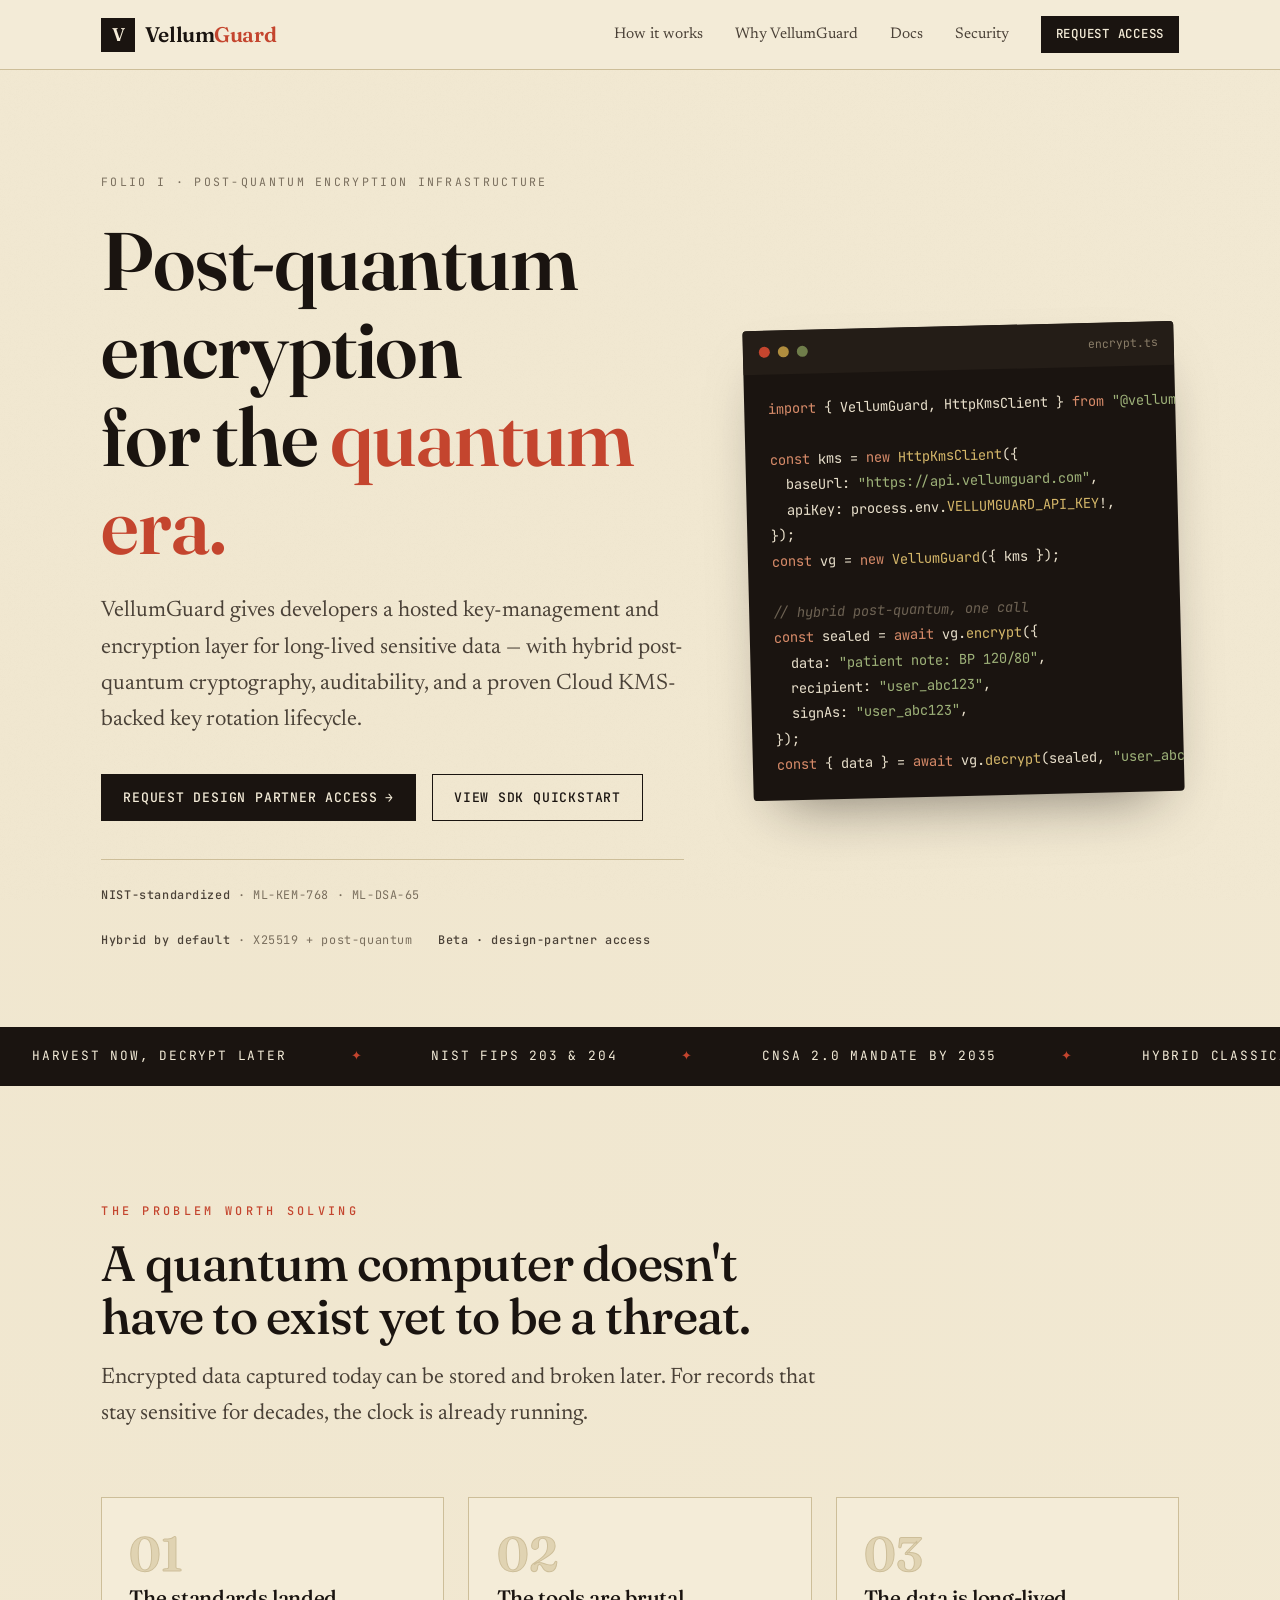
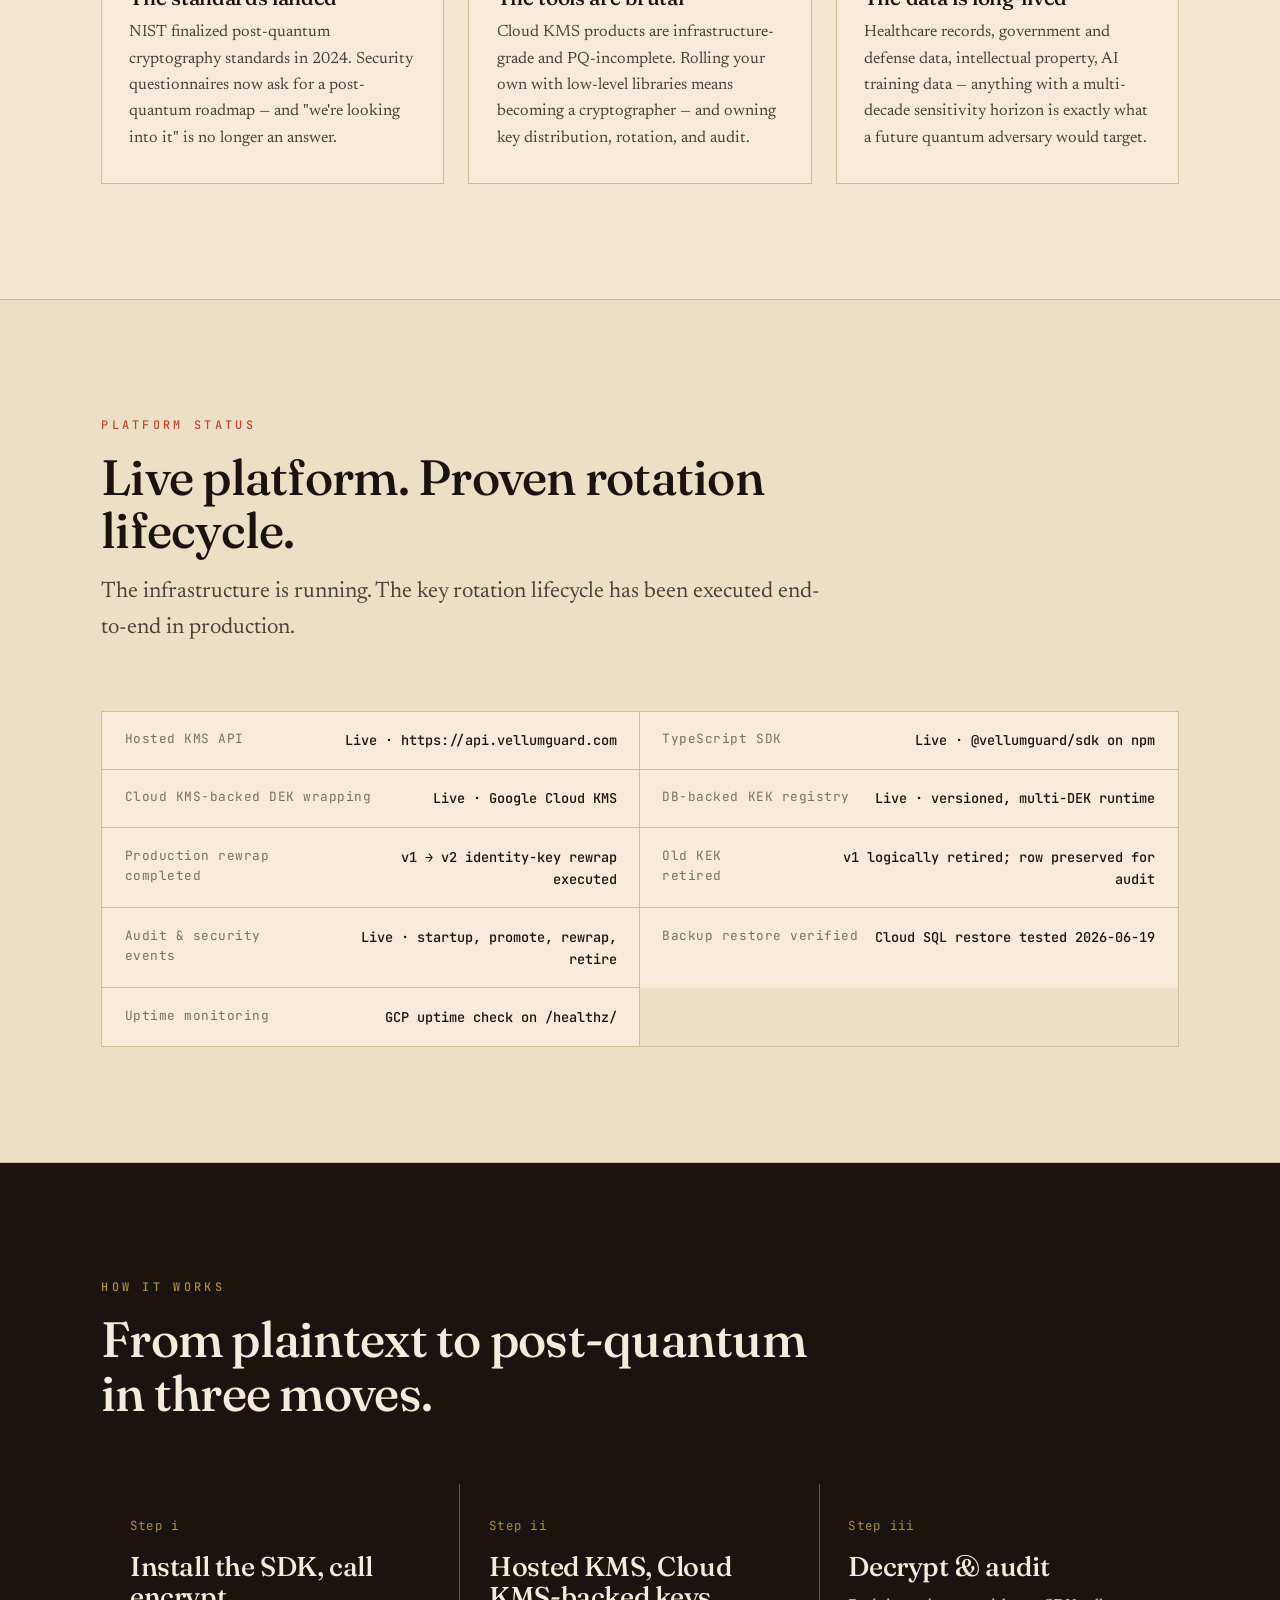
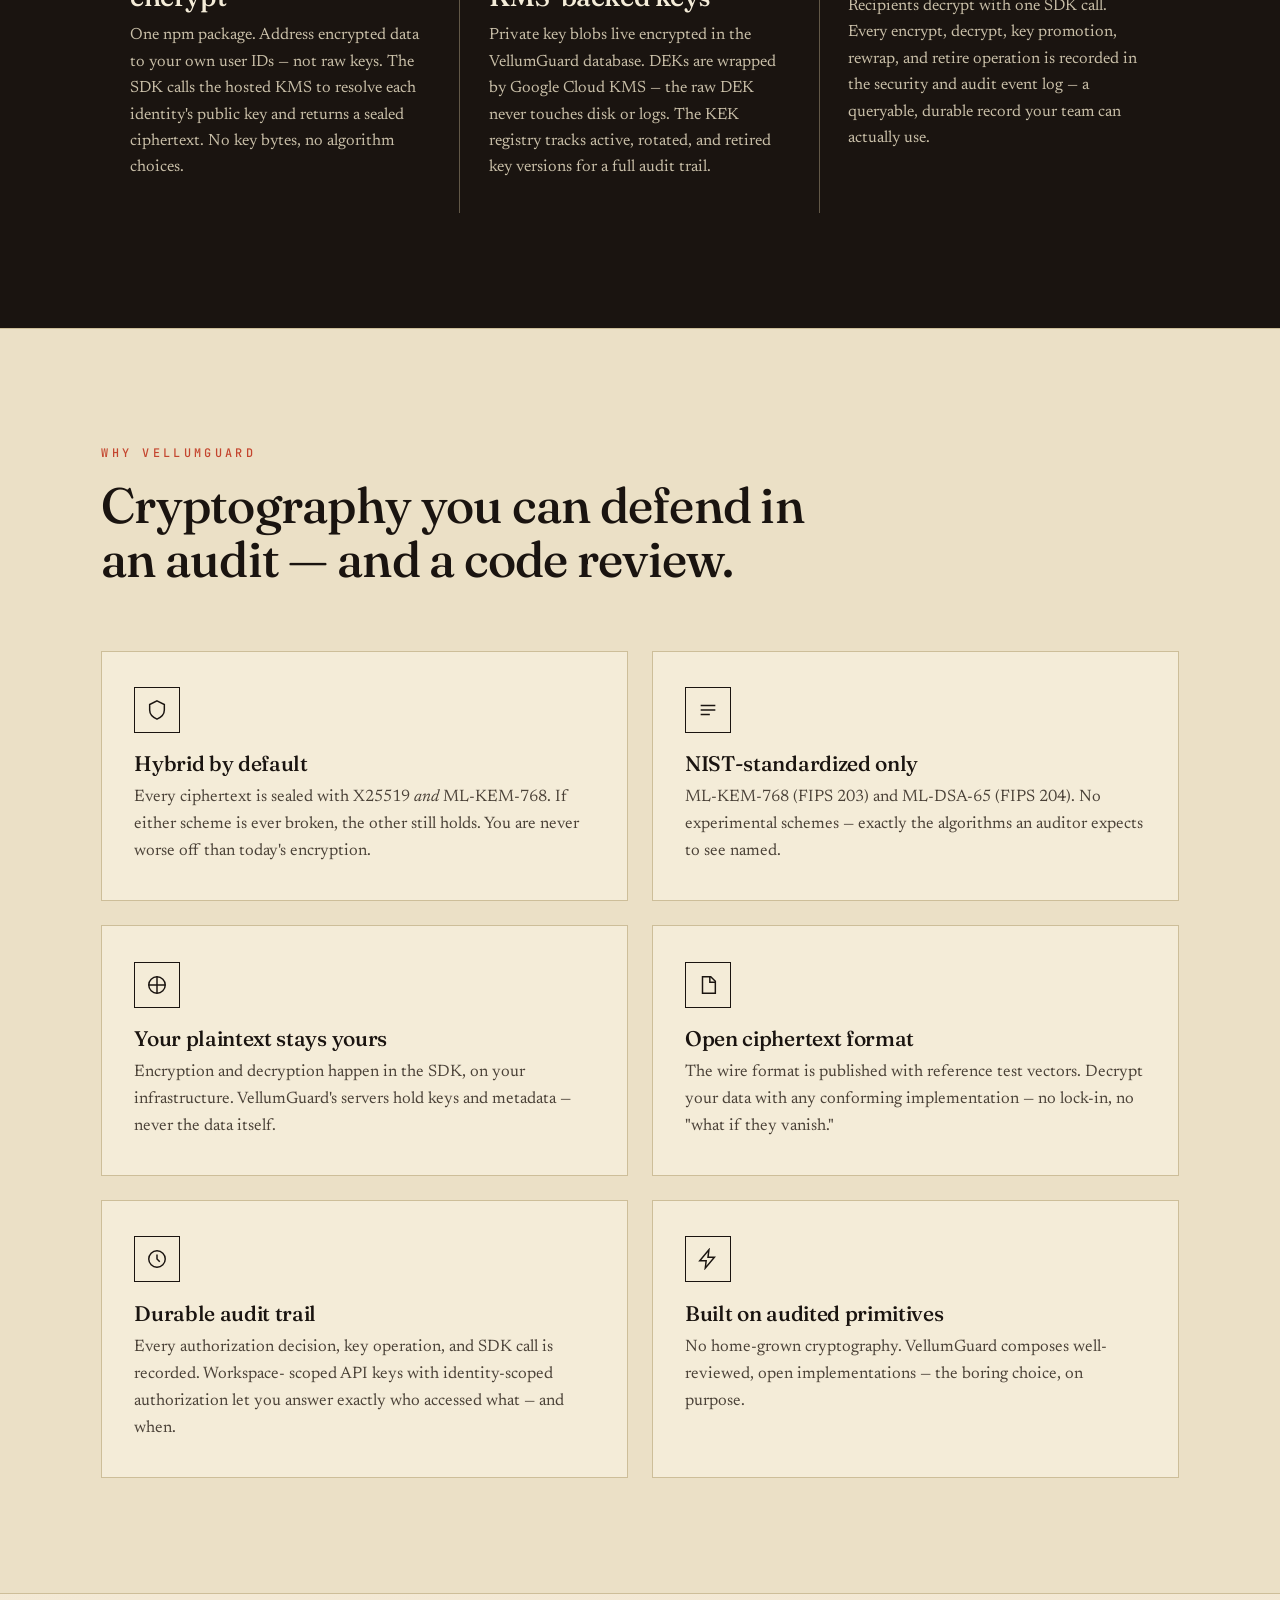
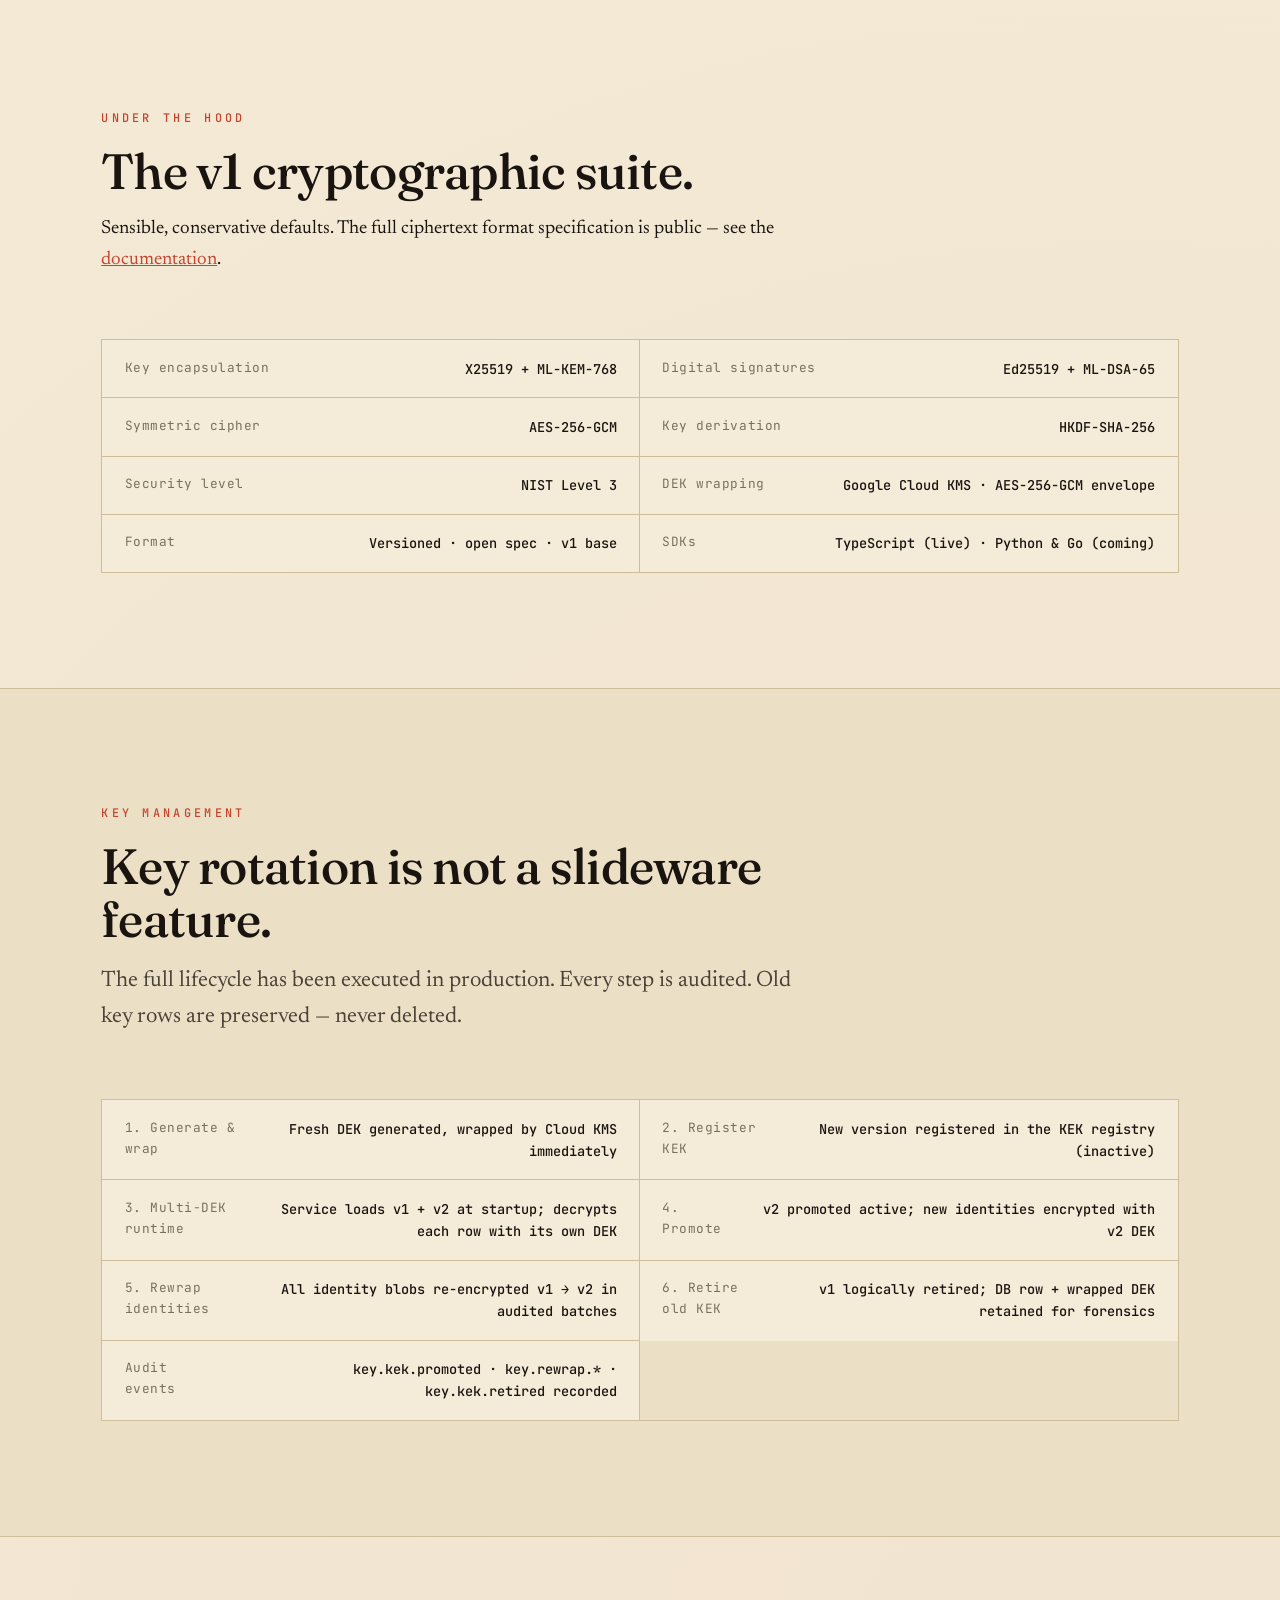
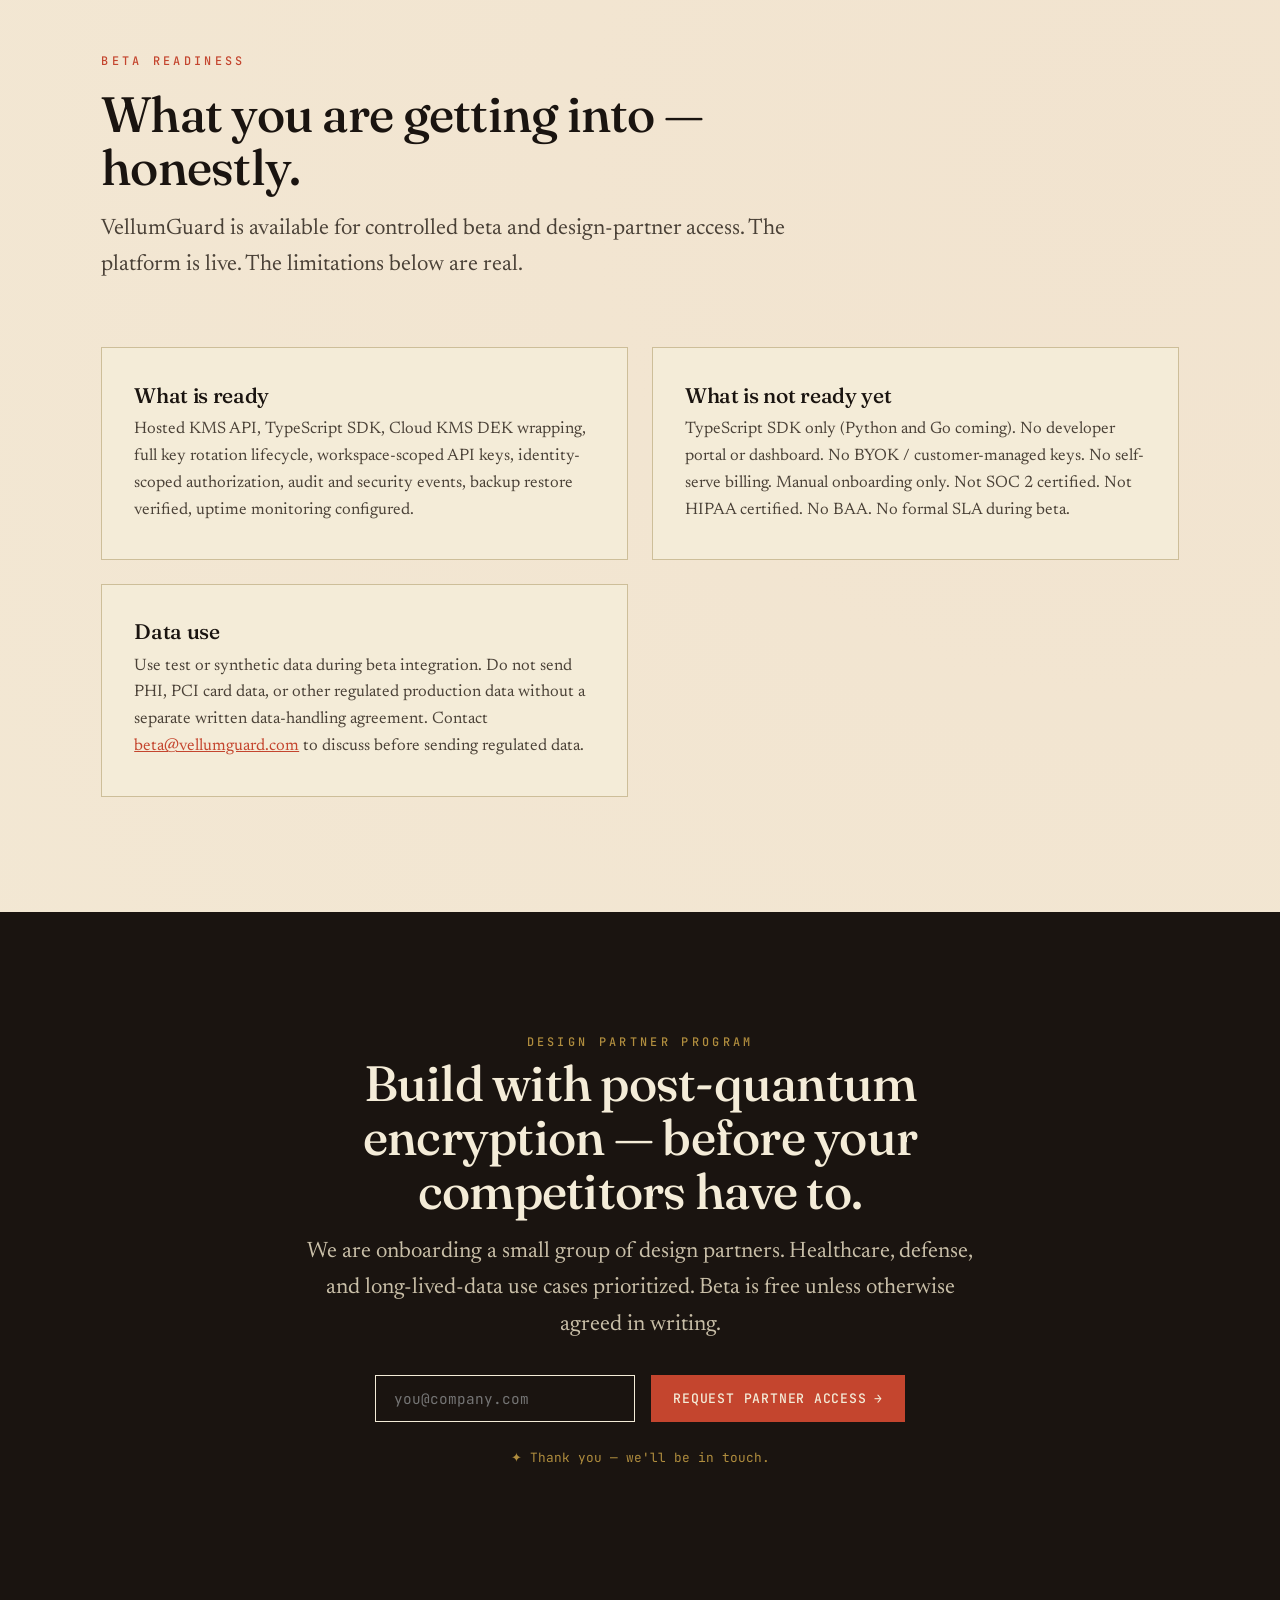
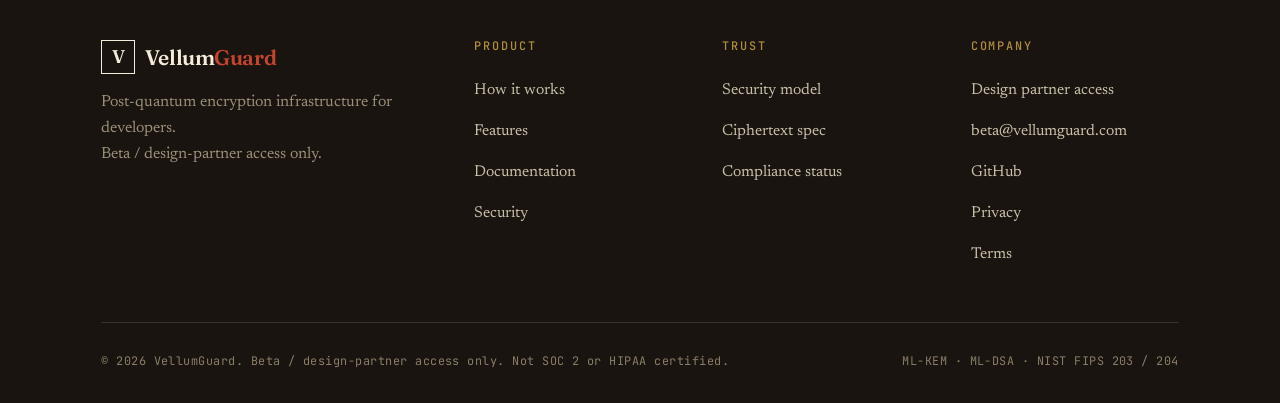
==== index.html @ 4c931b07 "Improve nav CTA contrast and refresh site content for beta launch. Fix header button legibility by e" ====
<!DOCTYPE html>
<html lang="en">
<head>
<meta charset="UTF-8" />
<meta name="viewport" content="width=device-width, initial-scale=1" />
<title>VellumGuard — Post-quantum encryption infrastructure for developers</title>
<meta name="description" content="VellumGuard is a hosted KMS for post-quantum encryption. Hybrid classical + post-quantum crypto, Cloud KMS-backed key wrapping, and a proven key rotation lifecycle. Beta / design-partner access." />
<meta property="og:title" content="VellumGuard — Post-quantum encryption infrastructure" />
<meta property="og:description" content="Hybrid post-quantum encryption as a hosted service. Cloud KMS-backed DEK wrapping, workspace-scoped API keys, and a proven rotation lifecycle. Built for data that has to outlive the quantum era." />
<meta property="og:type" content="website" />
<link rel="icon" href="assets/favicon.svg" type="image/svg+xml" />
<link rel="stylesheet" href="css/style.css" />
</head>
<body>

<!-- ===================== NAV ===================== -->
<nav class="nav">
  <div class="wrap nav-inner">
    <a href="/" class="brand" aria-label="VellumGuard home">
      <span class="brand-mark">V</span>
      <span class="brand-name">Vellum<span>Guard</span></span>
    </a>
    <button class="nav-toggle" aria-label="Menu"><span></span><span></span><span></span></button>
    <ul class="nav-links">
      <li><a href="#how">How it works</a></li>
      <li><a href="#features">Why VellumGuard</a></li>
      <li><a href="/docs">Docs</a></li>
      <li><a href="/security">Security</a></li>
      <li><a href="#start" class="nav-cta btn btn-solid" style="padding:.6em 1.1em;">Request access</a></li>
    </ul>
  </div>
</nav>

<!-- ===================== HERO ===================== -->
<section class="hero">
  <div class="wrap hero-grid">
    <div>
      <p class="hero-folio reveal">Folio I · Post-quantum encryption infrastructure</p>
      <h1 class="reveal" data-d="1">
        Post-quantum encryption<br />
        for the <span class="rubric">quantum era.</span>
      </h1>
      <p class="lead hero-lead reveal" data-d="2">
        VellumGuard gives developers a hosted key-management and encryption layer
        for long-lived sensitive data — with hybrid post-quantum cryptography,
        auditability, and a proven Cloud KMS-backed key rotation lifecycle.
      </p>
      <div class="hero-actions reveal" data-d="3">
        <a href="#start" class="btn btn-solid">Request Design Partner Access <span class="btn-arrow">→</span></a>
        <a href="/docs" class="btn btn-ghost">View SDK Quickstart</a>
      </div>
      <div class="hero-trust reveal" data-d="3">
        <span><b>NIST-standardized</b> · ML-KEM-768 · ML-DSA-65</span>
        <span><b>Hybrid by default</b> · X25519 + post-quantum</span>
        <span><b>Beta · design-partner access</b></span>
      </div>
    </div>

    <!-- code card -->
    <div class="reveal" data-d="2">
      <div class="code-card">
        <div class="code-top">
          <span class="code-dot r"></span><span class="code-dot y"></span><span class="code-dot g"></span>
          <span class="code-file">encrypt.ts</span>
        </div>
        <div class="code-body">
<span class="ln"><span class="tk-kw">import</span> { VellumGuard, HttpKmsClient } <span class="tk-kw">from</span> <span class="tk-str">"@vellumguard/sdk"</span>;</span>
<span class="ln"> </span>
<span class="ln"><span class="tk-kw">const</span> kms = <span class="tk-kw">new</span> <span class="tk-fn">HttpKmsClient</span>({</span>
<span class="ln">  baseUrl: <span class="tk-str">"https://api.vellumguard.com"</span>,</span>
<span class="ln">  apiKey: process.env.<span class="tk-fn">VELLUMGUARD_API_KEY</span>!,</span>
<span class="ln">});</span>
<span class="ln"><span class="tk-kw">const</span> vg = <span class="tk-kw">new</span> <span class="tk-fn">VellumGuard</span>({ kms });</span>
<span class="ln"> </span>
<span class="ln"><span class="tk-cm">// hybrid post-quantum, one call</span></span>
<span class="ln"><span class="tk-kw">const</span> sealed = <span class="tk-kw">await</span> vg.<span class="tk-fn">encrypt</span>({</span>
<span class="ln">  data: <span class="tk-str">"patient note: BP 120/80"</span>,</span>
<span class="ln">  recipient: <span class="tk-str">"user_abc123"</span>,</span>
<span class="ln">  signAs: <span class="tk-str">"user_abc123"</span>,</span>
<span class="ln">});</span>
<span class="ln"><span class="tk-kw">const</span> { data } = <span class="tk-kw">await</span> vg.<span class="tk-fn">decrypt</span>(sealed, <span class="tk-str">"user_abc123"</span>);</span>
        </div>
      </div>
    </div>
  </div>
</section>

<!-- ===================== STRIP ===================== -->
<div class="strip" aria-hidden="true">
  <div class="strip-track">
    <span>Harvest now, decrypt later</span>
    <span>NIST FIPS 203 &amp; 204</span>
    <span>CNSA 2.0 mandate by 2035</span>
    <span>Hybrid classical + post-quantum</span>
    <span>Open ciphertext format</span>
    <span>Harvest now, decrypt later</span>
    <span>NIST FIPS 203 &amp; 204</span>
    <span>CNSA 2.0 mandate by 2035</span>
    <span>Hybrid classical + post-quantum</span>
    <span>Open ciphertext format</span>
  </div>
</div>

<!-- ===================== PROBLEM ===================== -->
<section class="band" id="why-now">
  <div class="wrap">
    <div class="sec-head reveal">
      <span class="eyebrow">The problem worth solving</span>
      <h2>A quantum computer doesn't have to exist yet to be a threat.</h2>
      <p class="lead">Encrypted data captured today can be stored and broken later. For
        records that stay sensitive for decades, the clock is already running.</p>
    </div>
    <div class="problem-grid">
      <div class="problem-card reveal" data-d="1">
        <div class="problem-num">01</div>
        <h3>The standards landed</h3>
        <p>NIST finalized post-quantum cryptography standards in 2024. Security
          questionnaires now ask for a post-quantum roadmap — and "we're looking into it"
          is no longer an answer.</p>
      </div>
      <div class="problem-card reveal" data-d="2">
        <div class="problem-num">02</div>
        <h3>The tools are brutal</h3>
        <p>Cloud KMS products are infrastructure-grade and PQ-incomplete. Rolling your own
          with low-level libraries means becoming a cryptographer — and owning key
          distribution, rotation, and audit.</p>
      </div>
      <div class="problem-card reveal" data-d="3">
        <div class="problem-num">03</div>
        <h3>The data is long-lived</h3>
        <p>Healthcare records, government and defense data, intellectual property, AI
          training data — anything with a multi-decade sensitivity horizon is exactly what
          a future quantum adversary would target.</p>
      </div>
    </div>
  </div>
</section>

<!-- ===================== TRACTION ===================== -->
<section class="band band-tint" id="status">
  <div class="wrap">
    <div class="sec-head reveal">
      <span class="eyebrow">Platform status</span>
      <h2>Live platform. Proven rotation lifecycle.</h2>
      <p class="lead">The infrastructure is running. The key rotation lifecycle has been
        executed end-to-end in production.</p>
    </div>
    <div class="spec reveal">
      <div class="spec-row"><span class="spec-k">Hosted KMS API</span><span class="spec-v">Live · https://api.vellumguard.com</span></div>
      <div class="spec-row"><span class="spec-k">TypeScript SDK</span><span class="spec-v">Live · @vellumguard/sdk on npm</span></div>
      <div class="spec-row"><span class="spec-k">Cloud KMS-backed DEK wrapping</span><span class="spec-v">Live · Google Cloud KMS</span></div>
      <div class="spec-row"><span class="spec-k">DB-backed KEK registry</span><span class="spec-v">Live · versioned, multi-DEK runtime</span></div>
      <div class="spec-row"><span class="spec-k">Production rewrap completed</span><span class="spec-v">v1 → v2 identity-key rewrap executed</span></div>
      <div class="spec-row"><span class="spec-k">Old KEK retired</span><span class="spec-v">v1 logically retired; row preserved for audit</span></div>
      <div class="spec-row"><span class="spec-k">Audit &amp; security events</span><span class="spec-v">Live · startup, promote, rewrap, retire</span></div>
      <div class="spec-row"><span class="spec-k">Backup restore verified</span><span class="spec-v">Cloud SQL restore tested 2026-06-19</span></div>
      <div class="spec-row"><span class="spec-k">Uptime monitoring</span><span class="spec-v">GCP uptime check on /healthz/</span></div>
    </div>
  </div>
</section>

<!-- ===================== HOW IT WORKS ===================== -->
<section class="band band-ink" id="how">
  <div class="wrap">
    <div class="sec-head reveal">
      <span class="eyebrow">How it works</span>
      <h2>From plaintext to post-quantum in three moves.</h2>
    </div>
    <div class="steps">
      <div class="step reveal" data-d="1">
        <div class="step-k">Step i</div>
        <h3>Install the SDK, call encrypt</h3>
        <p>One npm package. Address encrypted data to your own user IDs — not raw keys.
          The SDK calls the hosted KMS to resolve each identity's public key and returns
          a sealed ciphertext. No key bytes, no algorithm choices.</p>
      </div>
      <div class="step reveal" data-d="2">
        <div class="step-k">Step ii</div>
        <h3>Hosted KMS, Cloud KMS-backed keys</h3>
        <p>Private key blobs live encrypted in the VellumGuard database. DEKs are wrapped
          by Google Cloud KMS — the raw DEK never touches disk or logs. The KEK registry
          tracks active, rotated, and retired key versions for a full audit trail.</p>
      </div>
      <div class="step reveal" data-d="3">
        <div class="step-k">Step iii</div>
        <h3>Decrypt &amp; audit</h3>
        <p>Recipients decrypt with one SDK call. Every encrypt, decrypt, key promotion,
          rewrap, and retire operation is recorded in the security and audit event log
          — a queryable, durable record your team can actually use.</p>
      </div>
    </div>
  </div>
</section>

<!-- ===================== FEATURES ===================== -->
<section class="band band-tint" id="features">
  <div class="wrap">
    <div class="sec-head reveal">
      <span class="eyebrow">Why VellumGuard</span>
      <h2>Cryptography you can defend in an audit — and a code review.</h2>
    </div>
    <div class="feat-grid">
      <div class="feat reveal" data-d="1">
        <div class="feat-icon" aria-hidden="true">
          <svg viewBox="0 0 24 24" fill="none" stroke="currentColor" stroke-width="1.6">
            <path d="M12 2l8 4v6c0 5-3.5 8-8 10-4.5-2-8-5-8-10V6z"/>
          </svg>
        </div>
        <h3>Hybrid by default</h3>
        <p>Every ciphertext is sealed with X25519 <em class="it">and</em> ML-KEM-768. If
          either scheme is ever broken, the other still holds. You are never worse off
          than today's encryption.</p>
      </div>
      <div class="feat reveal" data-d="2">
        <div class="feat-icon" aria-hidden="true">
          <svg viewBox="0 0 24 24" fill="none" stroke="currentColor" stroke-width="1.6">
            <path d="M4 7h16M4 12h16M4 17h10"/>
          </svg>
        </div>
        <h3>NIST-standardized only</h3>
        <p>ML-KEM-768 (FIPS&nbsp;203) and ML-DSA-65 (FIPS&nbsp;204). No experimental
          schemes — exactly the algorithms an auditor expects to see named.</p>
      </div>
      <div class="feat reveal" data-d="1">
        <div class="feat-icon" aria-hidden="true">
          <svg viewBox="0 0 24 24" fill="none" stroke="currentColor" stroke-width="1.6">
            <path d="M12 3v18M3 12h18" /><circle cx="12" cy="12" r="9"/>
          </svg>
        </div>
        <h3>Your plaintext stays yours</h3>
        <p>Encryption and decryption happen in the SDK, on your infrastructure.
          VellumGuard's servers hold keys and metadata — never the data itself.</p>
      </div>
      <div class="feat reveal" data-d="2">
        <div class="feat-icon" aria-hidden="true">
          <svg viewBox="0 0 24 24" fill="none" stroke="currentColor" stroke-width="1.6">
            <path d="M6 3h9l5 5v13H6z"/><path d="M14 3v6h6"/>
          </svg>
        </div>
        <h3>Open ciphertext format</h3>
        <p>The wire format is published with reference test vectors. Decrypt your data
          with any conforming implementation — no lock-in, no "what if they vanish."</p>
      </div>
      <div class="feat reveal" data-d="1">
        <div class="feat-icon" aria-hidden="true">
          <svg viewBox="0 0 24 24" fill="none" stroke="currentColor" stroke-width="1.6">
            <circle cx="12" cy="12" r="9"/><path d="M12 7v5l3 3"/>
          </svg>
        </div>
        <h3>Durable audit trail</h3>
        <p>Every authorization decision, key operation, and SDK call is recorded. Workspace-
          scoped API keys with identity-scoped authorization let you answer exactly who
          accessed what — and when.</p>
      </div>
      <div class="feat reveal" data-d="2">
        <div class="feat-icon" aria-hidden="true">
          <svg viewBox="0 0 24 24" fill="none" stroke="currentColor" stroke-width="1.6">
            <path d="M13 2L3 14h7l-1 8 10-12h-7z"/>
          </svg>
        </div>
        <h3>Built on audited primitives</h3>
        <p>No home-grown cryptography. VellumGuard composes well-reviewed, open
          implementations — the boring choice, on purpose.</p>
      </div>
    </div>
  </div>
</section>

<!-- ===================== SPEC ===================== -->
<section class="band" id="spec">
  <div class="wrap">
    <div class="sec-head reveal">
      <span class="eyebrow">Under the hood</span>
      <h2>The v1 cryptographic suite.</h2>
      <p>Sensible, conservative defaults. The full ciphertext format specification is
        public — see the <a href="/docs" style="color:var(--rubric);">documentation</a>.</p>
    </div>
    <div class="spec reveal">
      <div class="spec-row"><span class="spec-k">Key encapsulation</span><span class="spec-v">X25519 + ML-KEM-768</span></div>
      <div class="spec-row"><span class="spec-k">Digital signatures</span><span class="spec-v">Ed25519 + ML-DSA-65</span></div>
      <div class="spec-row"><span class="spec-k">Symmetric cipher</span><span class="spec-v">AES-256-GCM</span></div>
      <div class="spec-row"><span class="spec-k">Key derivation</span><span class="spec-v">HKDF-SHA-256</span></div>
      <div class="spec-row"><span class="spec-k">Security level</span><span class="spec-v">NIST Level 3</span></div>
      <div class="spec-row"><span class="spec-k">DEK wrapping</span><span class="spec-v">Google Cloud KMS · AES-256-GCM envelope</span></div>
      <div class="spec-row"><span class="spec-k">Format</span><span class="spec-v">Versioned · open spec · v1 base</span></div>
      <div class="spec-row"><span class="spec-k">SDKs</span><span class="spec-v">TypeScript (live) · Python &amp; Go (coming)</span></div>
    </div>
  </div>
</section>

<!-- ===================== KEY ROTATION ===================== -->
<section class="band band-tint" id="rotation">
  <div class="wrap">
    <div class="sec-head reveal">
      <span class="eyebrow">Key management</span>
      <h2>Key rotation is not a slideware feature.</h2>
      <p class="lead">The full lifecycle has been executed in production. Every step is
        audited. Old key rows are preserved — never deleted.</p>
    </div>
    <div class="spec reveal">
      <div class="spec-row"><span class="spec-k">1. Generate &amp; wrap</span><span class="spec-v">Fresh DEK generated, wrapped by Cloud KMS immediately</span></div>
      <div class="spec-row"><span class="spec-k">2. Register KEK</span><span class="spec-v">New version registered in the KEK registry (inactive)</span></div>
      <div class="spec-row"><span class="spec-k">3. Multi-DEK runtime</span><span class="spec-v">Service loads v1 + v2 at startup; decrypts each row with its own DEK</span></div>
      <div class="spec-row"><span class="spec-k">4. Promote</span><span class="spec-v">v2 promoted active; new identities encrypted with v2 DEK</span></div>
      <div class="spec-row"><span class="spec-k">5. Rewrap identities</span><span class="spec-v">All identity blobs re-encrypted v1 → v2 in audited batches</span></div>
      <div class="spec-row"><span class="spec-k">6. Retire old KEK</span><span class="spec-v">v1 logically retired; DB row + wrapped DEK retained for forensics</span></div>
      <div class="spec-row"><span class="spec-k">Audit events</span><span class="spec-v">key.kek.promoted · key.rewrap.* · key.kek.retired recorded</span></div>
    </div>
  </div>
</section>

<!-- ===================== BETA CAVEATS ===================== -->
<section class="band" id="beta">
  <div class="wrap">
    <div class="sec-head reveal">
      <span class="eyebrow">Beta readiness</span>
      <h2>What you are getting into — honestly.</h2>
      <p class="lead">VellumGuard is available for controlled beta and design-partner
        access. The platform is live. The limitations below are real.</p>
    </div>
    <div class="feat-grid">
      <div class="feat reveal" data-d="1">
        <h3>What is ready</h3>
        <p>Hosted KMS API, TypeScript SDK, Cloud KMS DEK wrapping, full key rotation
          lifecycle, workspace-scoped API keys, identity-scoped authorization, audit and
          security events, backup restore verified, uptime monitoring configured.</p>
      </div>
      <div class="feat reveal" data-d="2">
        <h3>What is not ready yet</h3>
        <p>TypeScript SDK only (Python and Go coming). No developer portal or dashboard.
          No BYOK / customer-managed keys. No self-serve billing. Manual onboarding only.
          Not SOC&nbsp;2 certified. Not HIPAA certified. No BAA. No formal SLA during beta.</p>
      </div>
      <div class="feat reveal" data-d="1">
        <h3>Data use</h3>
        <p>Use test or synthetic data during beta integration. Do not send PHI, PCI card
          data, or other regulated production data without a separate written
          data-handling agreement. Contact <a href="mailto:beta@vellumguard.com" style="color:var(--rubric);">beta@vellumguard.com</a> to discuss
          before sending regulated data.</p>
      </div>
    </div>
  </div>
</section>

<!-- ===================== CTA ===================== -->
<section class="band band-ink" id="start">
  <div class="wrap">
    <div class="cta-box reveal">
      <span class="eyebrow">Design partner program</span>
      <h2>Build with post-quantum encryption — before your competitors have to.</h2>
      <p class="lead">We are onboarding a small group of design partners. Healthcare,
        defense, and long-lived-data use cases prioritized. Beta is free unless
        otherwise agreed in writing.</p>
      <form class="cta-actions" onsubmit="event.preventDefault(); this.querySelector('input').value=''; this.querySelector('.cta-msg').hidden=false;">
        <input type="email" required placeholder="you@company.com"
          style="font-family:var(--mono);font-size:.9rem;padding:.92em 1.2em;border:1.5px solid var(--paper);background:transparent;color:var(--paper);min-width:260px;" />
        <button class="btn btn-solid" style="background:var(--rubric);border-color:var(--rubric);">Request partner access <span class="btn-arrow">→</span></button>
        <span class="cta-msg" hidden style="display:block;width:100%;font-family:var(--mono);font-size:.8rem;color:var(--gild);margin-top:.6rem;">✦ Thank you — we'll be in touch.</span>
      </form>
    </div>
  </div>
</section>

<!-- ===================== FOOTER ===================== -->
<footer class="foot">
  <div class="wrap">
    <div class="foot-grid">
      <div class="foot-brand">
        <a href="/" class="brand" style="color:var(--paper);">
          <span class="brand-mark" style="border-color:var(--paper);">V</span>
          <span class="brand-name" style="color:var(--paper);">Vellum<span style="color:var(--rubric);">Guard</span></span>
        </a>
        <p>Post-quantum encryption infrastructure for developers.<br />Beta / design-partner access only.</p>
      </div>
      <div>
        <h4>Product</h4>
        <ul>
          <li><a href="#how">How it works</a></li>
          <li><a href="#features">Features</a></li>
          <li><a href="/docs">Documentation</a></li>
          <li><a href="/security">Security</a></li>
        </ul>
      </div>
      <div>
        <h4>Trust</h4>
        <ul>
          <li><a href="/security">Security model</a></li>
          <li><a href="/docs#format">Ciphertext spec</a></li>
          <li><a href="/security#compliance">Compliance status</a></li>
        </ul>
      </div>
      <div>
        <h4>Company</h4>
        <ul>
          <li><a href="#start">Design partner access</a></li>
          <li><a href="mailto:beta@vellumguard.com">beta@vellumguard.com</a></li>
          <li><a href="https://github.com/vellumguard">GitHub</a></li>
          <li><a href="/privacy">Privacy</a></li>
          <li><a href="/terms">Terms</a></li>
        </ul>
      </div>
    </div>
    <div class="foot-bot">
      <span>© <span id="year">2026</span> VellumGuard. Beta / design-partner access only. Not SOC 2 or HIPAA certified.</span>
      <span>ML-KEM · ML-DSA · NIST FIPS 203 / 204</span>
    </div>
  </div>
</footer>

<script src="js/main.js"></script>
</body>
</html>
---- css/style.css ----
/* ============================================================
   VellumGuard — stylesheet
   Aesthetic: editorial / ink-on-vellum / calm authority
   ============================================================ */

@import url('https://fonts.googleapis.com/css2?family=Fraunces:ital,opsz,wght@0,9..144,400;0,9..144,500;0,9..144,600;1,9..144,400&family=Newsreader:ital,opsz,wght@0,6..72,400;0,6..72,500;1,6..72,400&family=JetBrains+Mono:wght@400;500&display=swap');

/* ---------- tokens ---------- */
:root {
  --paper:        #F4ECD8;
  --paper-deep:   #EBE0C6;
  --paper-edge:   #E0D3B2;
  --ink:          #1A1410;
  --ink-soft:     #4A4137;
  --ink-faint:    #7A6F5E;
  --rubric:       #C4452E;   /* manuscript red */
  --rubric-deep:  #A1361F;
  --gild:         #B08D3E;   /* aged gold */
  --line:         #CDBE99;

  --serif-display: 'Fraunces', Georgia, serif;
  --serif-body:    'Newsreader', Georgia, serif;
  --mono:          'JetBrains Mono', ui-monospace, monospace;

  --measure: 68ch;
  --gut: clamp(1.5rem, 4vw, 4rem);
  --maxw: 1180px;
}

/* ---------- reset ---------- */
*, *::before, *::after { box-sizing: border-box; margin: 0; padding: 0; }
html { scroll-behavior: smooth; -webkit-text-size-adjust: 100%; overflow-x: clip; }
body {
  font-family: var(--serif-body);
  font-size: 1.18rem;
  line-height: 1.62;
  color: var(--ink);
  background: var(--paper);
  background-image:
    radial-gradient(circle at 18% 12%, rgba(176,141,62,0.06), transparent 42%),
    radial-gradient(circle at 88% 78%, rgba(196,69,46,0.05), transparent 46%);
  -webkit-font-smoothing: antialiased;
  overflow-x: hidden;
}

/* subtle paper grain */
body::before {
  content: "";
  position: fixed; inset: 0;
  pointer-events: none; z-index: 1;
  opacity: 0.5;
  background-image: url("data:image/svg+xml,%3Csvg xmlns='http://www.w3.org/2000/svg' width='160' height='160'%3E%3Cfilter id='n'%3E%3CfeTurbulence type='fractalNoise' baseFrequency='0.85' numOctaves='3' stitchTiles='stitch'/%3E%3CfeColorMatrix type='saturate' values='0'/%3E%3C/filter%3E%3Crect width='100%25' height='100%25' filter='url(%23n)' opacity='0.035'/%3E%3C/svg%3E");
}

img { max-width: 100%; display: block; }
a { color: inherit; }

/* ---------- layout ---------- */
.wrap { max-width: var(--maxw); margin-inline: auto; padding-inline: var(--gut); position: relative; z-index: 2; }
section { position: relative; z-index: 2; }

/* ---------- typography ---------- */
h1, h2, h3, h4 { font-family: var(--serif-display); font-weight: 500; line-height: 1.08; letter-spacing: -0.015em; }
h1 { font-size: clamp(2.7rem, 6.4vw, 5.1rem); font-weight: 600; }
h2 { font-size: clamp(2rem, 4vw, 3.1rem); }
h3 { font-size: clamp(1.35rem, 2.2vw, 1.7rem); }
p  { max-width: var(--measure); }

.eyebrow {
  font-family: var(--mono);
  font-size: 0.74rem;
  letter-spacing: 0.28em;
  text-transform: uppercase;
  color: var(--rubric);
  font-weight: 500;
}
.lead { font-size: clamp(1.2rem, 1.8vw, 1.4rem); color: var(--ink-soft); }
em.it { font-style: italic; }
.rubric { color: var(--rubric); }

/* ---------- buttons ---------- */
.btn {
  display: inline-flex; align-items: center; gap: 0.55em;
  font-family: var(--mono); font-size: 0.82rem; font-weight: 500;
  letter-spacing: 0.06em; text-transform: uppercase;
  padding: 0.92em 1.6em; text-decoration: none;
  border: 1.5px solid var(--ink);
  transition: transform .18s ease, background .18s ease, color .18s ease, box-shadow .18s ease;
  cursor: pointer;
}
.btn-solid { background: var(--ink); color: var(--paper); }
.btn-solid:hover { background: var(--rubric); border-color: var(--rubric); transform: translateY(-2px); box-shadow: 0 8px 22px -10px rgba(196,69,46,0.6); }
.btn-ghost { background: transparent; color: var(--ink); }
.btn-ghost:hover { background: var(--ink); color: var(--paper); transform: translateY(-2px); }
.btn-arrow { transition: transform .18s ease; }
.btn:hover .btn-arrow { transform: translateX(3px); }

/* ============================================================
   NAV
   ============================================================ */
.nav {
  position: sticky; top: 0; z-index: 50;
  backdrop-filter: blur(8px);
  background: rgba(244,236,216,0.86);
  border-bottom: 1px solid var(--line);
}
.nav-inner { display: flex; align-items: center; justify-content: space-between; padding-block: 1rem; }
.brand { display: flex; align-items: center; gap: 0.6rem; text-decoration: none; color: var(--ink); }
.brand-mark {
  width: 34px; height: 34px; flex: none;
  border: 1.5px solid var(--ink);
  display: grid; place-items: center;
  font-family: var(--serif-display); font-weight: 600; font-size: 1.15rem;
  background: var(--ink); color: var(--paper);
}
.brand-name { font-family: var(--serif-display); font-weight: 600; font-size: 1.32rem; letter-spacing: -0.02em; }
.brand-name span { color: var(--rubric); }
.nav-links { display: flex; align-items: center; gap: 2rem; list-style: none; }
.nav-links a:not(.btn) {
  text-decoration: none; font-size: 0.96rem; color: var(--ink-soft);
  transition: color .15s ease; position: relative;
}
.nav-links a:not(.btn):hover { color: var(--ink); }
.nav-links a:not(.btn)::after {
  content: ""; position: absolute; left: 0; bottom: -4px;
  width: 0; height: 1.5px; background: var(--rubric); transition: width .2s ease;
}
.nav-links a:not(.btn):hover::after { width: 100%; }
.nav-cta { font-family: var(--mono); font-size: 0.78rem; letter-spacing: 0.06em; text-transform: uppercase; }
.nav-links a.btn {
  color: var(--paper);
  background: var(--ink);
  border-color: var(--ink);
}
.nav-links a.btn:hover {
  color: var(--paper);
  background: var(--rubric);
  border-color: var(--rubric);
}
.nav-links a.btn::after { display: none; }
.nav-toggle { display: none; background: none; border: none; cursor: pointer; padding: 0.4rem; }
.nav-toggle span { display: block; width: 24px; height: 2px; background: var(--ink); margin: 5px 0; transition: .2s; }

/* ============================================================
   HERO
   ============================================================ */
.hero { padding-top: clamp(3.5rem, 8vw, 7rem); padding-bottom: clamp(3rem, 6vw, 5.5rem); position: relative; }
.hero-grid { display: grid; grid-template-columns: 1.15fr 0.85fr; gap: clamp(2rem, 5vw, 4.5rem); align-items: center; }
.hero-grid > * { min-width: 0; }
.hero-folio {
  font-family: var(--mono); font-size: 0.72rem; letter-spacing: 0.2em;
  text-transform: uppercase; color: var(--ink-faint); margin-bottom: 1.6rem;
}
.hero h1 { margin-bottom: 1.5rem; }
.hero h1 .ghost { color: var(--ink-faint); font-style: italic; font-weight: 400; }
.hero-lead { margin-bottom: 2.2rem; }
.hero-actions { display: flex; gap: 1rem; flex-wrap: wrap; margin-bottom: 2.4rem; }
.hero-trust {
  display: flex; gap: 1.6rem; flex-wrap: wrap;
  font-family: var(--mono); font-size: 0.74rem; letter-spacing: 0.05em;
  color: var(--ink-faint); padding-top: 1.6rem; border-top: 1px solid var(--line);
}
.hero-trust b { color: var(--ink-soft); font-weight: 500; }

/* code card */
.code-card {
  background: var(--ink); color: #E9E0CC;
  border-radius: 4px; overflow: hidden;
  box-shadow: 0 28px 60px -28px rgba(26,20,16,0.55);
  transform: rotate(-1.4deg);
  transition: transform .3s ease;
}
.code-card:hover { transform: rotate(0deg); }
.code-top {
  display: flex; align-items: center; gap: 0.5rem;
  padding: 0.75rem 1rem; background: #241D17; border-bottom: 1px solid #3a302600;
}
.code-dot { width: 11px; height: 11px; border-radius: 50%; }
.code-dot.r { background: #C4452E; }
.code-dot.y { background: #B08D3E; }
.code-dot.g { background: #6f7d4a; }
.code-file {
  margin-left: auto; font-family: var(--mono); font-size: 0.72rem; color: #8a7d68;
}
.code-body {
  padding: 1.4rem 1.5rem; font-family: var(--mono); font-size: 0.86rem;
  line-height: 1.85; overflow-x: auto; max-width: 100%;
}
.code-body .ln { display: block; white-space: pre; }
.tk-kw  { color: #d98c6a; }
.tk-fn  { color: #d6b86a; }
.tk-str { color: #9fb37a; }
.tk-cm  { color: #6d6253; font-style: italic; }
.tk-pn  { color: #c7bca6; }

/* ============================================================
   MARQUEE / threat strip
   ============================================================ */
.strip {
  background: var(--ink); color: var(--paper);
  padding-block: 0.85rem; overflow: hidden; white-space: nowrap;
  border-block: 1px solid var(--ink);
}
.strip-track { display: inline-block; animation: slide 38s linear infinite; }
.strip-track span {
  font-family: var(--mono); font-size: 0.8rem; letter-spacing: 0.14em;
  text-transform: uppercase; padding-inline: 2rem;
}
.strip-track span::after { content: "✦"; color: var(--rubric); margin-left: 4rem; }
@keyframes slide { from { transform: translateX(0); } to { transform: translateX(-50%); } }

/* ============================================================
   SECTION SHELL
   ============================================================ */
.band { padding-block: clamp(4rem, 9vw, 7.5rem); }
.band-tint { background: var(--paper-deep); border-block: 1px solid var(--line); }
.band-ink { background: var(--ink); color: var(--paper); }
.band-ink h2, .band-ink h3 { color: var(--paper); }
.band-ink .eyebrow { color: var(--gild); }
.band-ink p { color: #C9BFA8; }

.sec-head { max-width: 720px; margin-bottom: clamp(2.5rem, 5vw, 4rem); }
.sec-head .eyebrow { display: block; margin-bottom: 1rem; }
.sec-head p { margin-top: 1rem; }

/* ---------- the problem ---------- */
.problem-grid { display: grid; grid-template-columns: repeat(3, 1fr); gap: 1.5rem; }
.problem-card {
  background: var(--paper); border: 1px solid var(--line);
  padding: 2rem 1.7rem; position: relative;
}
.band-tint .problem-card { background: var(--paper); }
.problem-num {
  font-family: var(--serif-display); font-size: 3rem; font-weight: 600;
  color: var(--paper-edge); line-height: 1; margin-bottom: 0.6rem;
  -webkit-text-stroke: 1px var(--line);
}
.problem-card h3 { margin-bottom: 0.6rem; font-size: 1.3rem; }
.problem-card p { font-size: 1.02rem; color: var(--ink-soft); }

/* ---------- steps ---------- */
.steps { display: grid; grid-template-columns: repeat(3, 1fr); gap: 0; margin-top: 1rem; }
.step { padding: 2rem 1.8rem; border-right: 1px solid rgba(205,190,153,0.4); }
.step:last-child { border-right: none; }
.step-k {
  font-family: var(--mono); font-size: 0.78rem; letter-spacing: 0.1em;
  color: var(--gild); margin-bottom: 1rem;
}
.step h3 { margin-bottom: 0.7rem; }
.step p { font-size: 1.02rem; }

/* ---------- features ---------- */
.feat-grid { display: grid; grid-template-columns: repeat(2, 1fr); gap: 1.5rem; }
.feat {
  background: var(--paper); border: 1px solid var(--line);
  padding: 2.2rem 2rem; transition: transform .2s ease, box-shadow .2s ease;
}
.feat:hover { transform: translateY(-4px); box-shadow: 0 18px 36px -22px rgba(26,20,16,0.4); }
.feat-icon {
  width: 46px; height: 46px; margin-bottom: 1.2rem;
  border: 1.5px solid var(--ink); display: grid; place-items: center;
}
.feat-icon svg { width: 22px; height: 22px; }
.feat h3 { margin-bottom: 0.6rem; font-size: 1.32rem; }
.feat p { font-size: 1.04rem; color: var(--ink-soft); }

/* ---------- spec table ---------- */
.spec { display: grid; grid-template-columns: repeat(2, 1fr); gap: 0; border: 1px solid var(--line); }
.spec-row {
  display: flex; justify-content: space-between; gap: 1rem;
  padding: 1.1rem 1.4rem; border-bottom: 1px solid var(--line);
  background: var(--paper);
}
.spec div:nth-child(odd) { border-right: 1px solid var(--line); }
.spec-row:nth-last-child(-n+2) { border-bottom: none; }
.spec-k { font-family: var(--mono); font-size: 0.8rem; color: var(--ink-faint); letter-spacing: 0.04em; }
.spec-v { font-family: var(--mono); font-size: 0.85rem; color: var(--ink); font-weight: 500; text-align: right; }

/* ---------- pricing ---------- */
.price-grid { display: grid; grid-template-columns: repeat(4, 1fr); gap: 1.2rem; }
.price {
  background: var(--paper); border: 1px solid var(--line);
  padding: 2rem 1.6rem; display: flex; flex-direction: column;
}
.price.featured { border: 1.5px solid var(--ink); position: relative; }
.price.featured::before {
  content: "Most chosen"; position: absolute; top: -0.75rem; left: 1.6rem;
  background: var(--rubric); color: var(--paper);
  font-family: var(--mono); font-size: 0.66rem; letter-spacing: 0.1em;
  text-transform: uppercase; padding: 0.3em 0.8em;
}
.price-tier { font-family: var(--mono); font-size: 0.82rem; letter-spacing: 0.1em; text-transform: uppercase; color: var(--rubric); margin-bottom: 0.8rem; }
.price-amt { font-family: var(--serif-display); font-size: 2.6rem; font-weight: 600; line-height: 1; }
.price-amt small { font-family: var(--serif-body); font-size: 0.9rem; color: var(--ink-faint); font-weight: 400; }
.price-desc { font-size: 0.98rem; color: var(--ink-soft); margin: 0.8rem 0 1.2rem; min-height: 3.2em; }
.price ul { list-style: none; margin-bottom: 1.6rem; flex: 1; }
.price li { font-size: 0.96rem; padding: 0.4rem 0; padding-left: 1.4rem; position: relative; color: var(--ink-soft); }
.price li::before { content: "✦"; position: absolute; left: 0; color: var(--gild); font-size: 0.8rem; }
.price .btn { width: 100%; justify-content: center; }

/* ---------- cta ---------- */
.cta-box { text-align: center; max-width: 680px; margin-inline: auto; }
.cta-box h2 { margin-bottom: 1rem; }
.cta-box p { margin: 0 auto 2rem; }
.cta-actions { display: flex; gap: 1rem; justify-content: center; flex-wrap: wrap; }

/* ---------- footer ---------- */
.foot { background: var(--ink); color: var(--paper); padding-block: 3.5rem 2rem; }
.foot-grid { display: grid; grid-template-columns: 1.6fr 1fr 1fr 1fr; gap: 2.5rem; margin-bottom: 3rem; }
.foot h4 {
  font-family: var(--mono); font-size: 0.74rem; letter-spacing: 0.16em;
  text-transform: uppercase; color: var(--gild); margin-bottom: 1.1rem; font-weight: 500;
}
.foot ul { list-style: none; }
.foot li { padding: 0.32rem 0; }
.foot a { color: #C9BFA8; text-decoration: none; font-size: 0.98rem; transition: color .15s ease; }
.foot a:hover { color: var(--paper); }
.foot-brand p { color: #9b8f78; font-size: 1rem; margin-top: 1rem; }
.foot-bot {
  display: flex; justify-content: space-between; flex-wrap: wrap; gap: 1rem;
  padding-top: 1.8rem; border-top: 1px solid #3a3026;
  font-family: var(--mono); font-size: 0.74rem; color: #8a7d68; letter-spacing: 0.04em;
}

/* ---------- page header (sub-pages) ---------- */
.page-head { padding-block: clamp(3rem, 7vw, 5.5rem) clamp(2rem, 4vw, 3rem); }
.page-head .eyebrow { display: block; margin-bottom: 1rem; }
.page-head h1 { font-size: clamp(2.4rem, 5vw, 3.8rem); margin-bottom: 1rem; }

/* prose blocks for docs/sub-pages */
.prose { max-width: var(--measure); }
.prose h2 { margin: 2.6rem 0 1rem; }
.prose h3 { margin: 1.8rem 0 0.7rem; }
.prose p { margin-bottom: 1.1rem; }
.prose ul, .prose ol { margin: 0 0 1.2rem 1.3rem; }
.prose li { margin-bottom: 0.4rem; }
.prose code {
  font-family: var(--mono); font-size: 0.86em;
  background: var(--paper-deep); padding: 0.12em 0.4em; border-radius: 3px;
  border: 1px solid var(--line);
}
.prose pre {
  background: var(--ink); color: #E9E0CC; padding: 1.3rem 1.5rem;
  border-radius: 4px; overflow-x: auto; margin-bottom: 1.4rem;
  font-family: var(--mono); font-size: 0.84rem; line-height: 1.7;
}
.prose pre code { background: none; border: none; padding: 0; color: inherit; }
.prose blockquote {
  border-left: 3px solid var(--rubric); padding-left: 1.2rem;
  font-style: italic; color: var(--ink-soft); margin-bottom: 1.4rem;
}
.prose a { color: var(--rubric); text-underline-offset: 3px; }

/* ---------- reveal animation ---------- */
.reveal { opacity: 0; transform: translateY(22px); transition: opacity .7s cubic-bezier(.2,.6,.2,1), transform .7s cubic-bezier(.2,.6,.2,1); }
.reveal.in { opacity: 1; transform: none; }
.reveal[data-d="1"] { transition-delay: .08s; }
.reveal[data-d="2"] { transition-delay: .16s; }
.reveal[data-d="3"] { transition-delay: .24s; }

/* ============================================================
   RESPONSIVE
   ============================================================ */
@media (max-width: 940px) {
  .hero-grid { grid-template-columns: 1fr; }
  .code-card { transform: rotate(0deg); }
  .problem-grid, .feat-grid { grid-template-columns: 1fr; }
  .steps { grid-template-columns: 1fr; }
  .step { border-right: none; border-bottom: 1px solid rgba(205,190,153,0.4); }
  .step:last-child { border-bottom: none; }
  .price-grid { grid-template-columns: repeat(2, 1fr); }
  .spec { grid-template-columns: 1fr; }
  .spec div:nth-child(odd) { border-right: none; }
  .foot-grid { grid-template-columns: 1fr 1fr; }
}
@media (max-width: 620px) {
  body { font-size: 1.08rem; }
  /* nav drawer: the .nav parent uses backdrop-filter which creates a
     containing block for fixed children, so anchor the drawer with
     viewport-height and a solid background of its own. */
  .nav { overflow: visible; }
  .nav-links {
    position: fixed; top: 0; right: 0; bottom: 0;
    height: 100vh; width: min(80vw, 320px);
    background: var(--paper-deep);
    flex-direction: column; align-items: flex-start;
    padding: 5.5rem 2rem 2rem; gap: 1.6rem; margin: 0;
    transform: translateX(105%);
    transition: transform .32s cubic-bezier(.2,.7,.2,1);
    border-left: 1.5px solid var(--line); z-index: 45;
    box-shadow: -24px 0 60px -28px rgba(26,20,16,0.55);
  }
  .nav-links.open { transform: translateX(0); }
  .nav-links li { width: 100%; }
  .nav-links a:not(.btn) { font-size: 1.1rem; }
  .nav-toggle { display: block; z-index: 46; position: relative; }
  .price-grid { grid-template-columns: 1fr; }
  .foot-grid { grid-template-columns: 1fr; }
  .hero-actions .btn, .cta-actions .btn { width: 100%; justify-content: center; }
  .hero h1 { font-size: clamp(2.2rem, 9vw, 3rem); }
  .code-body { font-size: 0.72rem; padding: 1.1rem 1rem; }
  .strip-track { animation-duration: 26s; }
}

@media (prefers-reduced-motion: reduce) {
  * { animation: none !important; transition: none !important; }
  .reveal { opacity: 1; transform: none; }
}
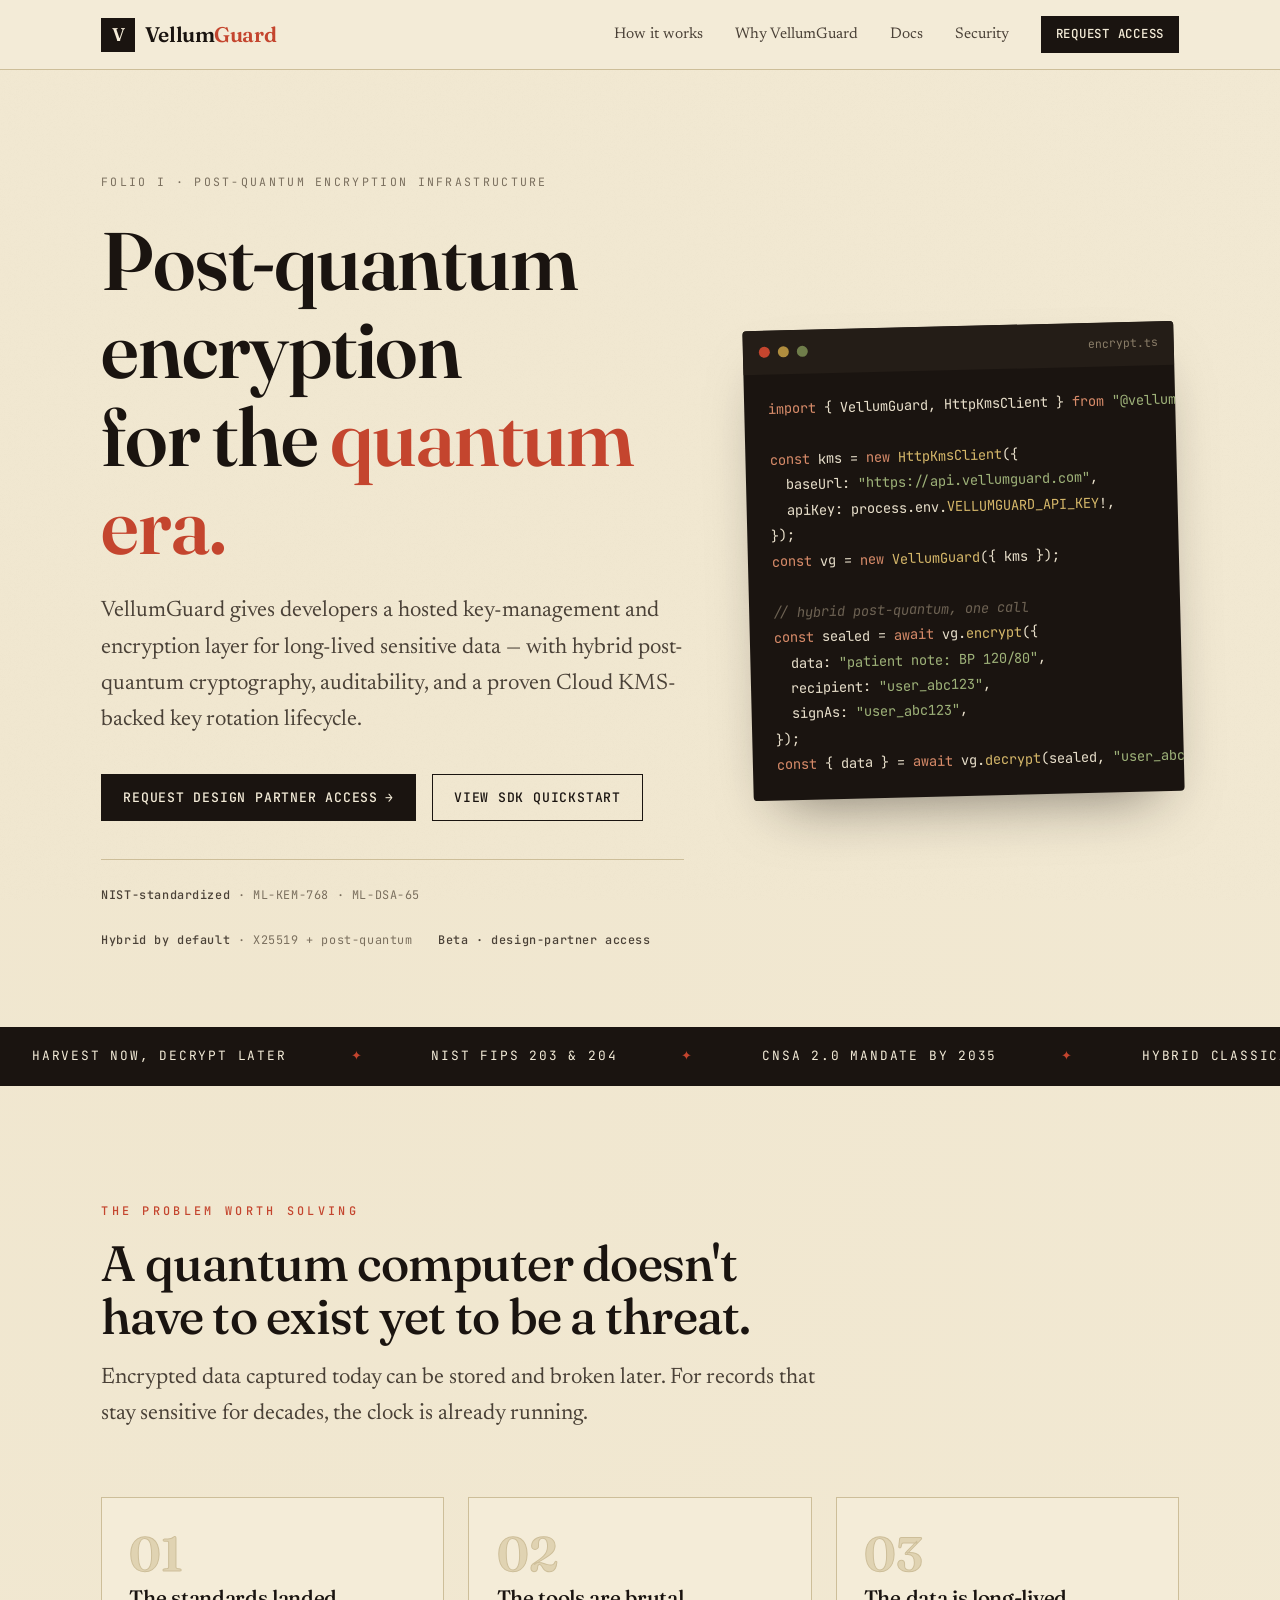
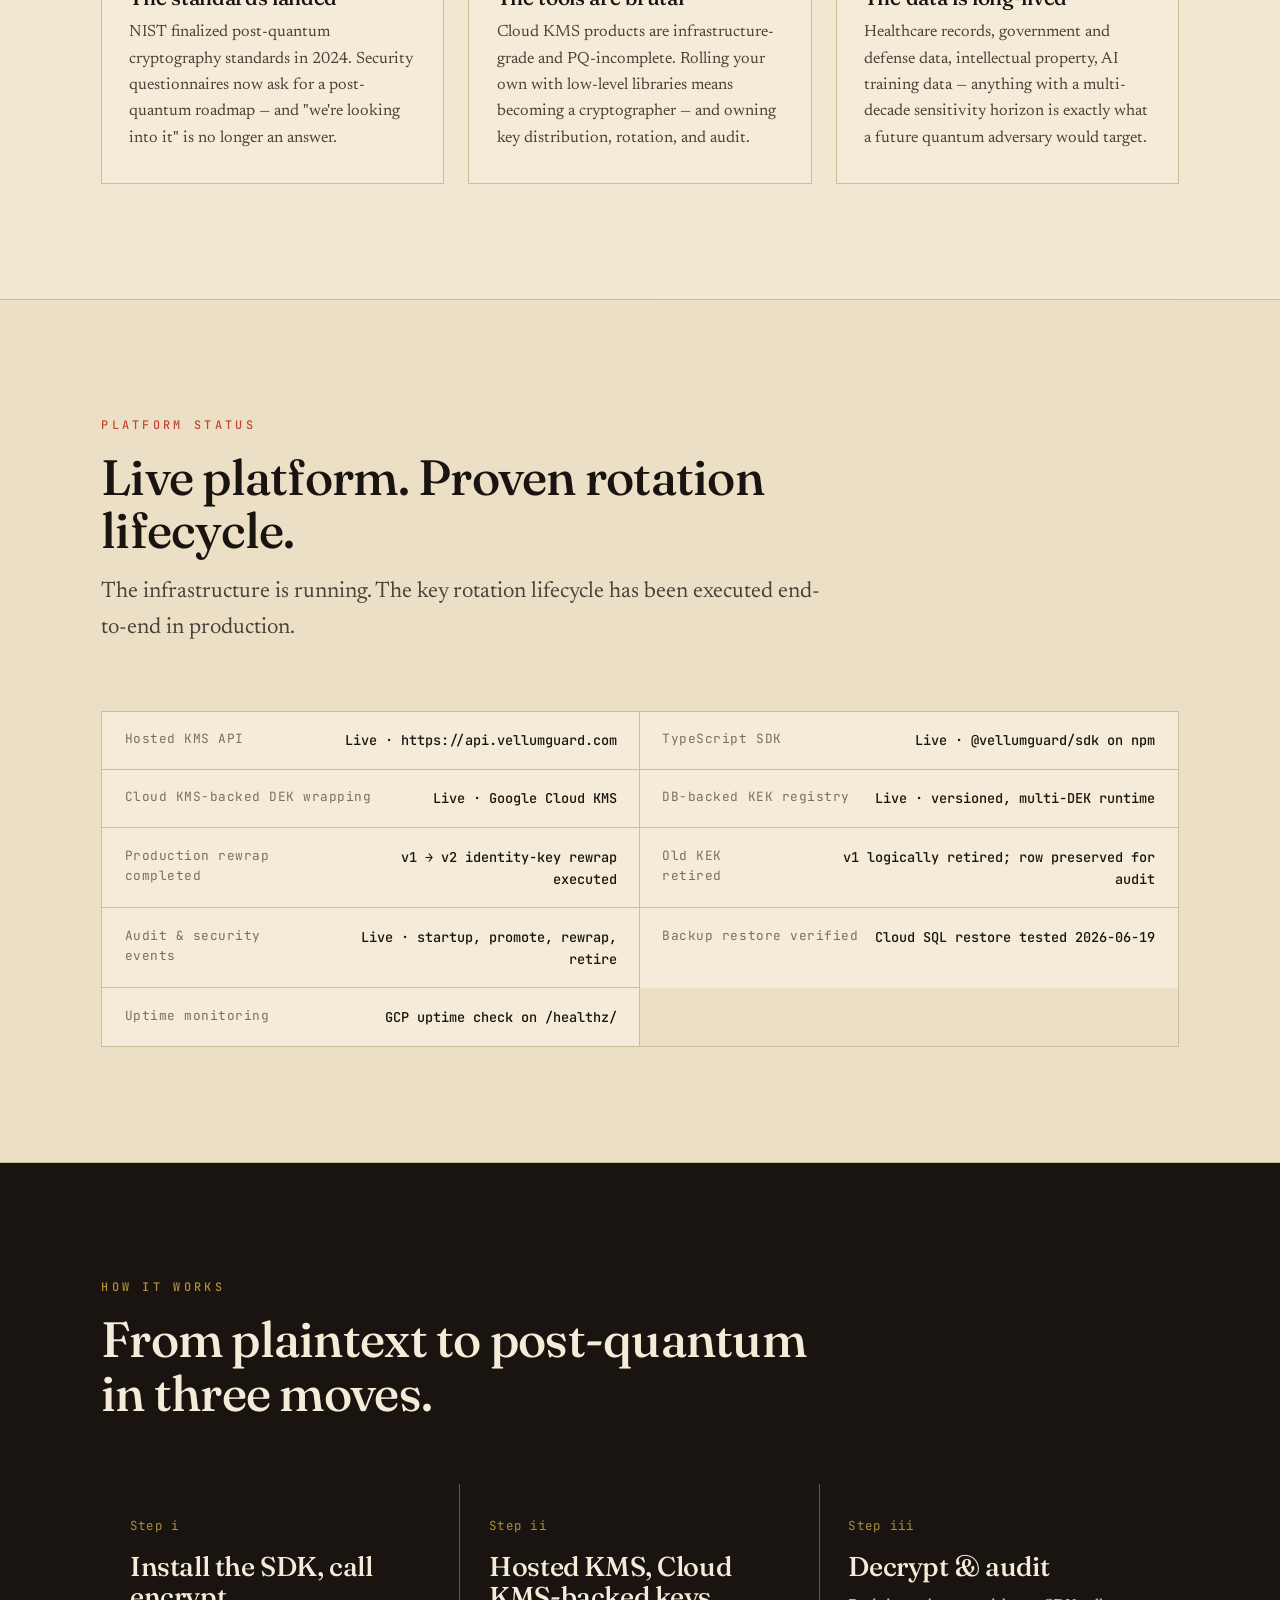
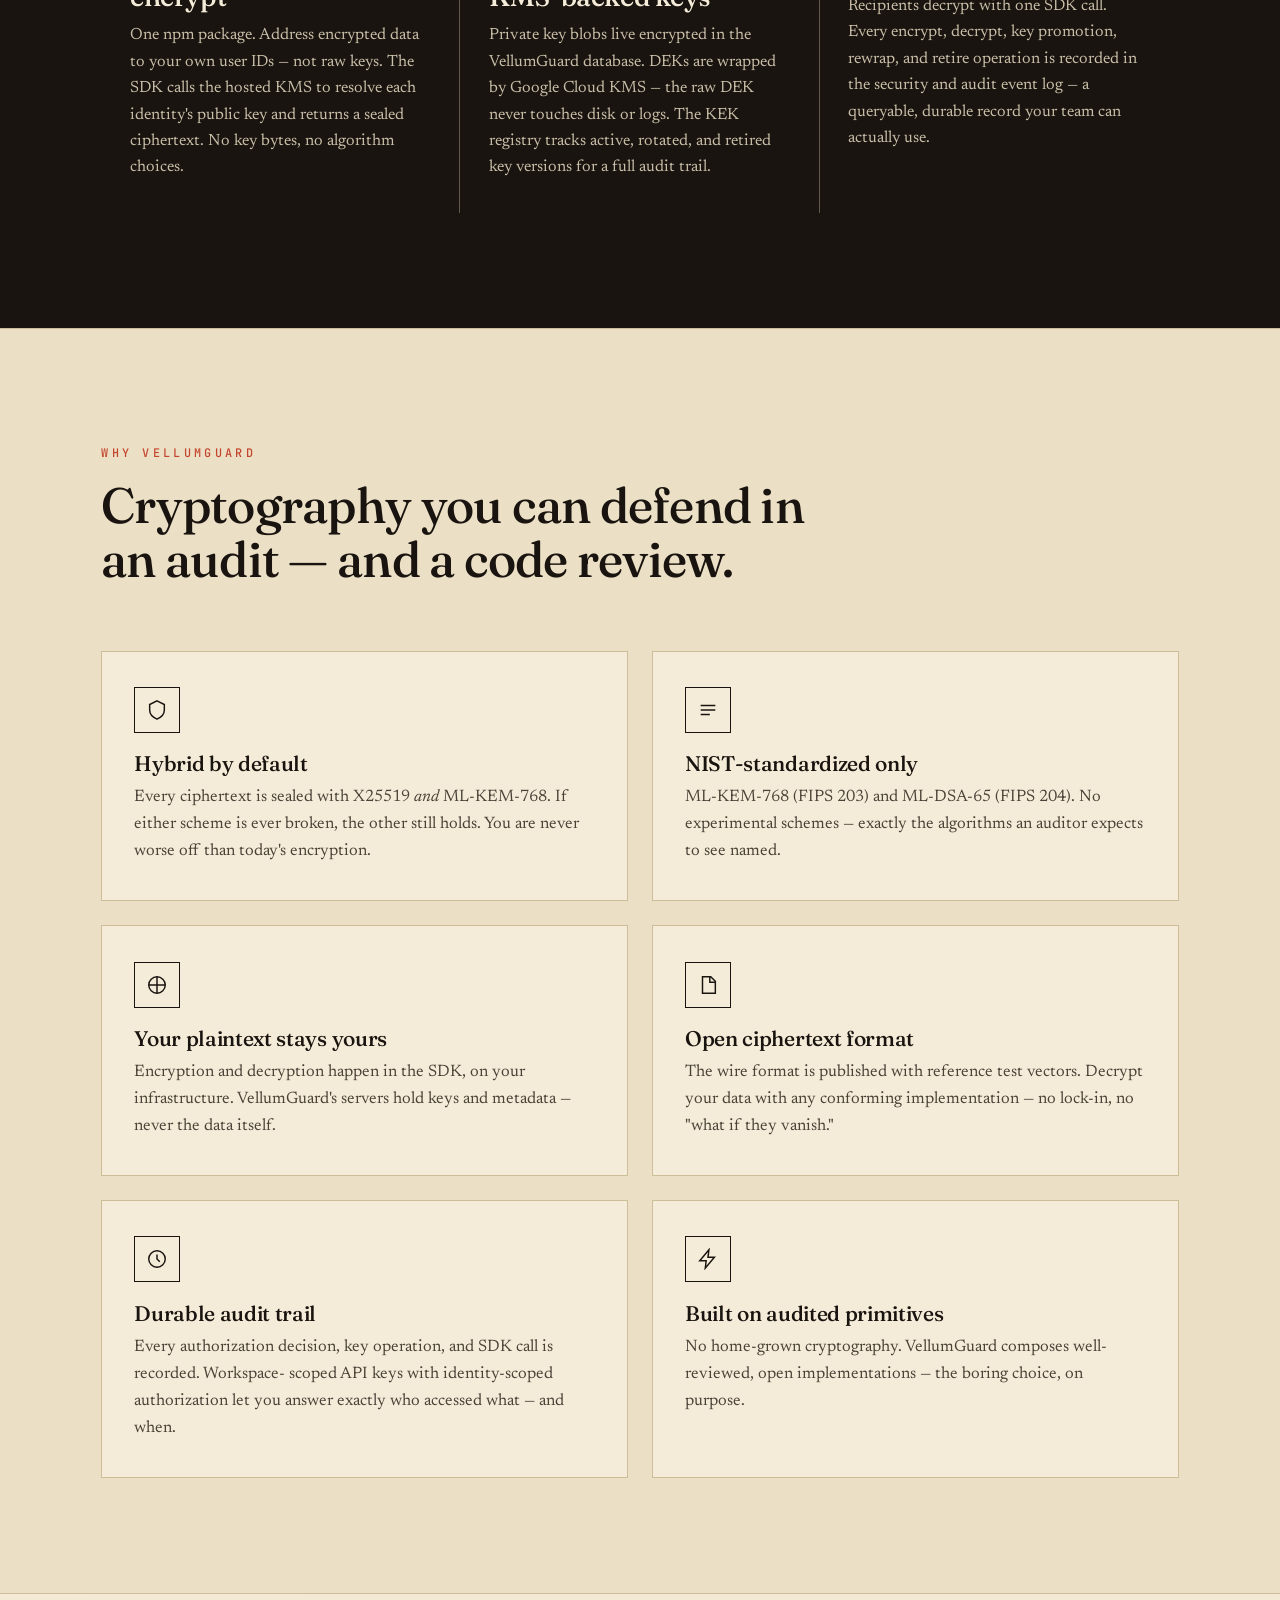
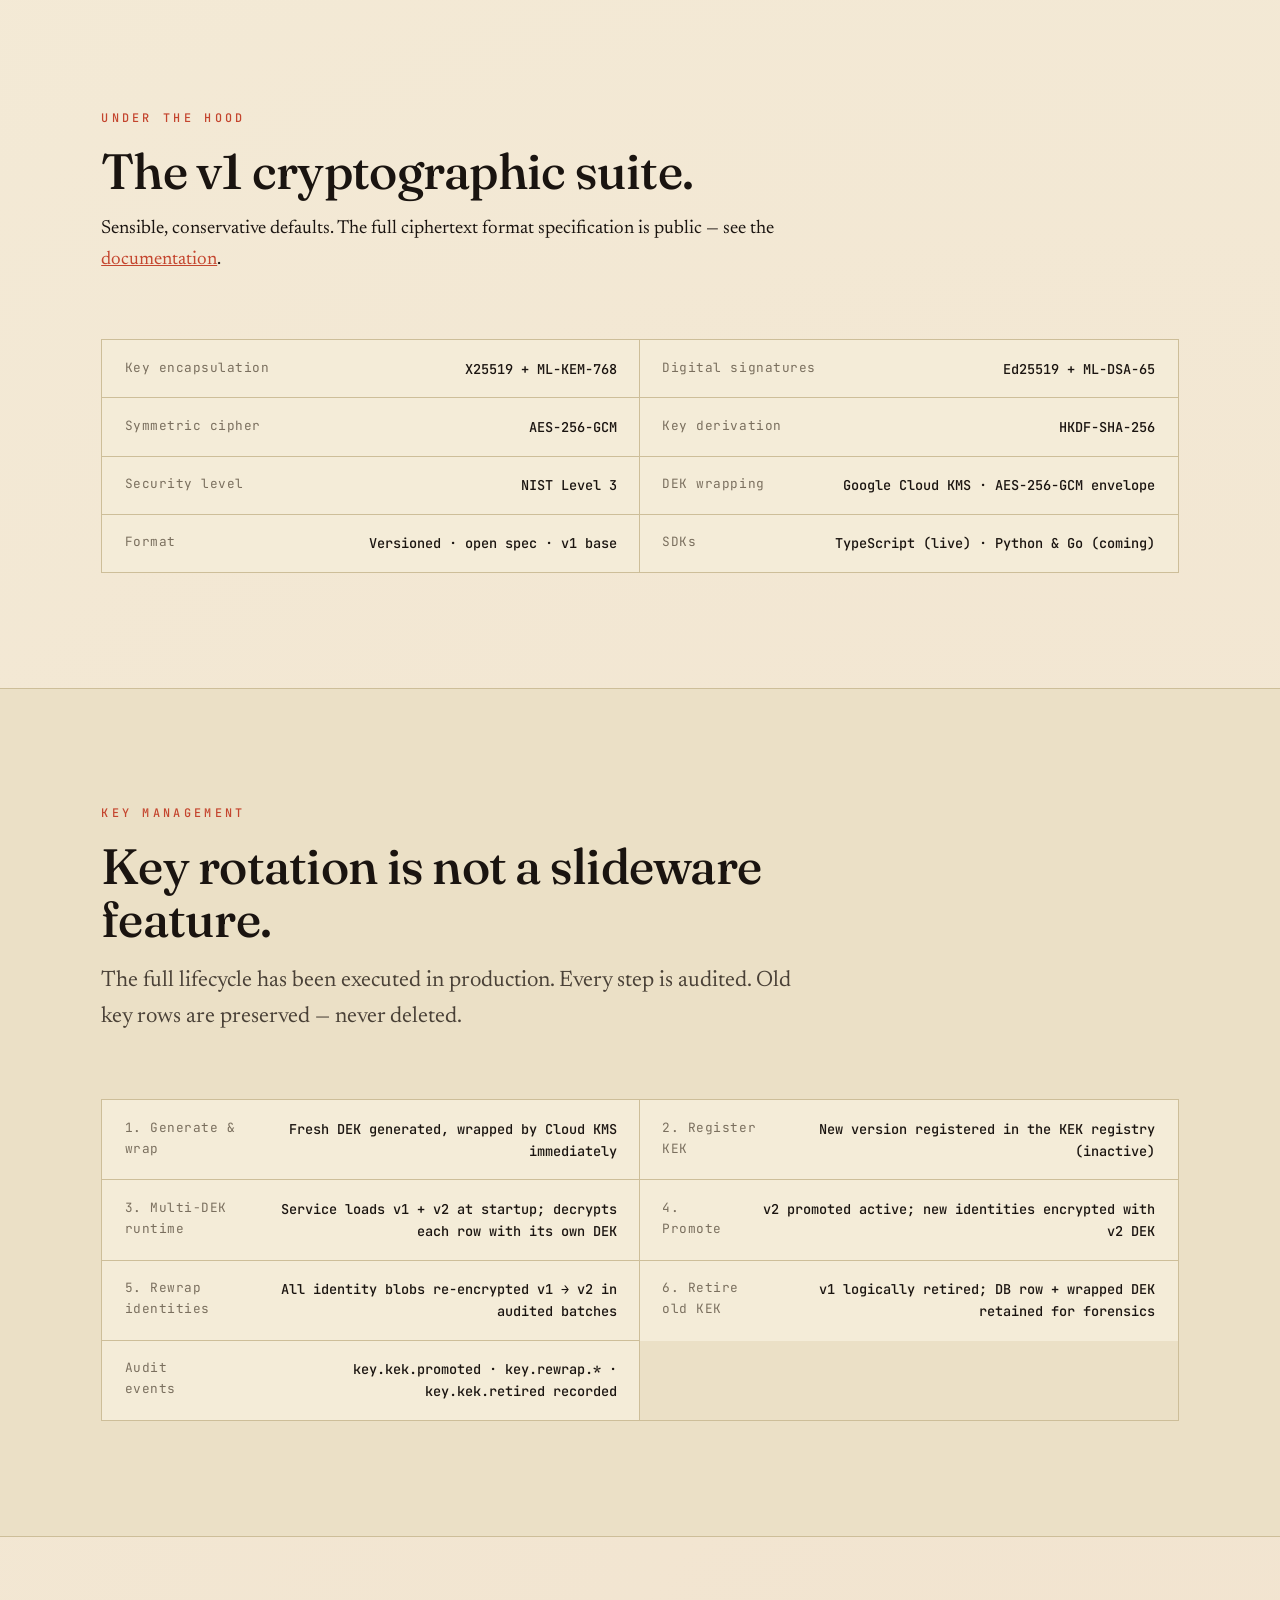
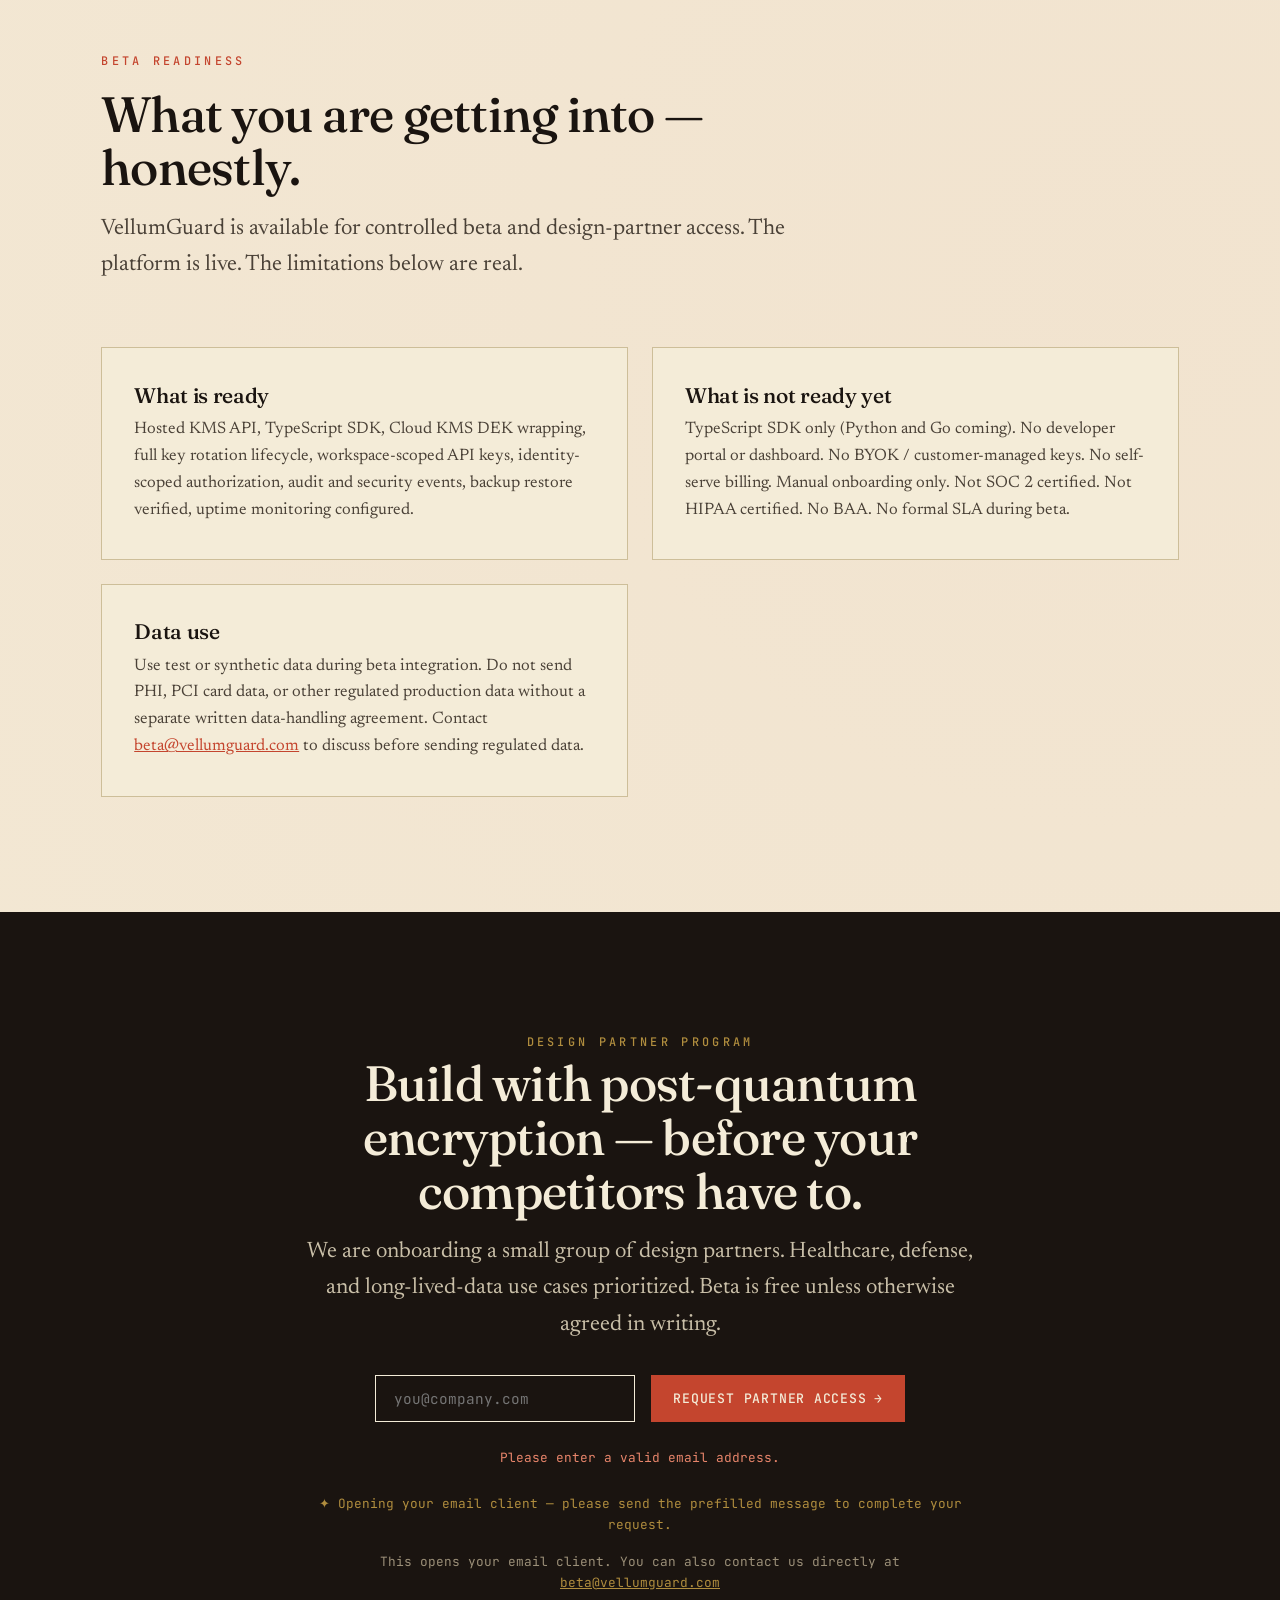
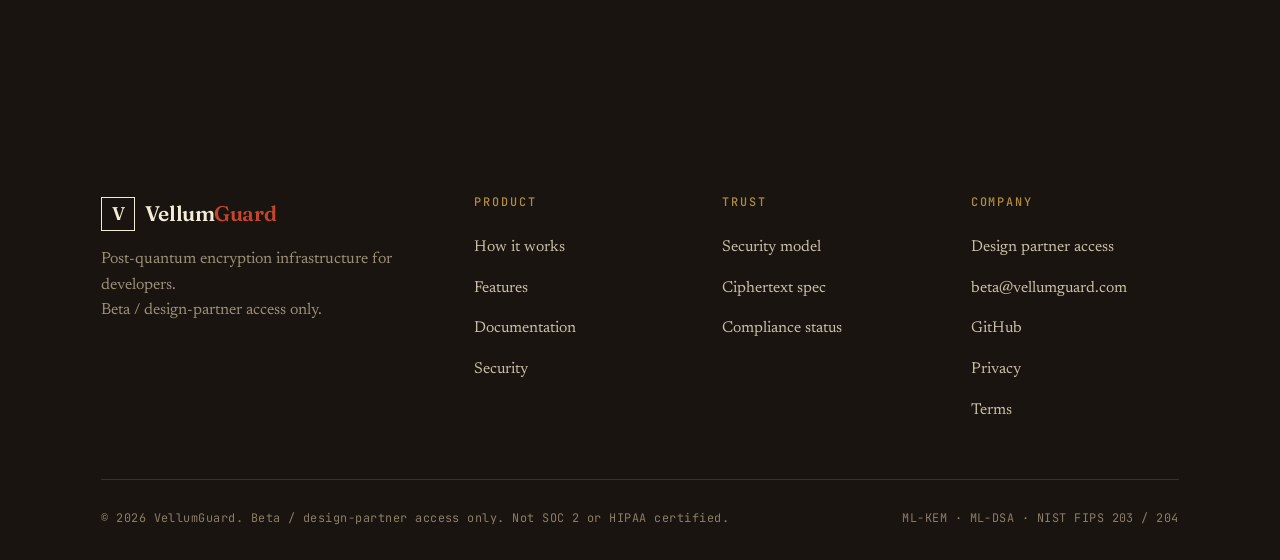
==== commit be1e8510: "Wire access request forms to mailto with client-side validation. Replace inline form stubs with shar" ====
--- a/index.html
+++ b/index.html
@@ -351,12 +351,17 @@
       <p class="lead">We are onboarding a small group of design partners. Healthcare,
         defense, and long-lived-data use cases prioritized. Beta is free unless
         otherwise agreed in writing.</p>
-      <form class="cta-actions" onsubmit="event.preventDefault(); this.querySelector('input').value=''; this.querySelector('.cta-msg').hidden=false;">
+      <form class="cta-actions cta-form">
         <input type="email" required placeholder="you@company.com"
           style="font-family:var(--mono);font-size:.9rem;padding:.92em 1.2em;border:1.5px solid var(--paper);background:transparent;color:var(--paper);min-width:260px;" />
-        <button class="btn btn-solid" style="background:var(--rubric);border-color:var(--rubric);">Request partner access <span class="btn-arrow">→</span></button>
-        <span class="cta-msg" hidden style="display:block;width:100%;font-family:var(--mono);font-size:.8rem;color:var(--gild);margin-top:.6rem;">✦ Thank you — we'll be in touch.</span>
+        <button type="submit" class="btn btn-solid" style="background:var(--rubric);border-color:var(--rubric);">Request partner access <span class="btn-arrow">→</span></button>
+        <span class="cta-err" hidden style="display:block;width:100%;font-family:var(--mono);font-size:.8rem;color:#e8856b;margin-top:.6rem;">Please enter a valid email address.</span>
+        <span class="cta-msg" hidden style="display:block;width:100%;font-family:var(--mono);font-size:.8rem;color:var(--gild);margin-top:.6rem;">✦ Opening your email client — please send the prefilled message to complete your request.</span>
       </form>
+      <p style="margin-top:1rem;font-family:var(--mono);font-size:.8rem;color:#9b8f78;text-align:center;">
+        This opens your email client. You can also contact us directly at
+        <a href="mailto:beta@vellumguard.com" style="color:var(--gild);">beta@vellumguard.com</a>
+      </p>
     </div>
   </div>
 </section>
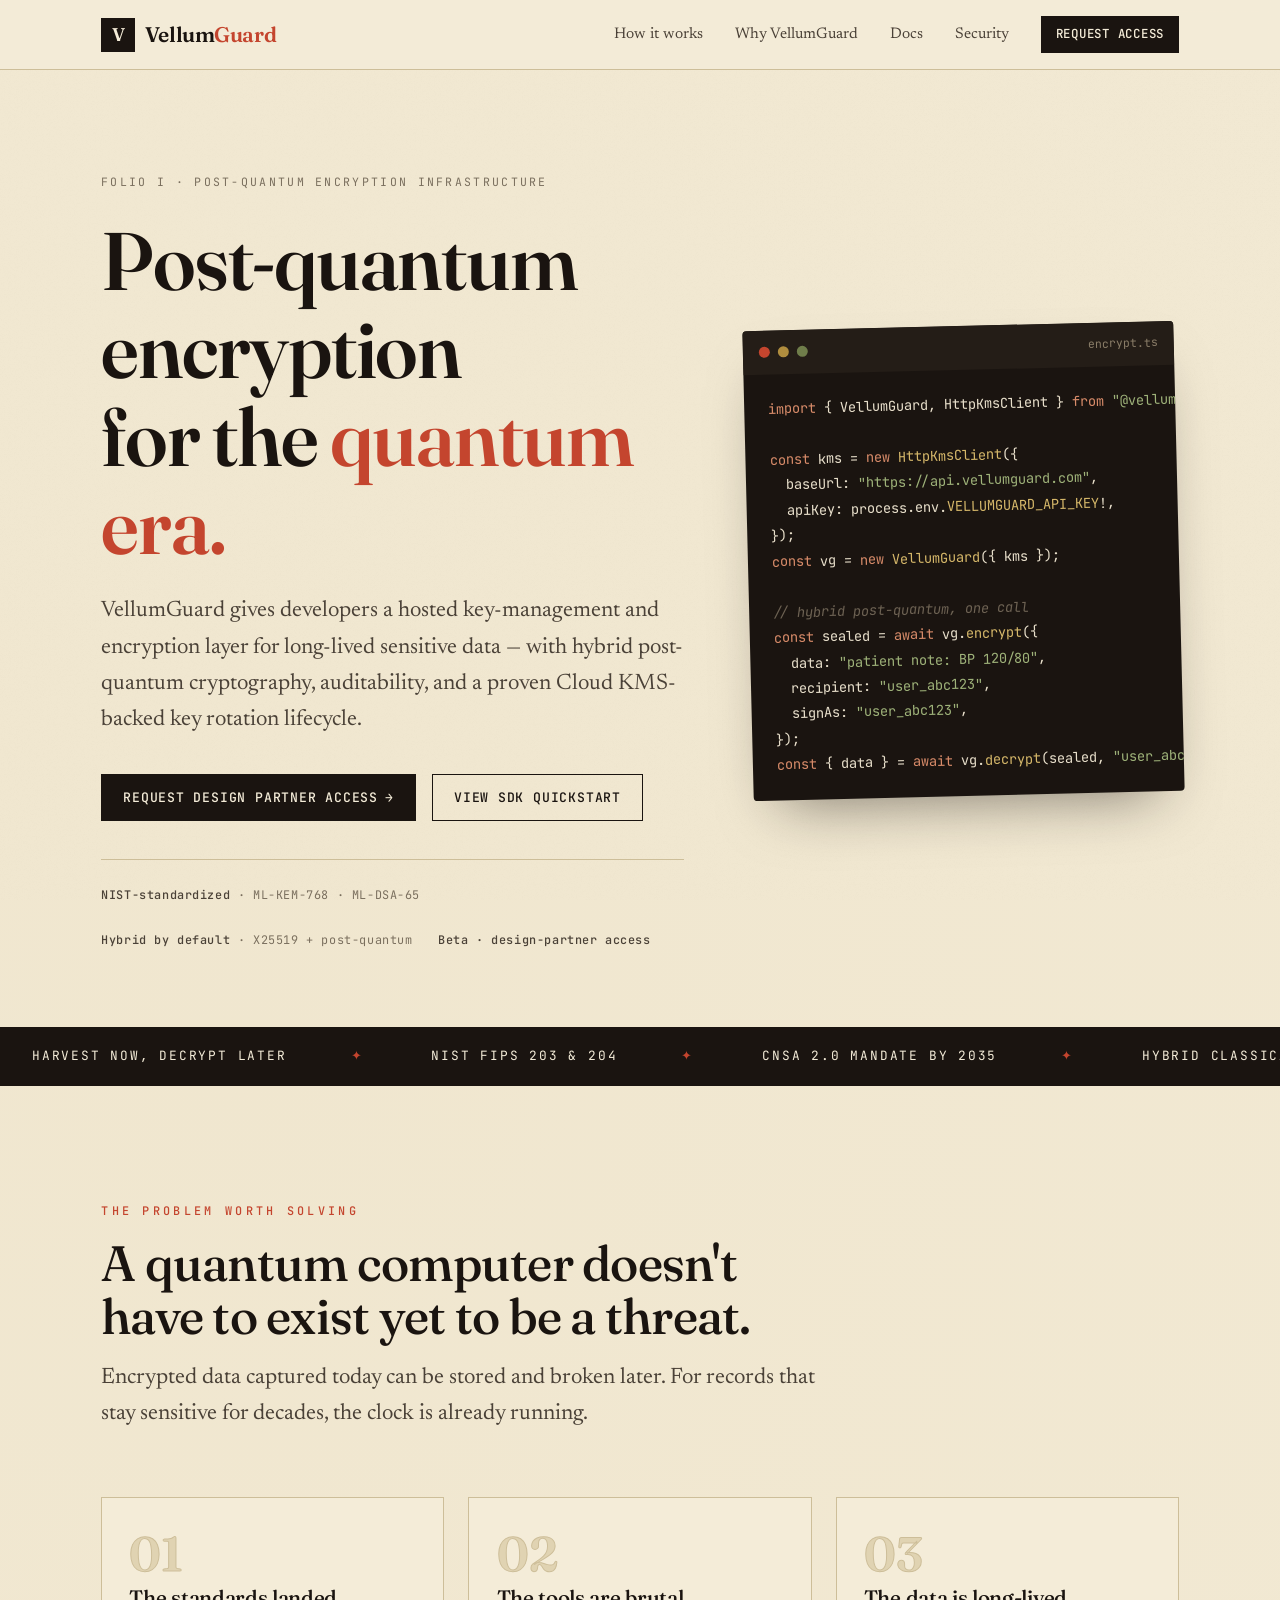
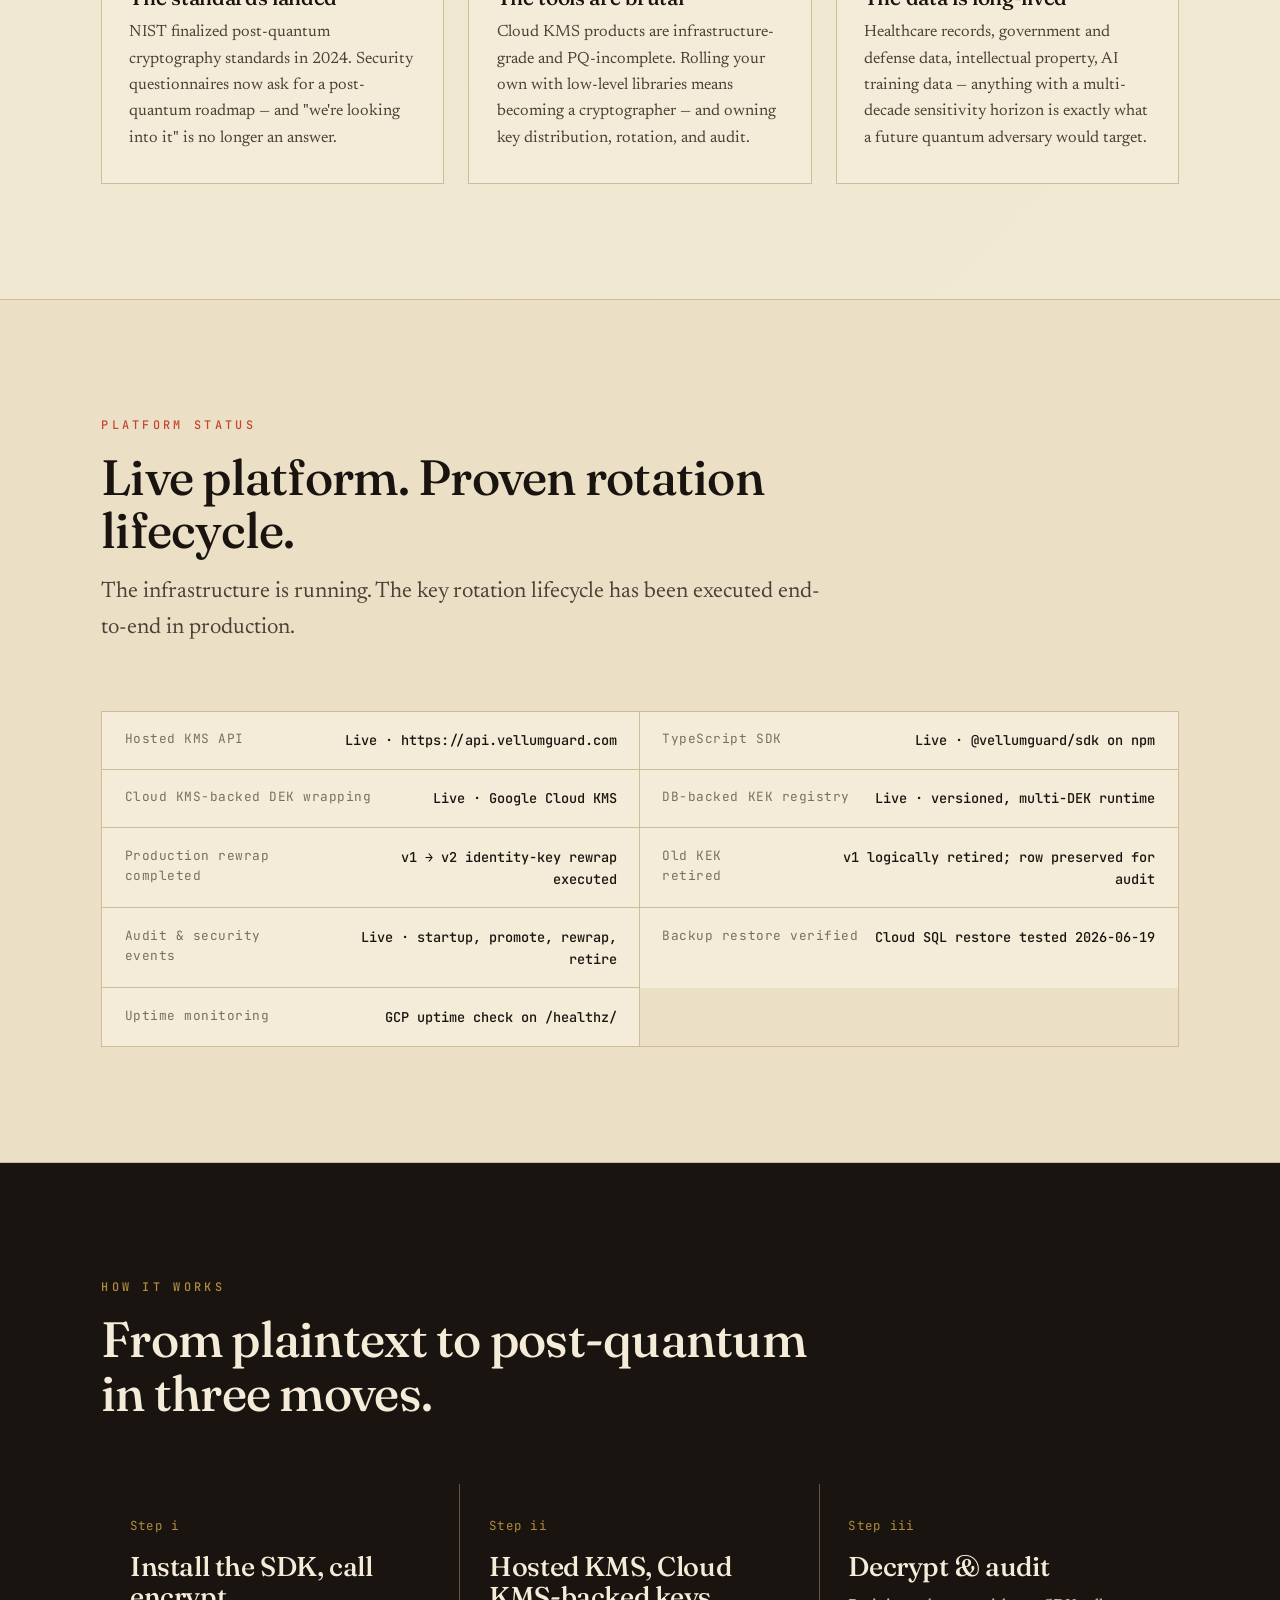
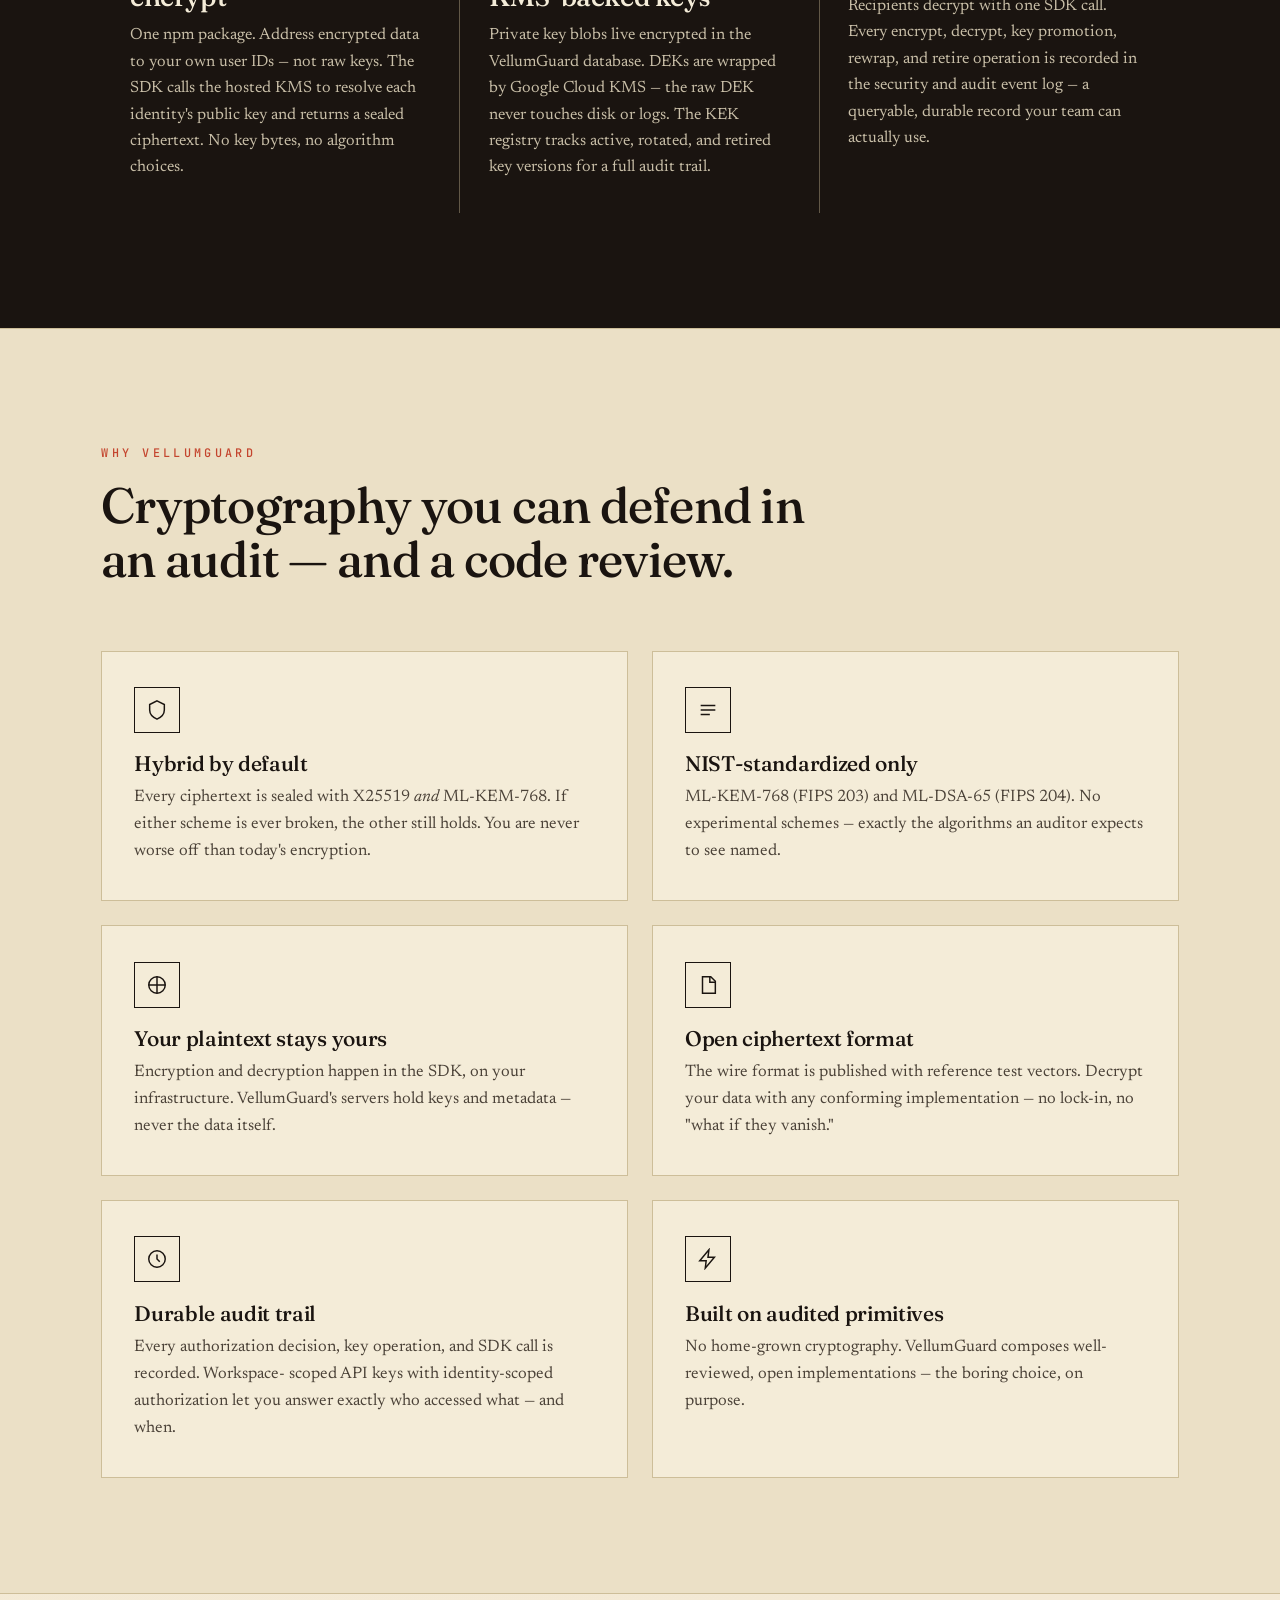
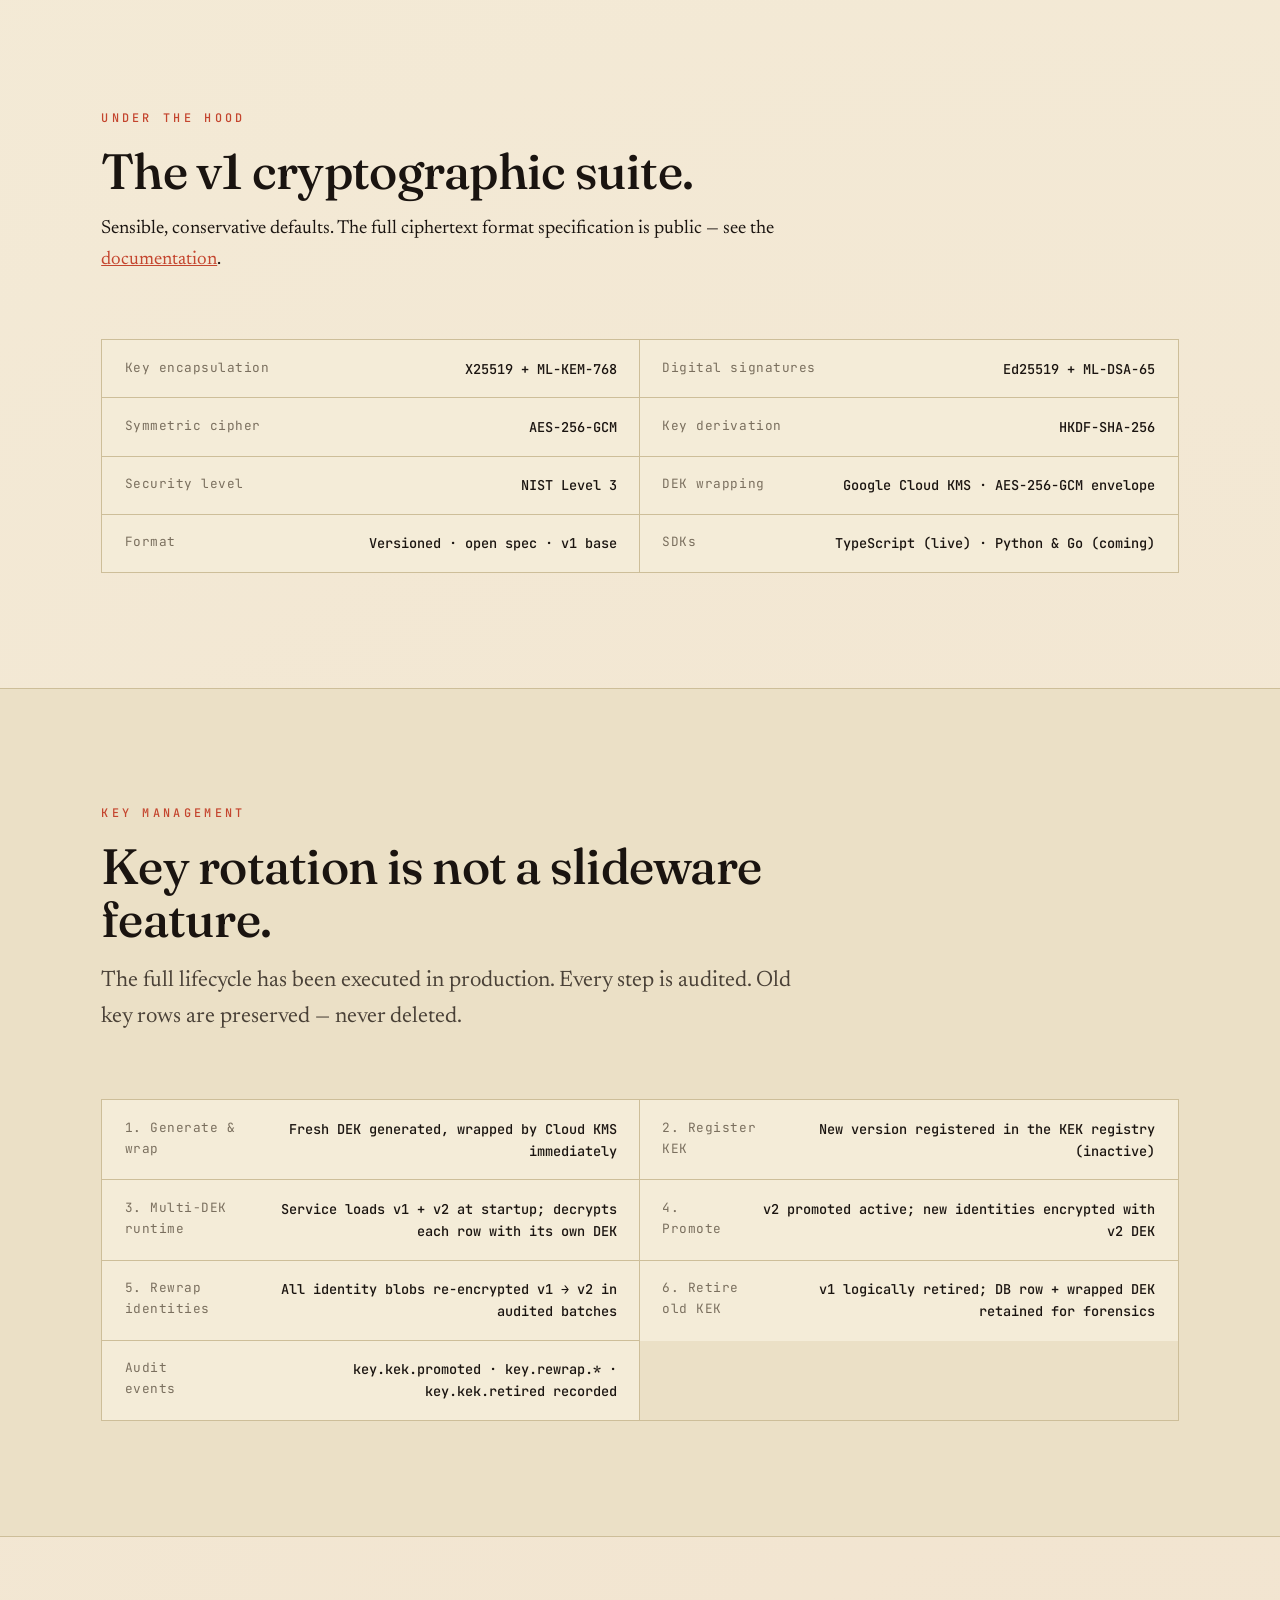
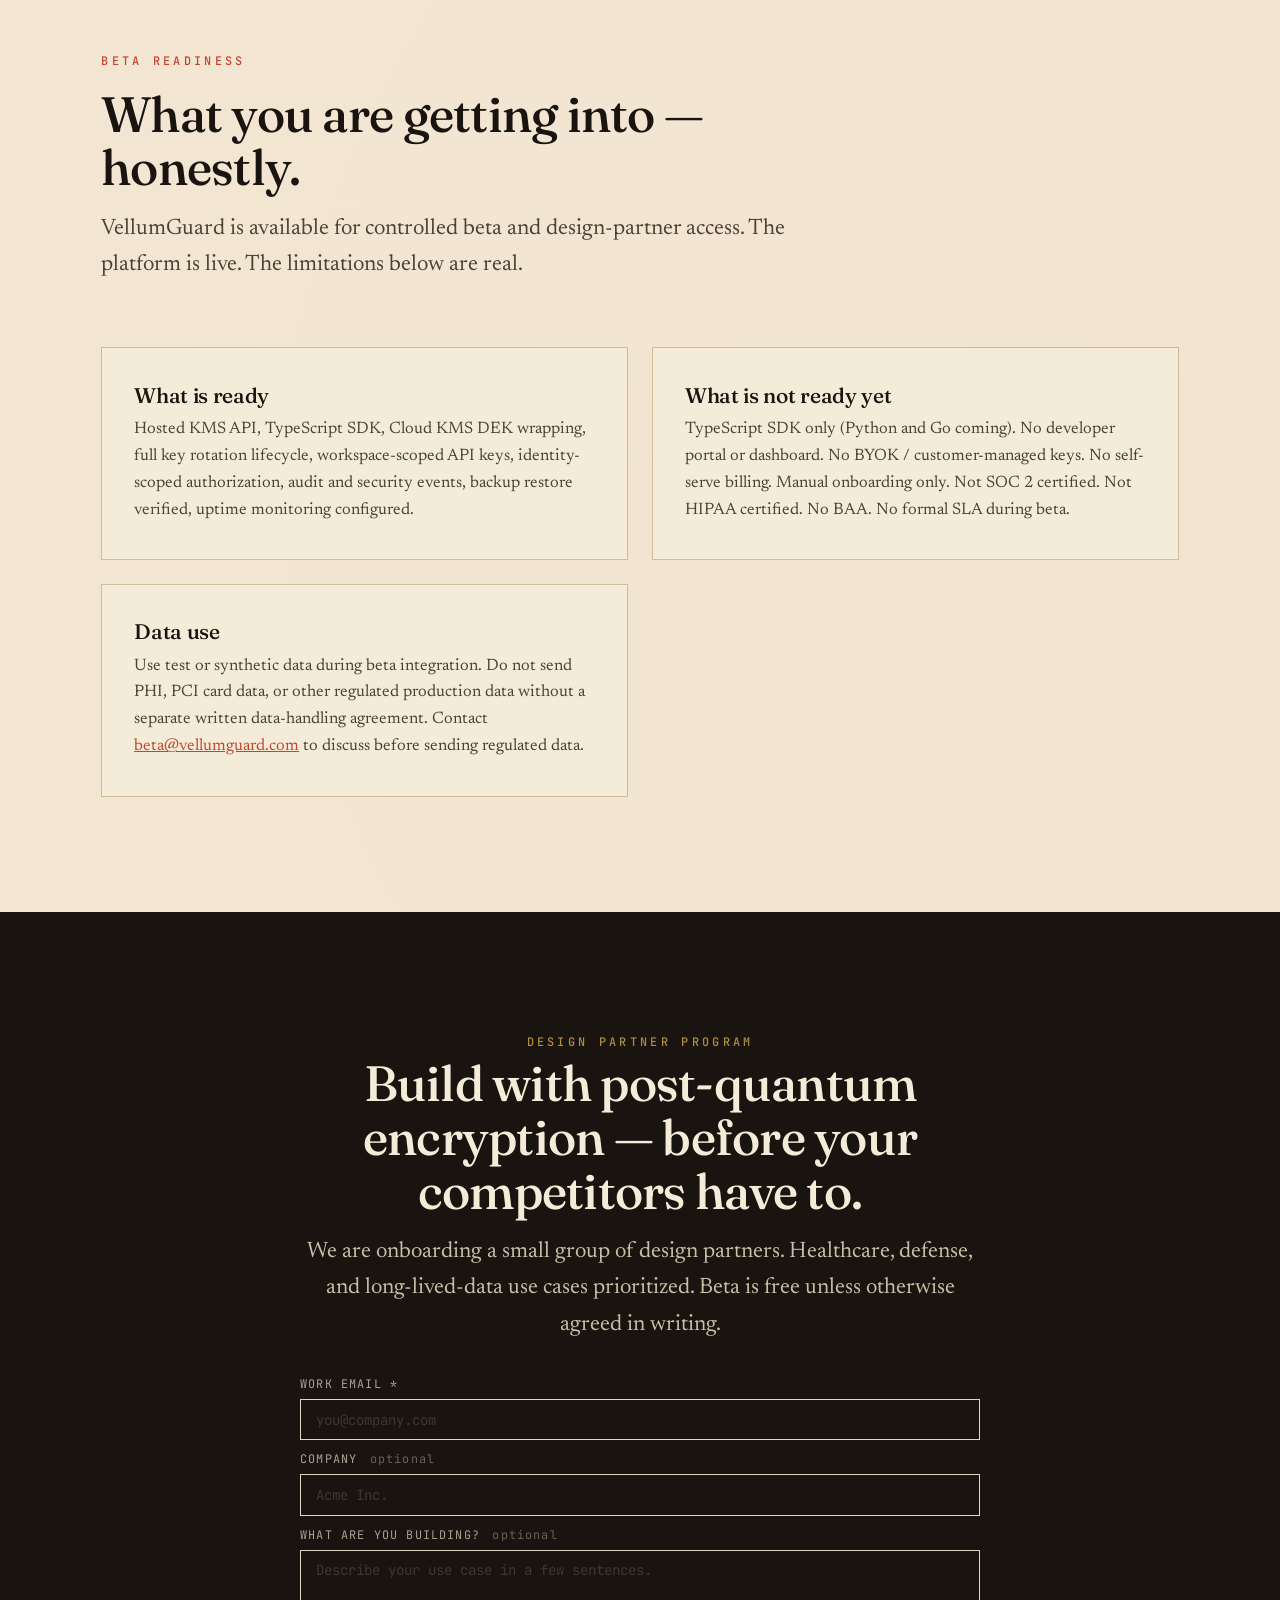
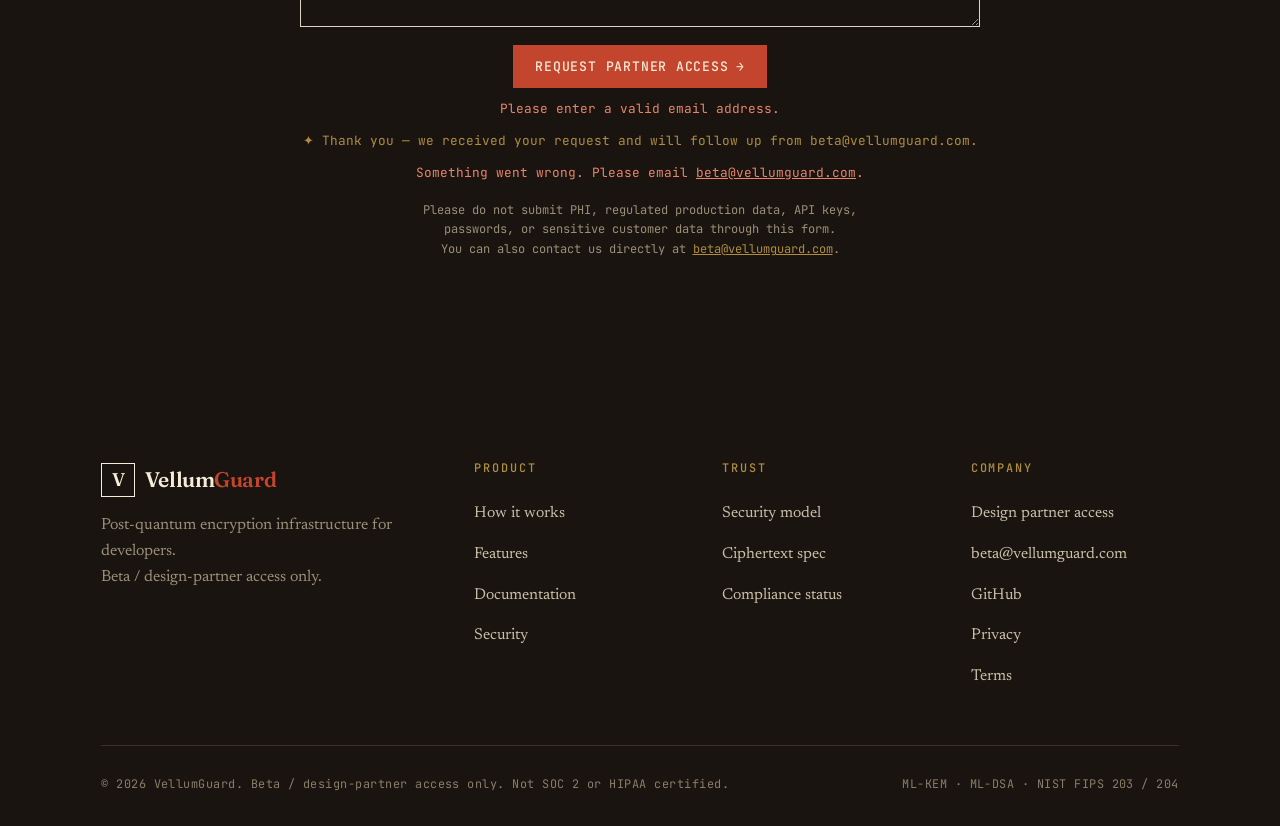
==== commit 7688ee4a: "Replace mailto access forms with Formspree submission flow. Add structured email, company, and use-c" ====
--- a/index.html
+++ b/index.html
@@ -351,16 +351,33 @@
       <p class="lead">We are onboarding a small group of design partners. Healthcare,
         defense, and long-lived-data use cases prioritized. Beta is free unless
         otherwise agreed in writing.</p>
-      <form class="cta-actions cta-form">
-        <input type="email" required placeholder="you@company.com"
-          style="font-family:var(--mono);font-size:.9rem;padding:.92em 1.2em;border:1.5px solid var(--paper);background:transparent;color:var(--paper);min-width:260px;" />
-        <button type="submit" class="btn btn-solid" style="background:var(--rubric);border-color:var(--rubric);">Request partner access <span class="btn-arrow">→</span></button>
-        <span class="cta-err" hidden style="display:block;width:100%;font-family:var(--mono);font-size:.8rem;color:#e8856b;margin-top:.6rem;">Please enter a valid email address.</span>
-        <span class="cta-msg" hidden style="display:block;width:100%;font-family:var(--mono);font-size:.8rem;color:var(--gild);margin-top:.6rem;">✦ Opening your email client — please send the prefilled message to complete your request.</span>
+      <form class="cta-form" novalidate>
+        <input type="hidden" name="source" value="vellumguard-website" />
+        <input type="hidden" name="form"   value="design-partner-access" />
+        <div class="form-fields">
+          <div>
+            <label class="form-label" for="idx-email">Work email <span aria-hidden="true">*</span></label>
+            <input class="form-input" type="email" id="idx-email" name="email" required placeholder="you@company.com" />
+          </div>
+          <div>
+            <label class="form-label" for="idx-company">Company <span class="form-opt">optional</span></label>
+            <input class="form-input" type="text" id="idx-company" name="company" placeholder="Acme Inc." />
+          </div>
+          <div>
+            <label class="form-label" for="idx-usecase">What are you building? <span class="form-opt">optional</span></label>
+            <textarea class="form-input" id="idx-usecase" name="usecase" rows="3" placeholder="Describe your use case in a few sentences."></textarea>
+          </div>
+        </div>
+        <div class="cta-actions" style="margin-top:1.1rem;">
+          <button type="submit" class="btn btn-solid" style="background:var(--rubric);border-color:var(--rubric);">Request partner access <span class="btn-arrow">→</span></button>
+        </div>
+        <span class="cta-err"  hidden style="display:block;font-family:var(--mono);font-size:.8rem;color:#e8856b;margin-top:.7rem;">Please enter a valid email address.</span>
+        <span class="cta-msg"  hidden style="display:block;font-family:var(--mono);font-size:.8rem;color:var(--gild);margin-top:.7rem;">✦ Thank you — we received your request and will follow up from beta@vellumguard.com.</span>
+        <span class="cta-fail" hidden style="display:block;font-family:var(--mono);font-size:.8rem;color:#e8856b;margin-top:.7rem;">Something went wrong. Please email <a href="mailto:beta@vellumguard.com" style="color:#e8856b;">beta@vellumguard.com</a>.</span>
       </form>
-      <p style="margin-top:1rem;font-family:var(--mono);font-size:.8rem;color:#9b8f78;text-align:center;">
-        This opens your email client. You can also contact us directly at
-        <a href="mailto:beta@vellumguard.com" style="color:var(--gild);">beta@vellumguard.com</a>
+      <p style="margin-top:1.1rem;font-family:var(--mono);font-size:.75rem;color:#9b8f78;text-align:center;">
+        Please do not submit PHI, regulated production data, API keys, passwords, or sensitive customer data through this form.<br />
+        You can also contact us directly at <a href="mailto:beta@vellumguard.com" style="color:var(--gild);">beta@vellumguard.com</a>.
       </p>
     </div>
   </div>
--- a/css/style.css
+++ b/css/style.css
@@ -94,6 +94,26 @@
 .btn-ghost:hover { background: var(--ink); color: var(--paper); transform: translateY(-2px); }
 .btn-arrow { transition: transform .18s ease; }
 .btn:hover .btn-arrow { transform: translateX(3px); }
+
+/* ---------- access-request form ---------- */
+.form-fields { display: flex; flex-direction: column; gap: .65rem; width: 100%; text-align: left; margin-top: .2rem; }
+.form-label {
+  display: block; font-family: var(--mono); font-size: .74rem;
+  letter-spacing: .1em; text-transform: uppercase; opacity: .65;
+  margin-bottom: .3rem;
+}
+.form-opt { text-transform: none; opacity: .55; margin-left: .35em; }
+.form-input {
+  display: block; width: 100%;
+  font-family: var(--mono); font-size: .88rem;
+  padding: .75em 1.1em;
+  border: 1.5px solid currentColor; background: transparent; color: inherit;
+  opacity: .9;
+  transition: opacity .15s ease;
+}
+.form-input:focus { opacity: 1; outline: 2px solid currentColor; outline-offset: 2px; }
+.form-input::placeholder { opacity: .4; }
+textarea.form-input { resize: vertical; min-height: 4.8rem; }
 
 /* ============================================================
    NAV
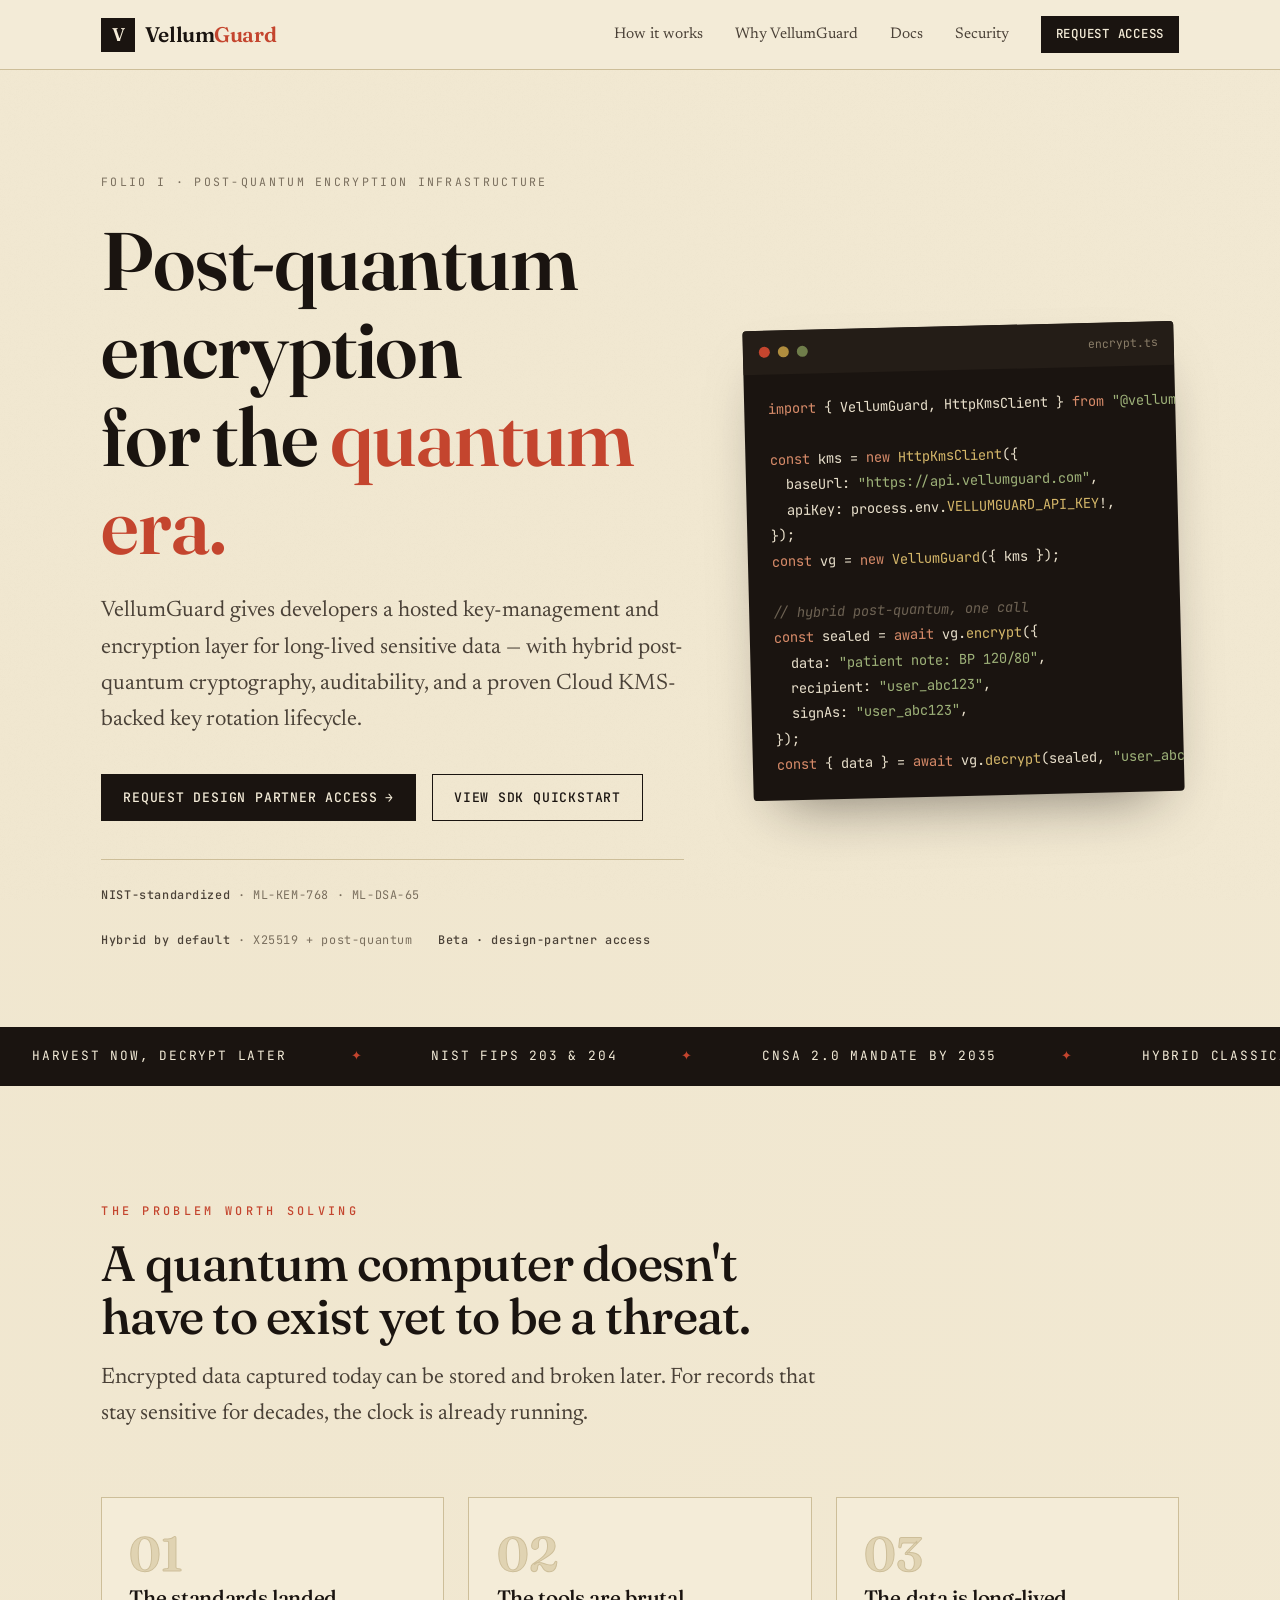
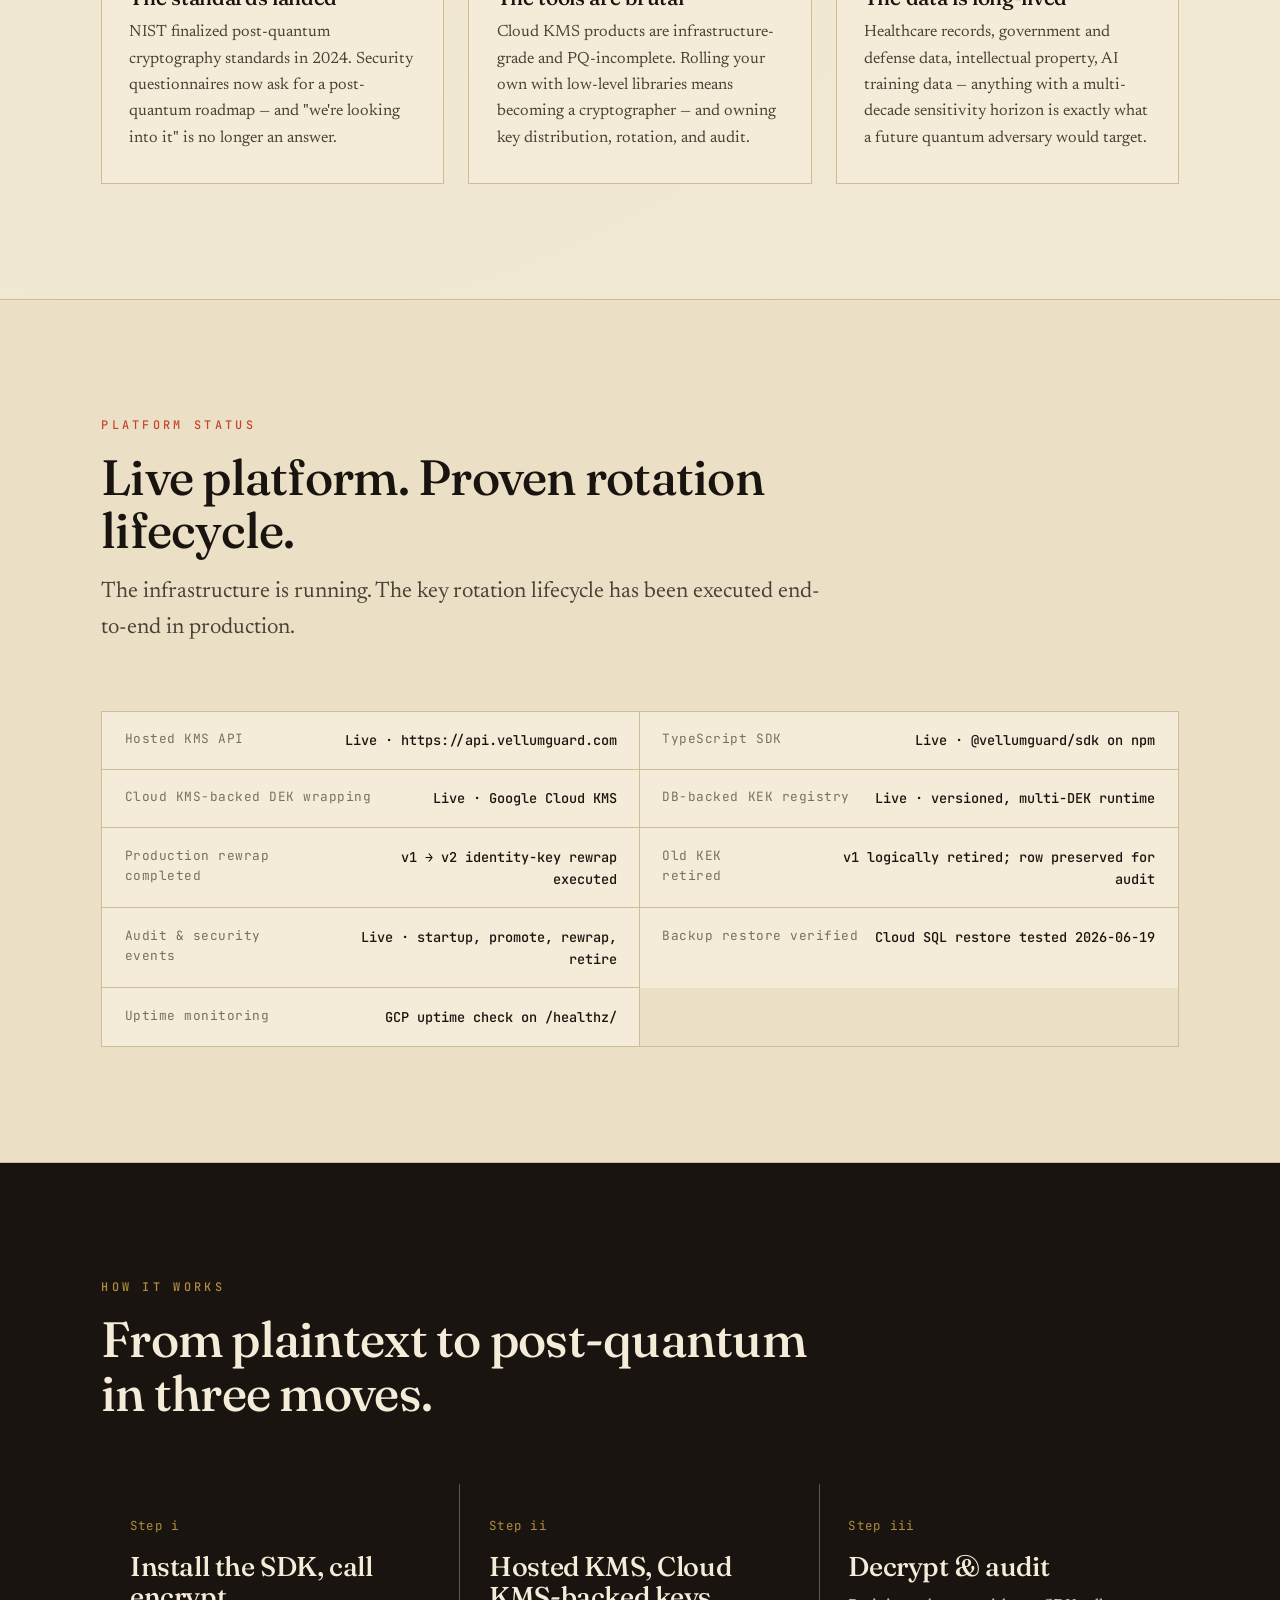
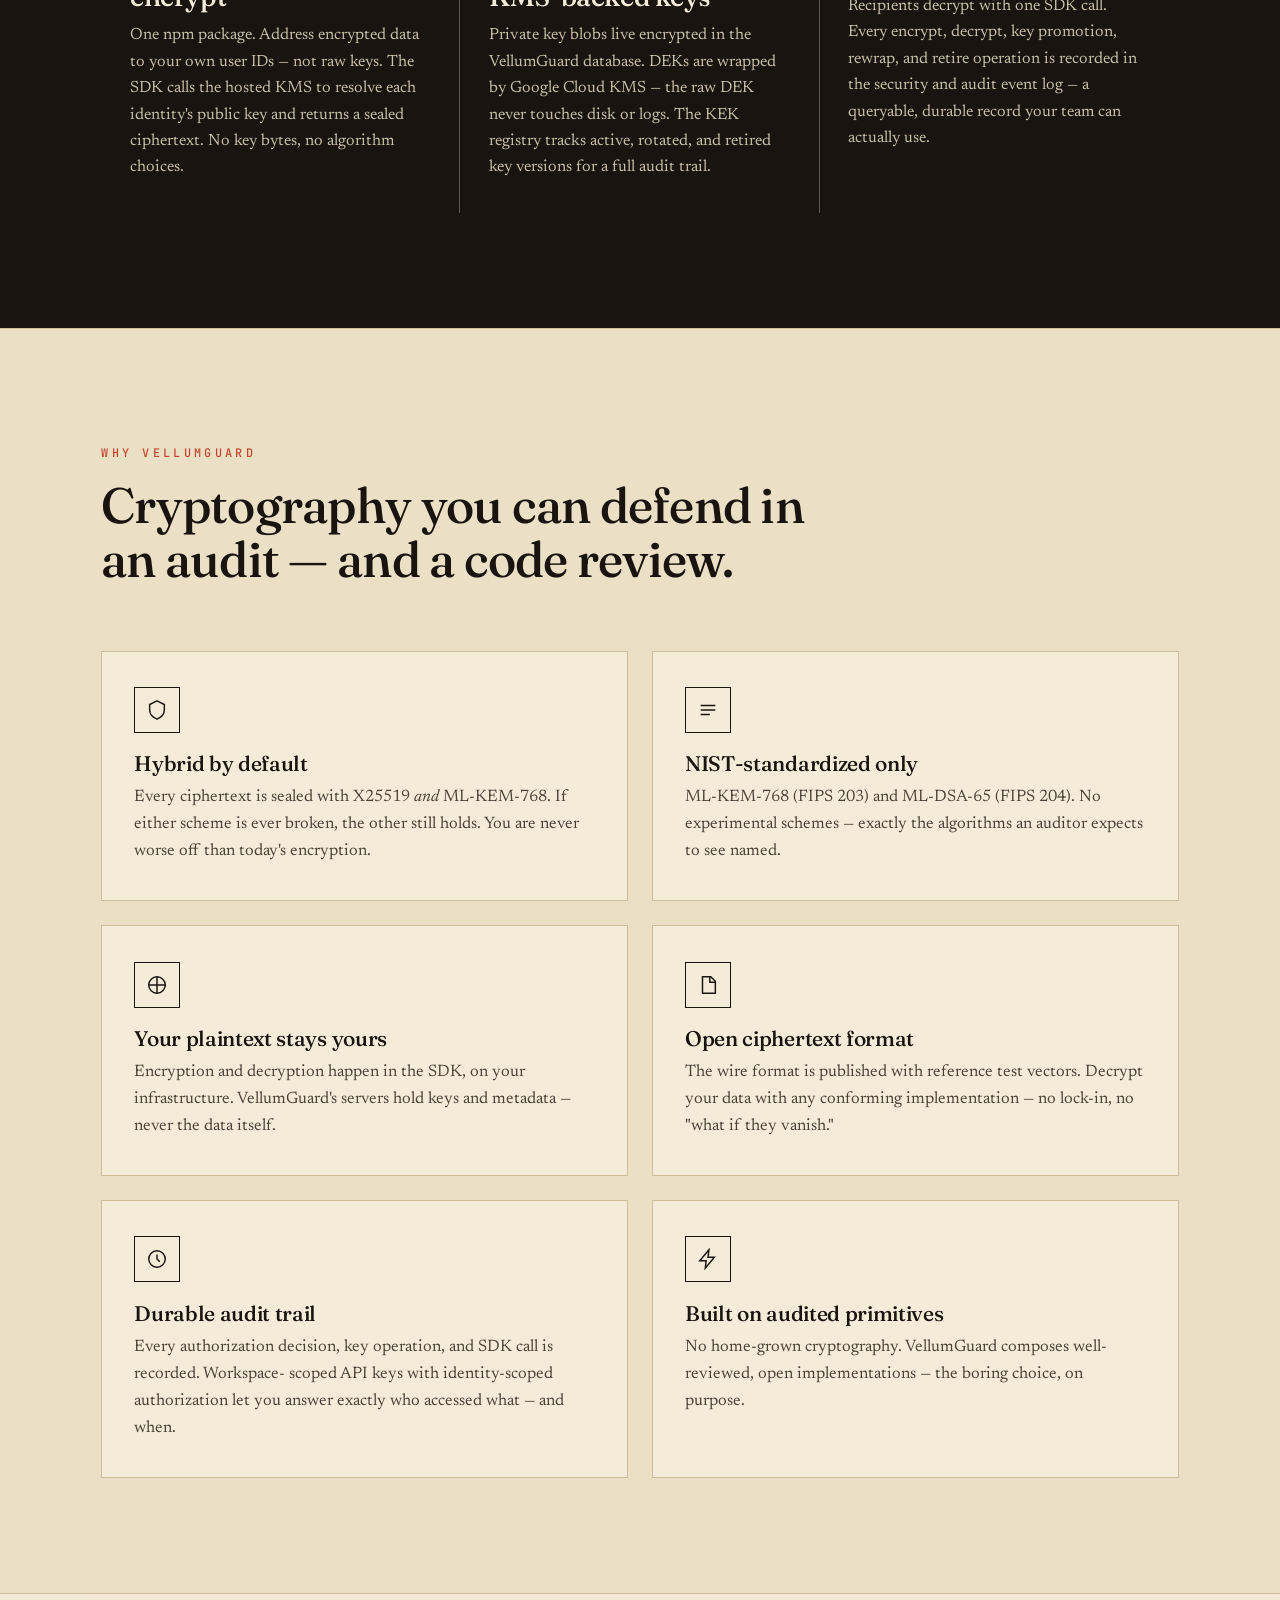
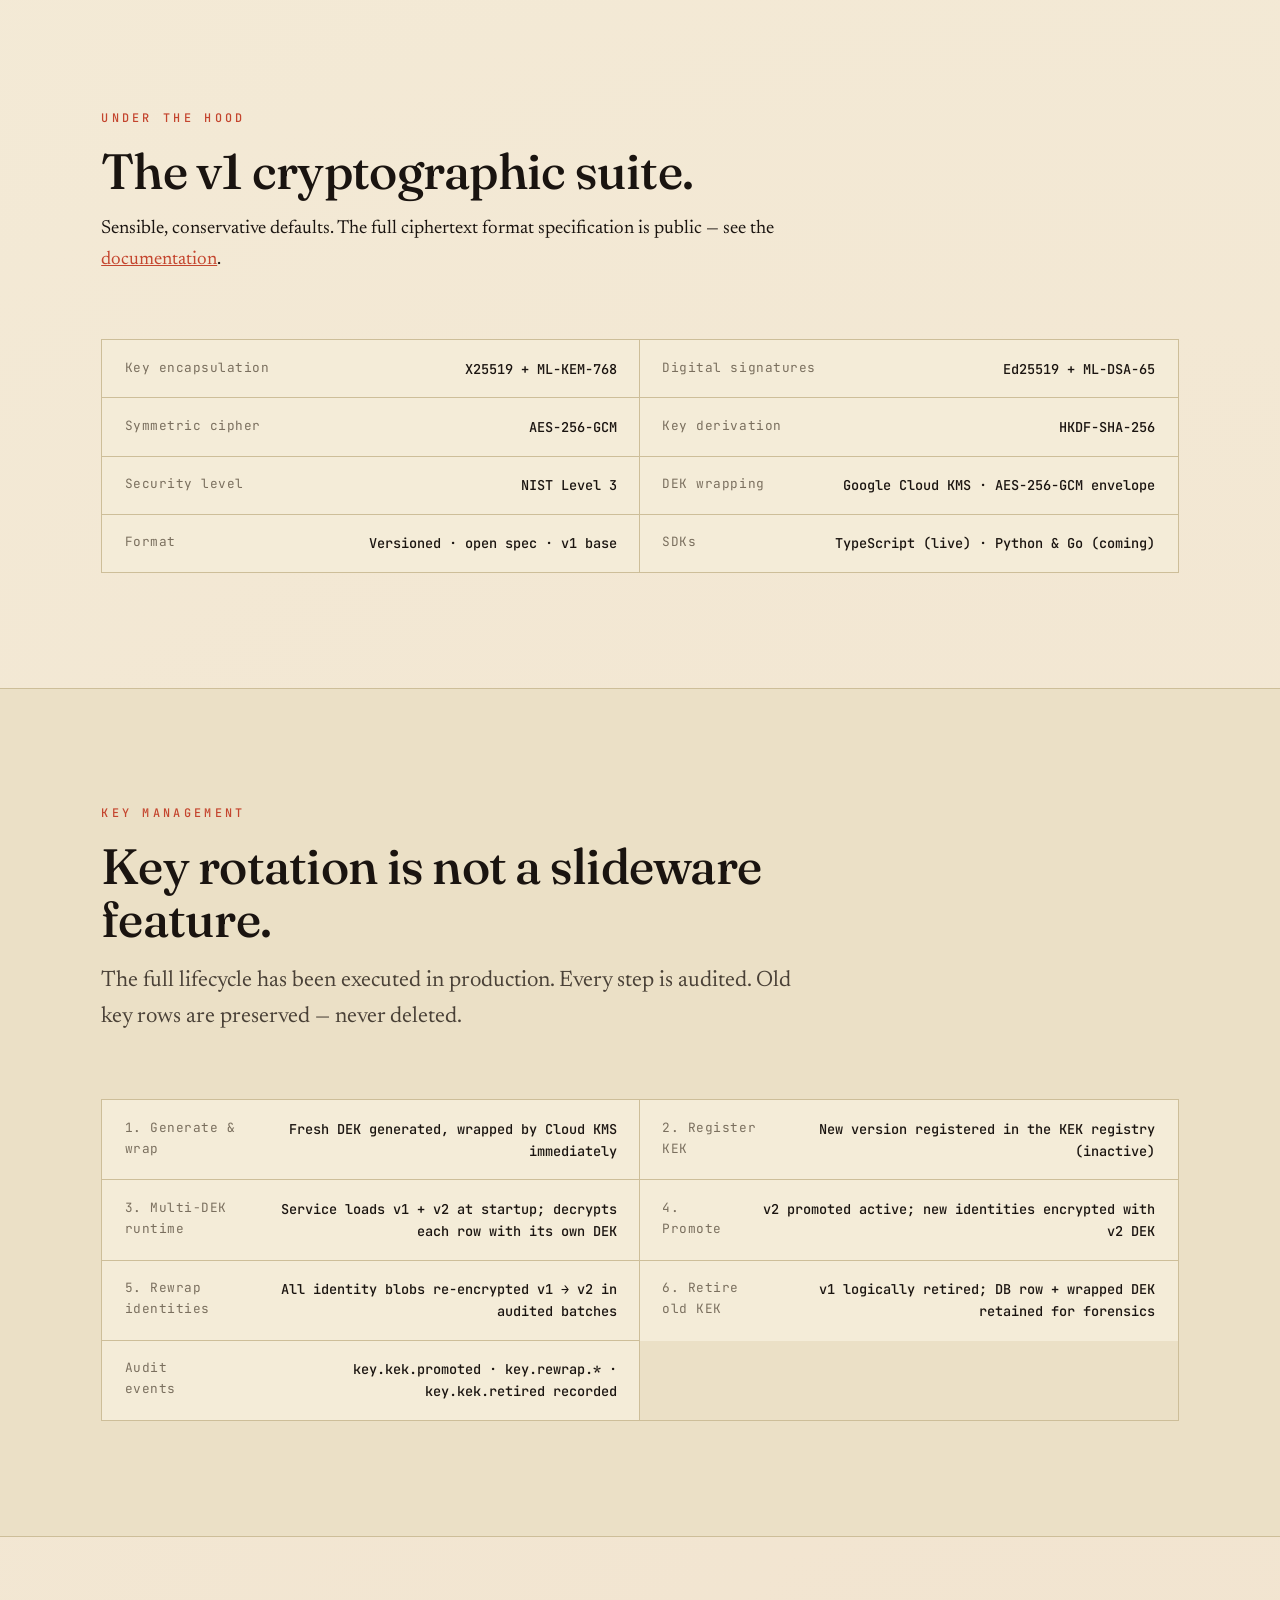
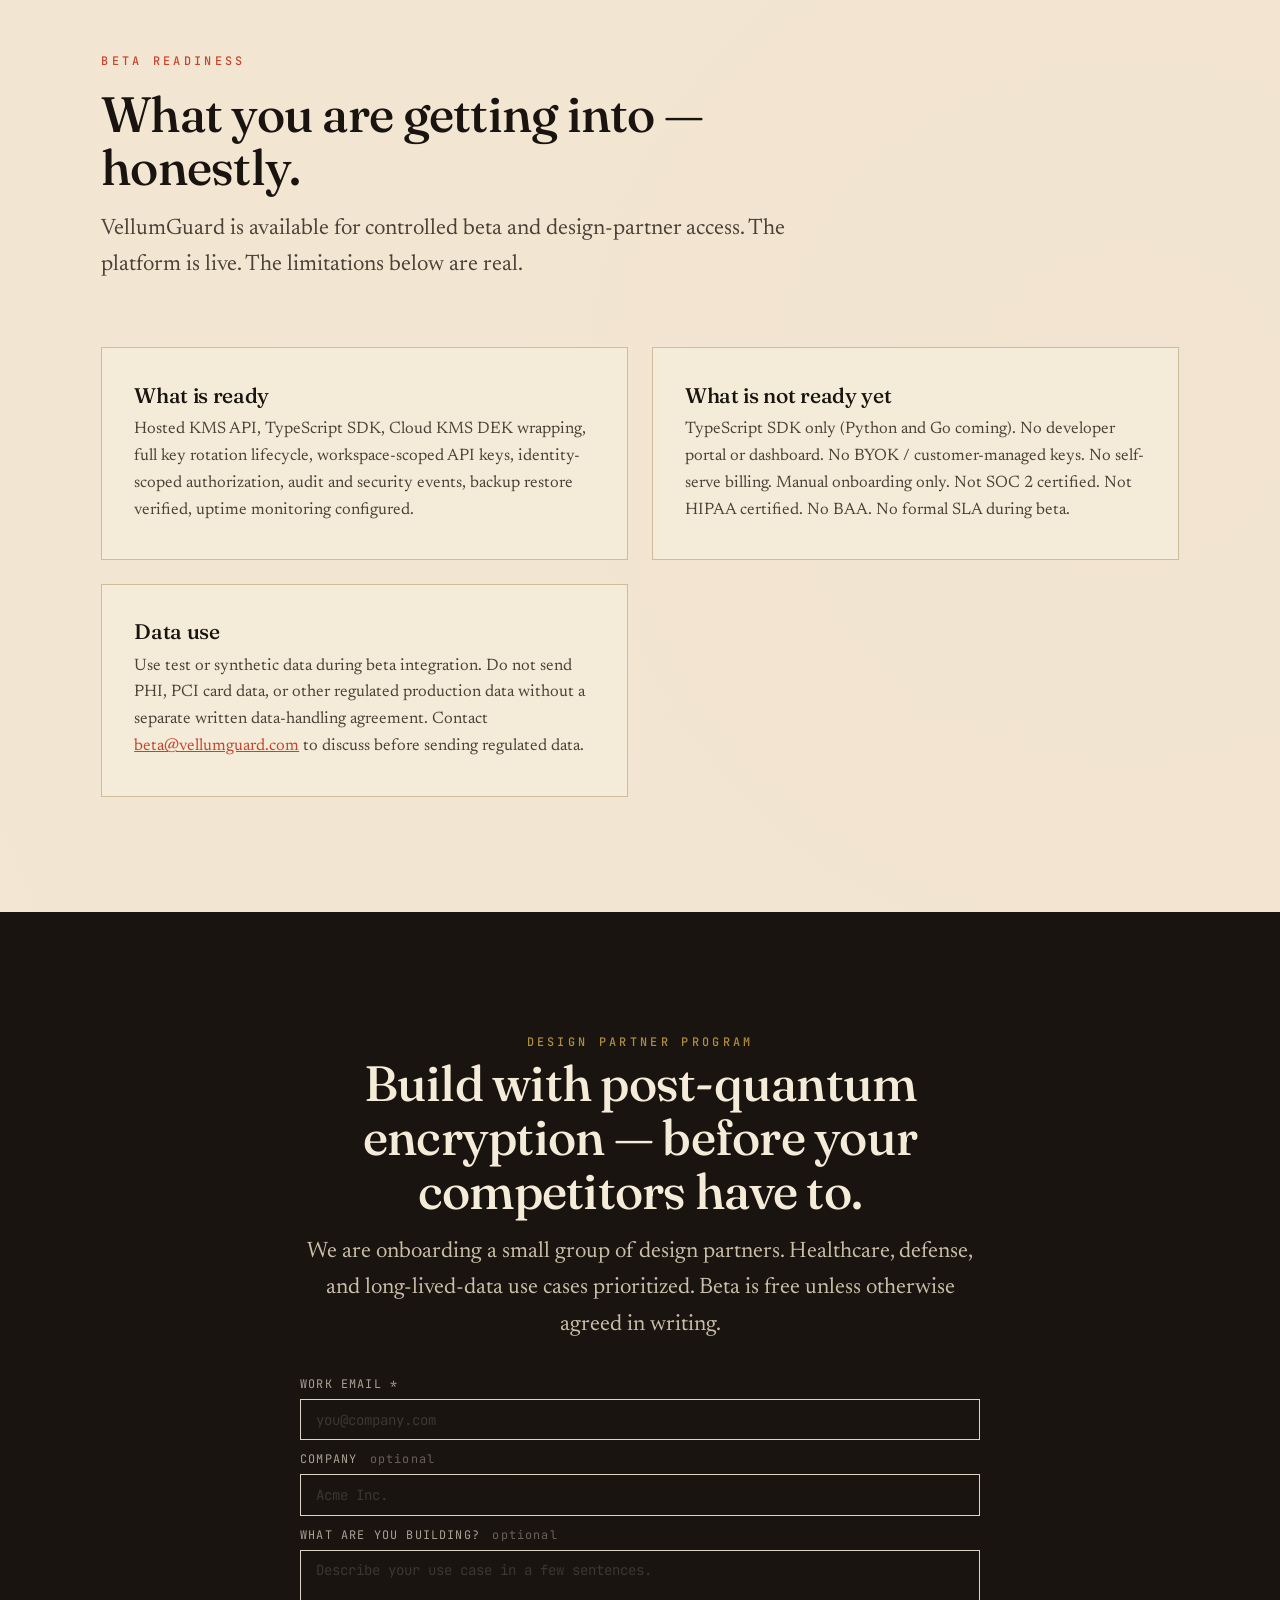
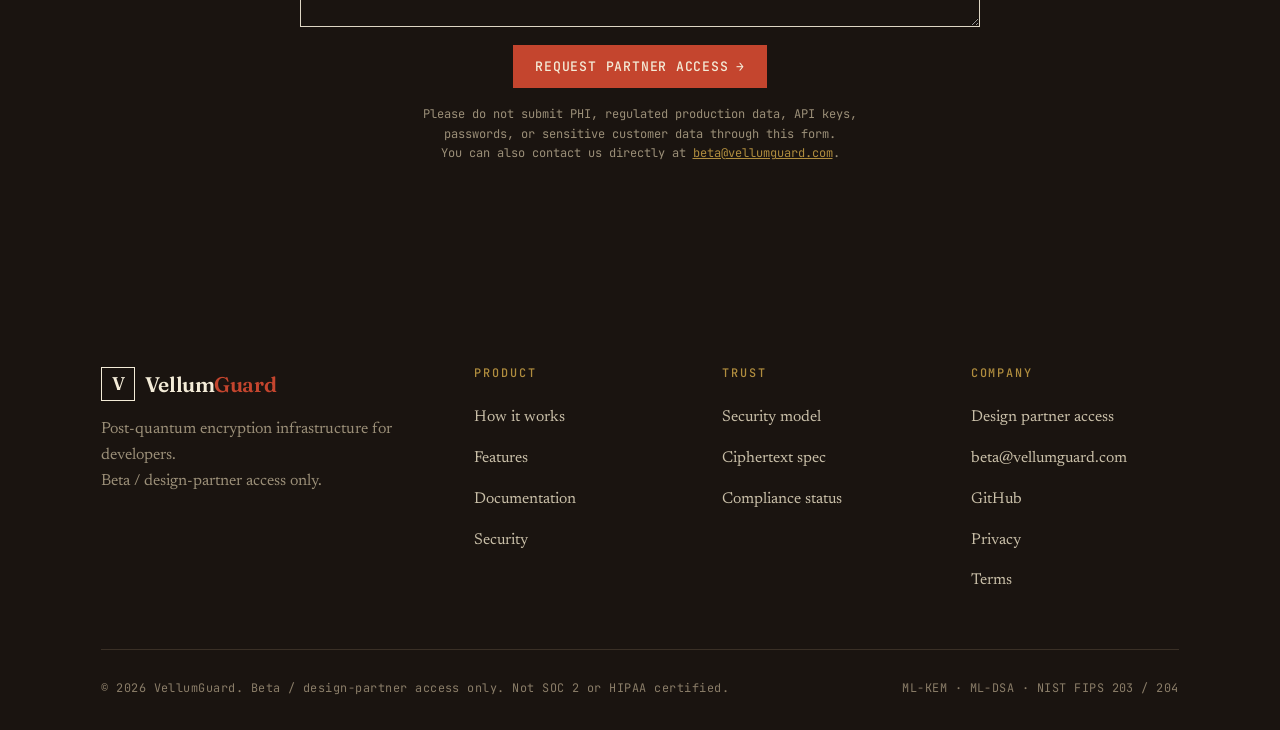
==== commit 53c3bac7: "Fix form status messages not showing after submission. Use shared form-status styles instead of inli" ====
--- a/index.html
+++ b/index.html
@@ -371,9 +371,9 @@
         <div class="cta-actions" style="margin-top:1.1rem;">
           <button type="submit" class="btn btn-solid" style="background:var(--rubric);border-color:var(--rubric);">Request partner access <span class="btn-arrow">→</span></button>
         </div>
-        <span class="cta-err"  hidden style="display:block;font-family:var(--mono);font-size:.8rem;color:#e8856b;margin-top:.7rem;">Please enter a valid email address.</span>
-        <span class="cta-msg"  hidden style="display:block;font-family:var(--mono);font-size:.8rem;color:var(--gild);margin-top:.7rem;">✦ Thank you — we received your request and will follow up from beta@vellumguard.com.</span>
-        <span class="cta-fail" hidden style="display:block;font-family:var(--mono);font-size:.8rem;color:#e8856b;margin-top:.7rem;">Something went wrong. Please email <a href="mailto:beta@vellumguard.com" style="color:#e8856b;">beta@vellumguard.com</a>.</span>
+        <span class="form-status cta-err"  hidden style="color:#e8856b;">Please enter a valid work email address.</span>
+        <span class="form-status cta-msg"  hidden style="color:var(--gild);">✦ Thank you — we received your request and will follow up from beta@vellumguard.com.</span>
+        <span class="form-status cta-fail" hidden style="color:#e8856b;">Something went wrong. Please email <a href="mailto:beta@vellumguard.com" style="color:#e8856b;">beta@vellumguard.com</a>.</span>
       </form>
       <p style="margin-top:1.1rem;font-family:var(--mono);font-size:.75rem;color:#9b8f78;text-align:center;">
         Please do not submit PHI, regulated production data, API keys, passwords, or sensitive customer data through this form.<br />
--- a/css/style.css
+++ b/css/style.css
@@ -96,6 +96,12 @@
 .btn:hover .btn-arrow { transform: translateX(3px); }
 
 /* ---------- access-request form ---------- */
+/* Status messages: hidden by default; :not([hidden]) makes them block when
+   the hidden attribute is removed, without relying on inline display:block
+   which would override the UA [hidden]{display:none} rule. */
+.form-status          { display: none; font-family: var(--mono); font-size: .8rem; margin-top: .7rem; }
+.form-status:not([hidden]) { display: block; }
+
 .form-fields { display: flex; flex-direction: column; gap: .65rem; width: 100%; text-align: left; margin-top: .2rem; }
 .form-label {
   display: block; font-family: var(--mono); font-size: .74rem;
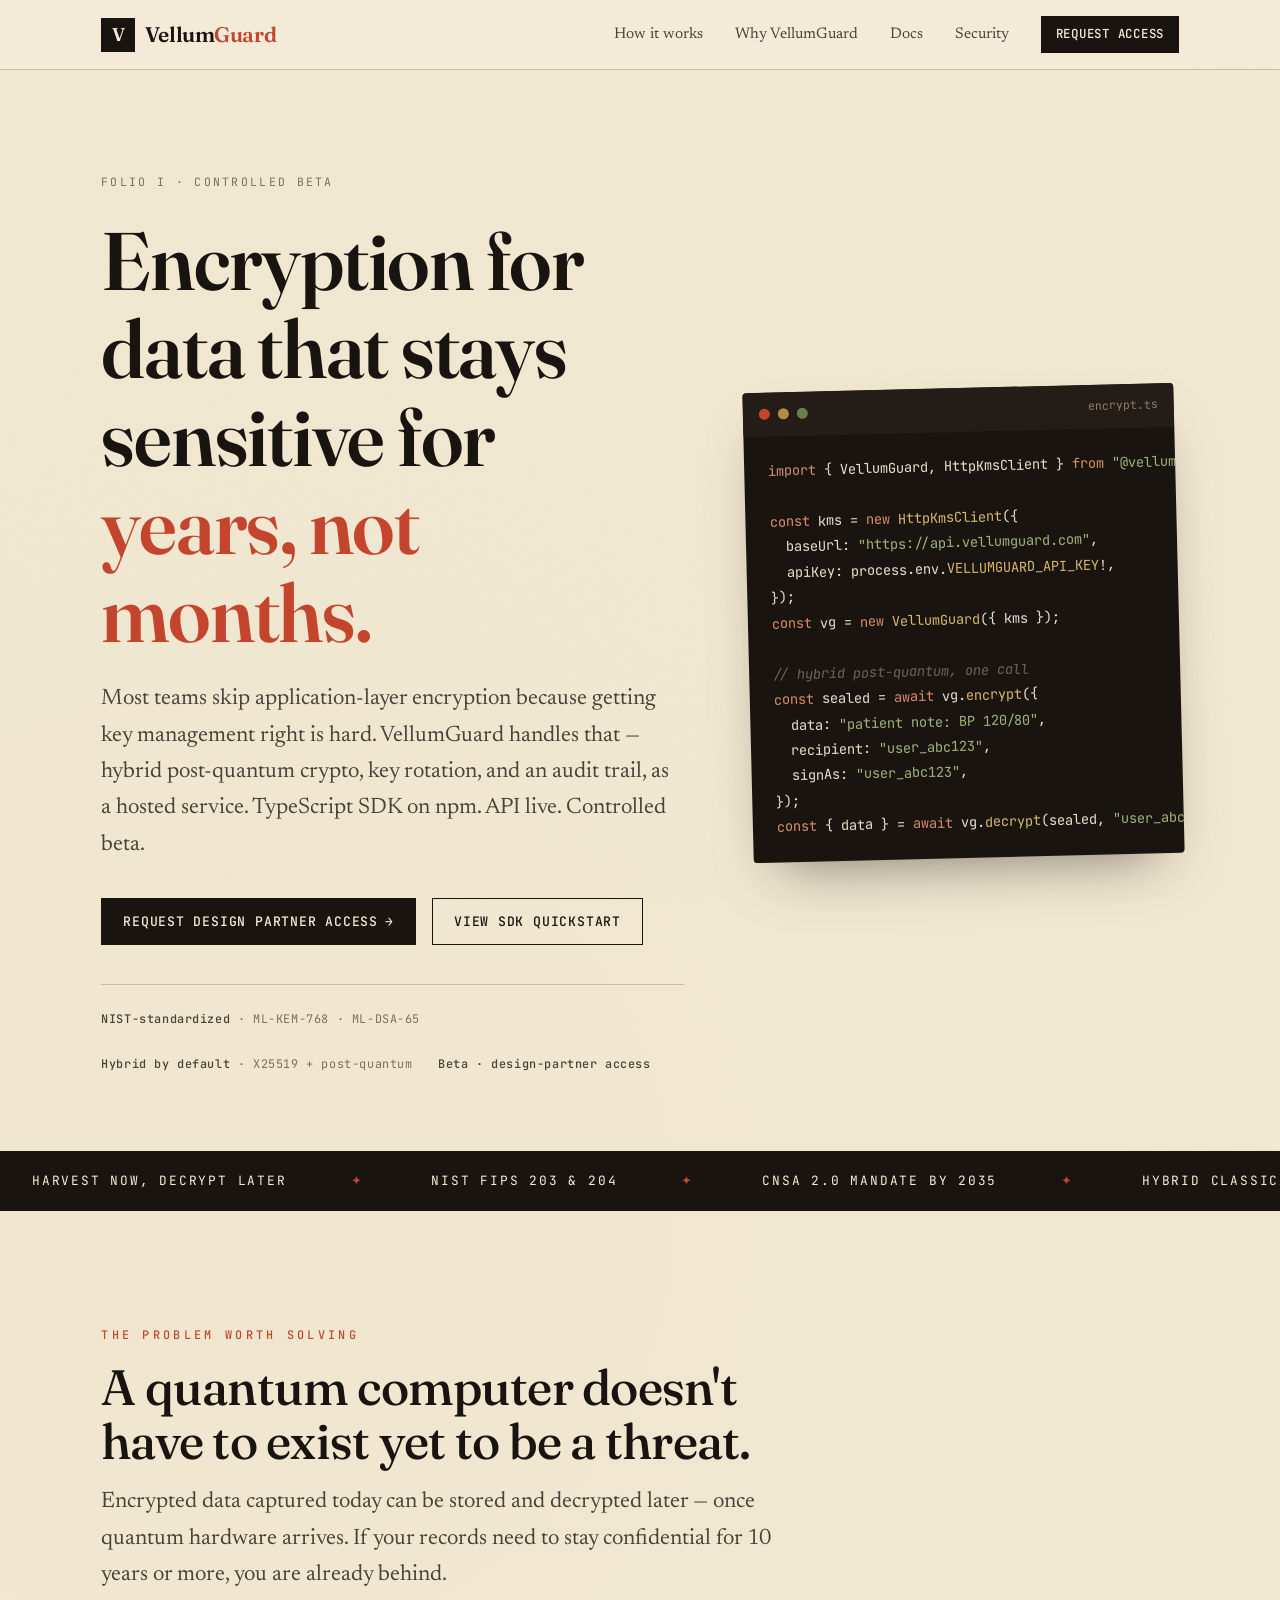
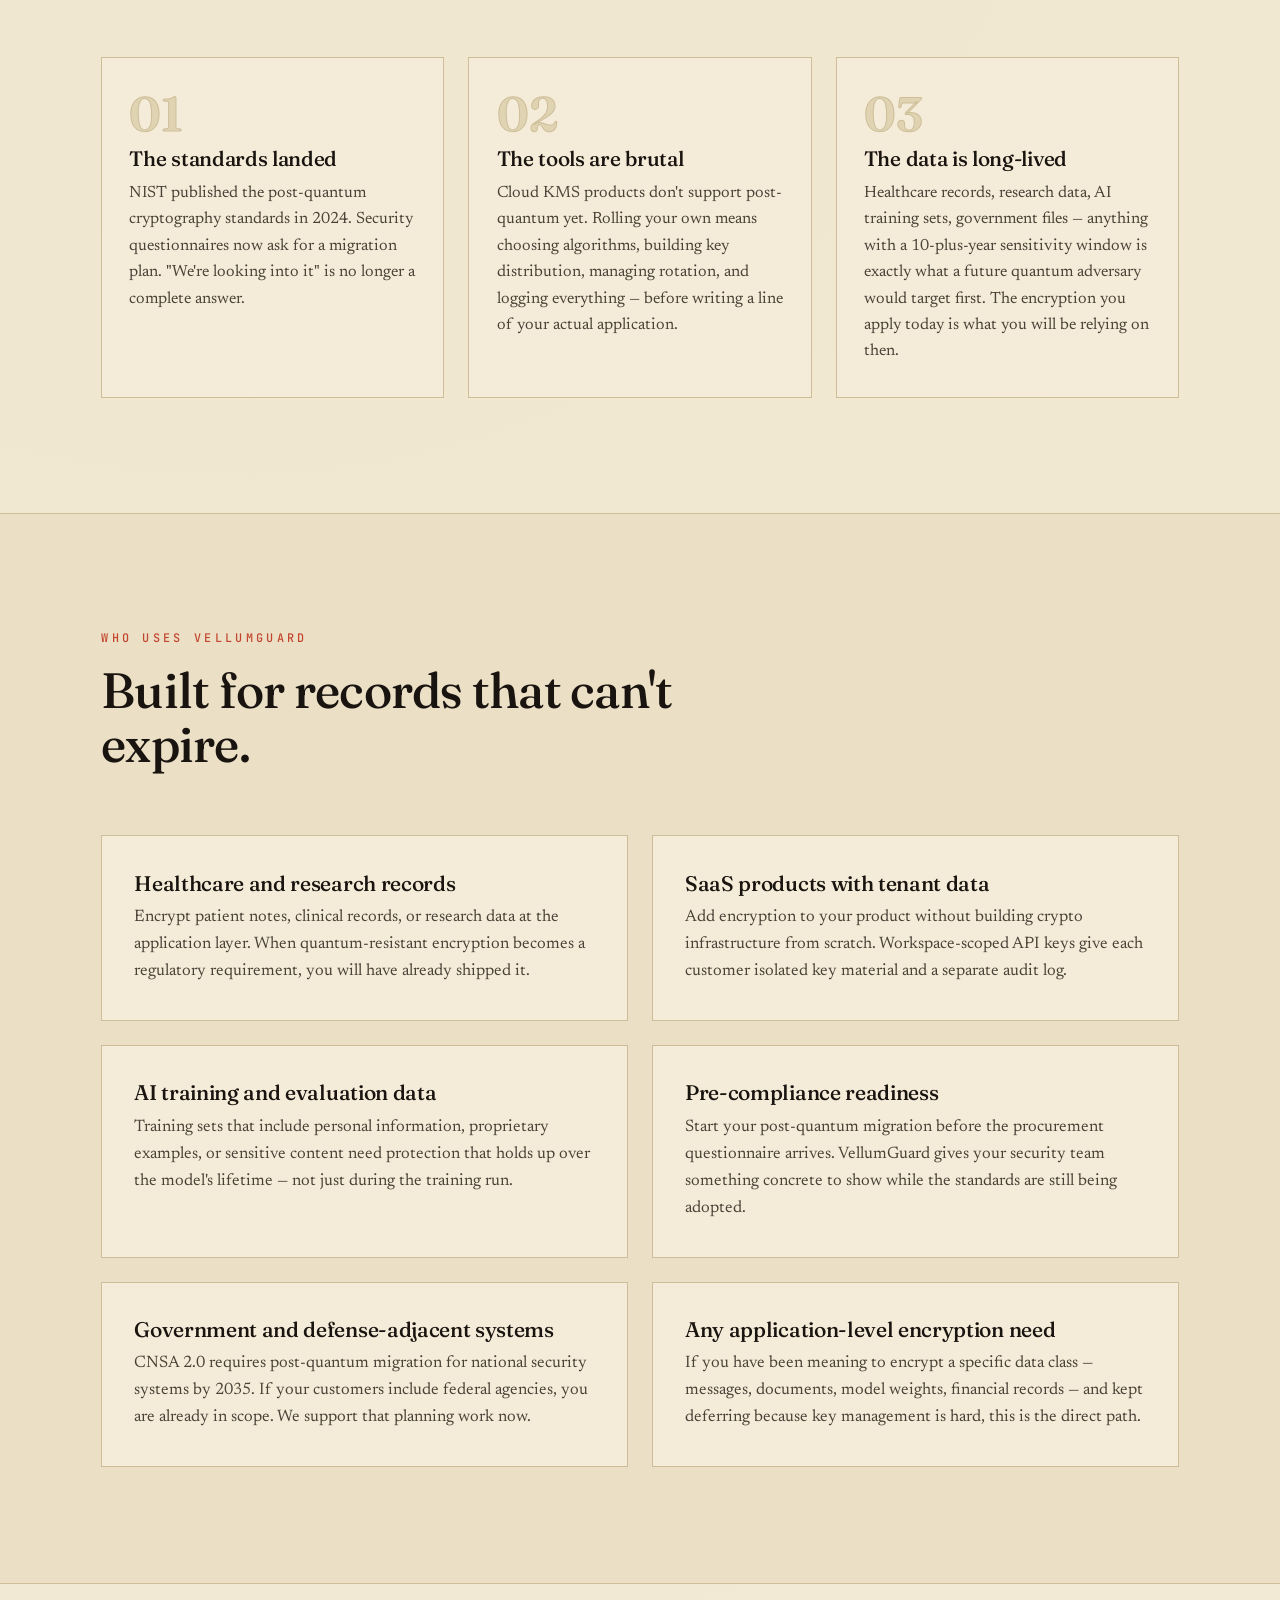
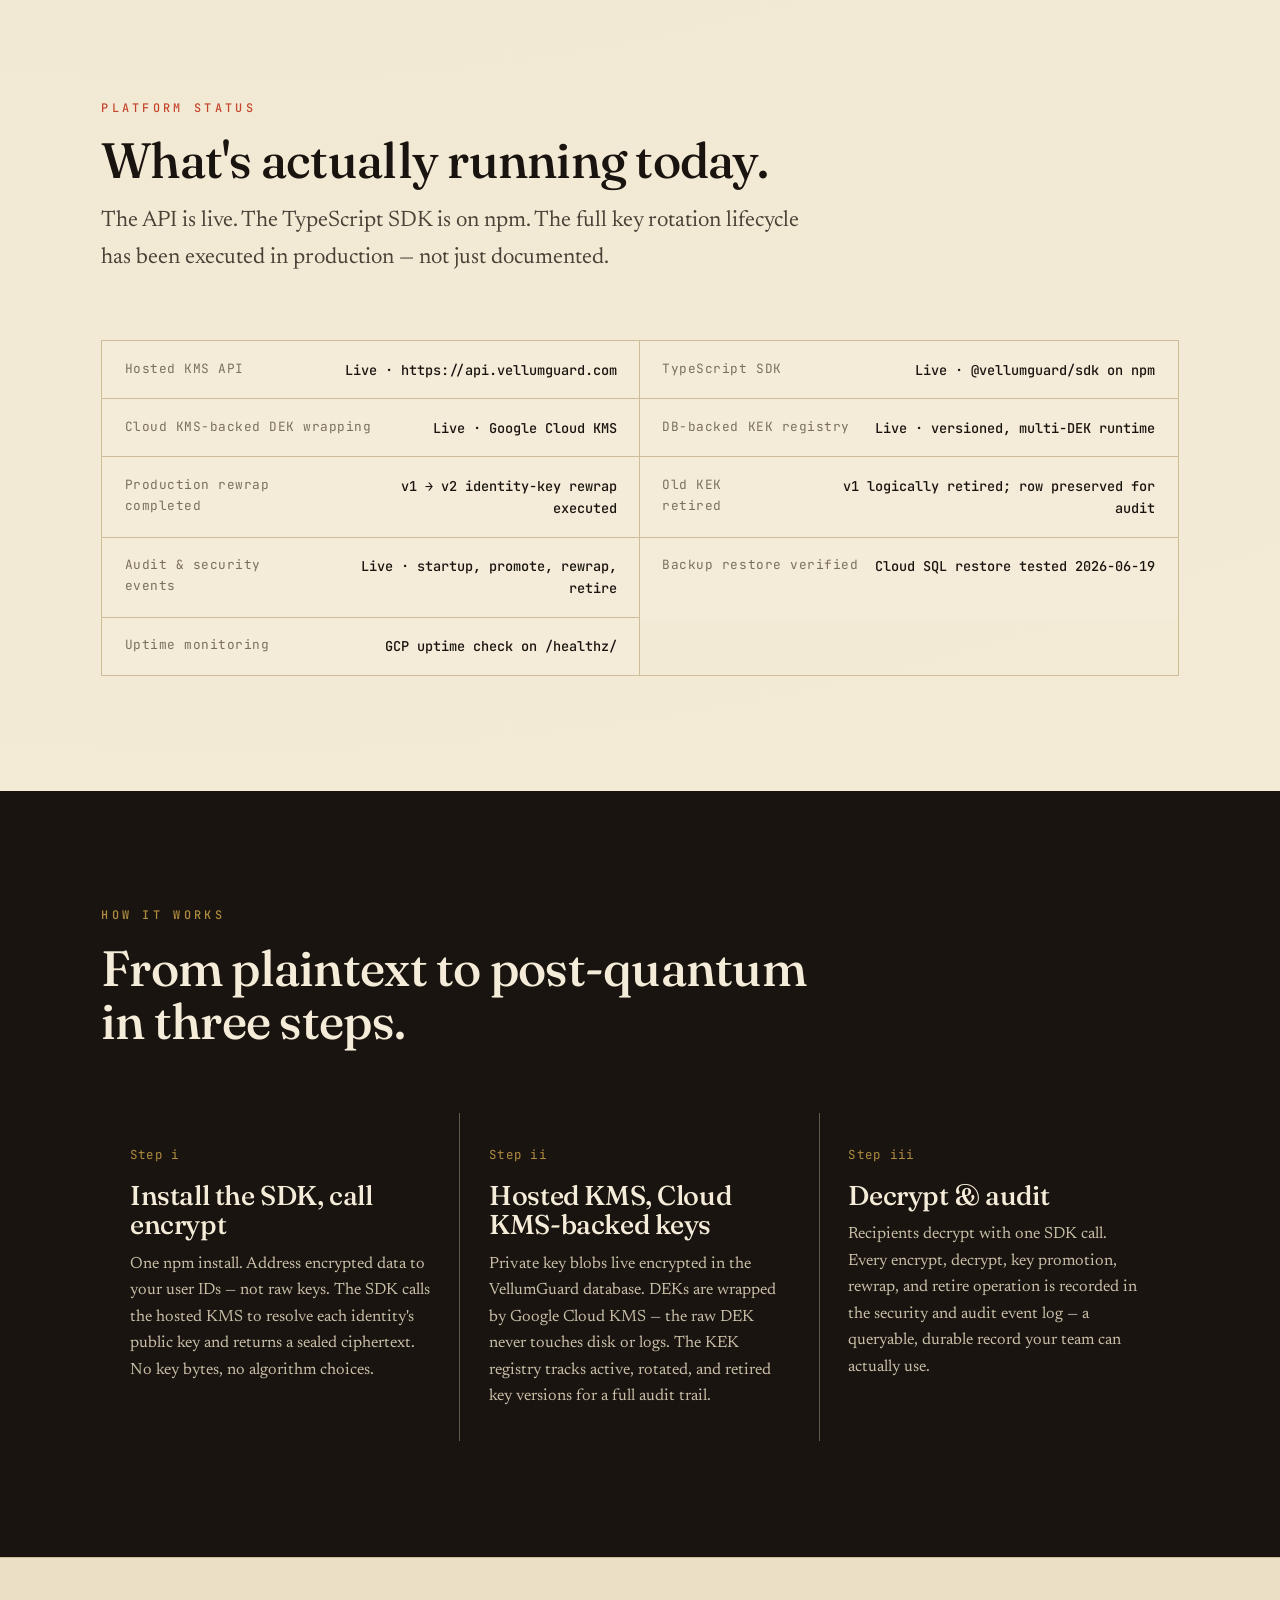
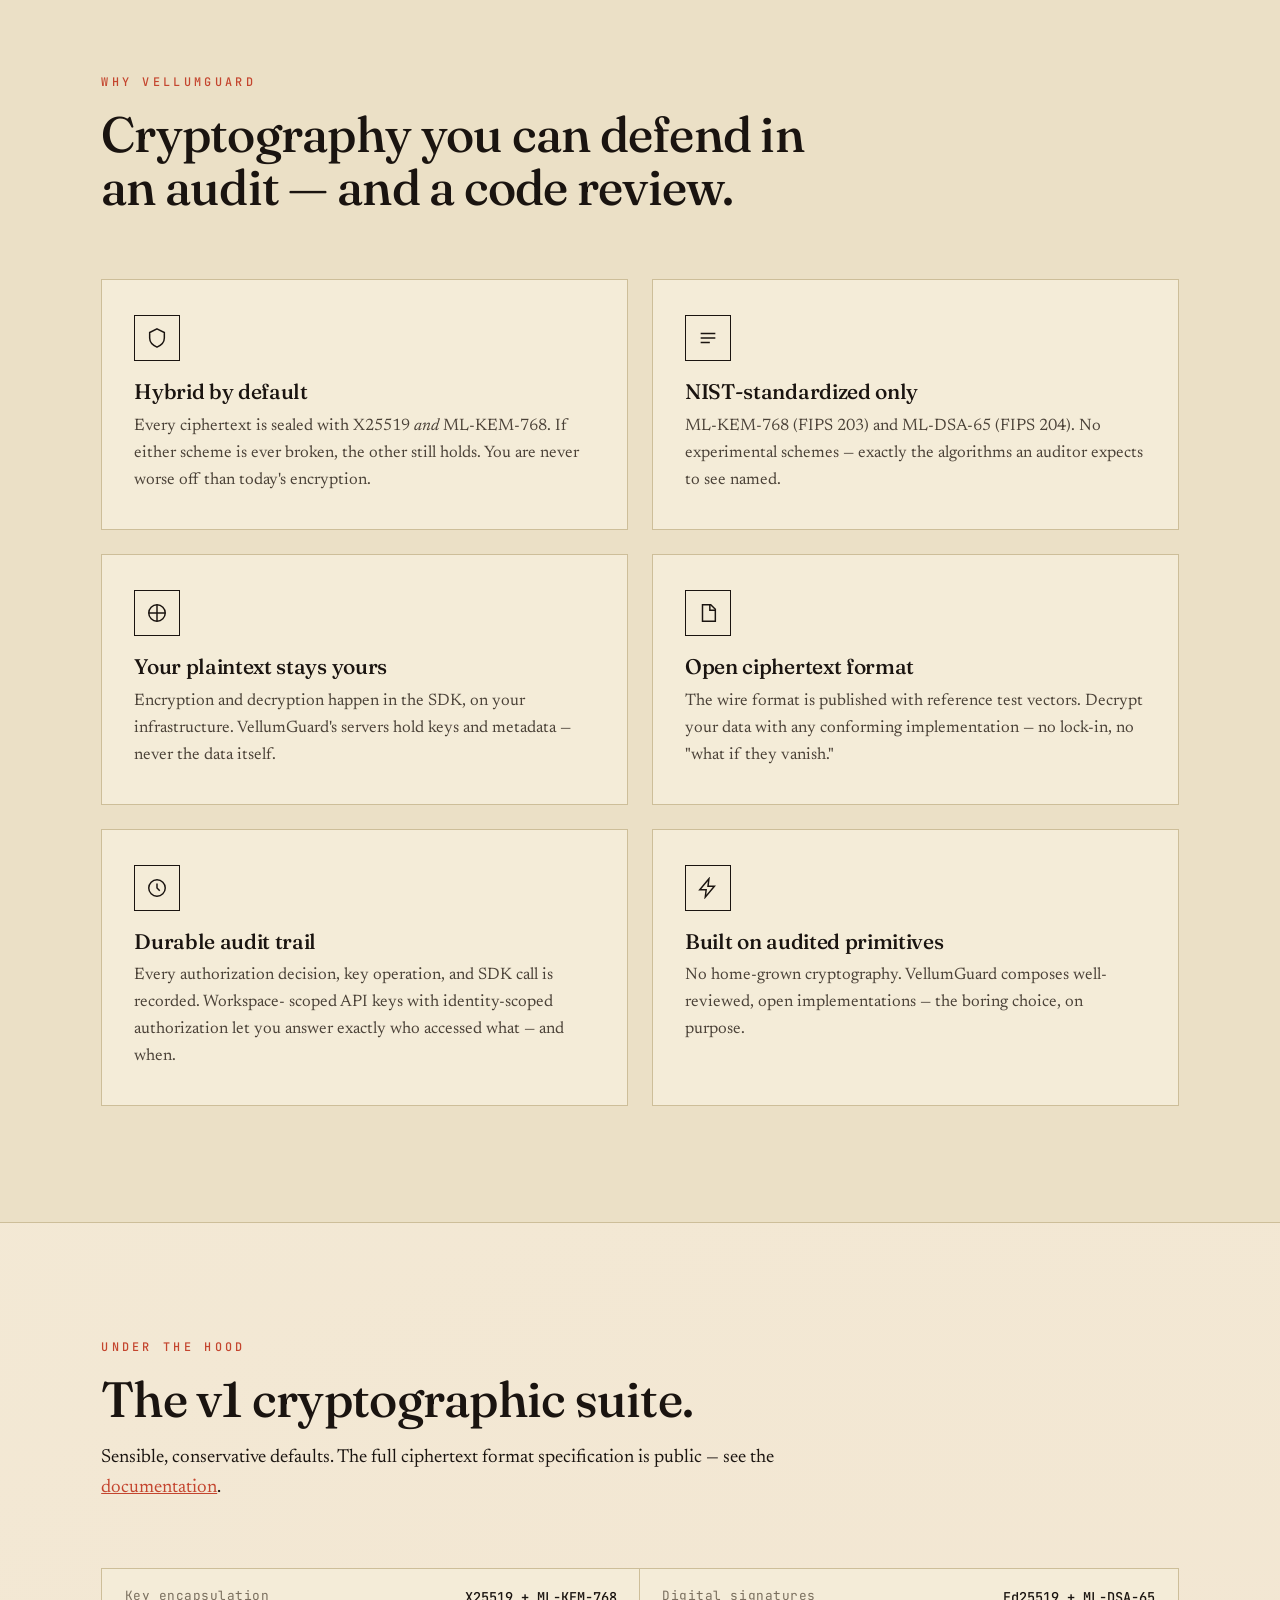
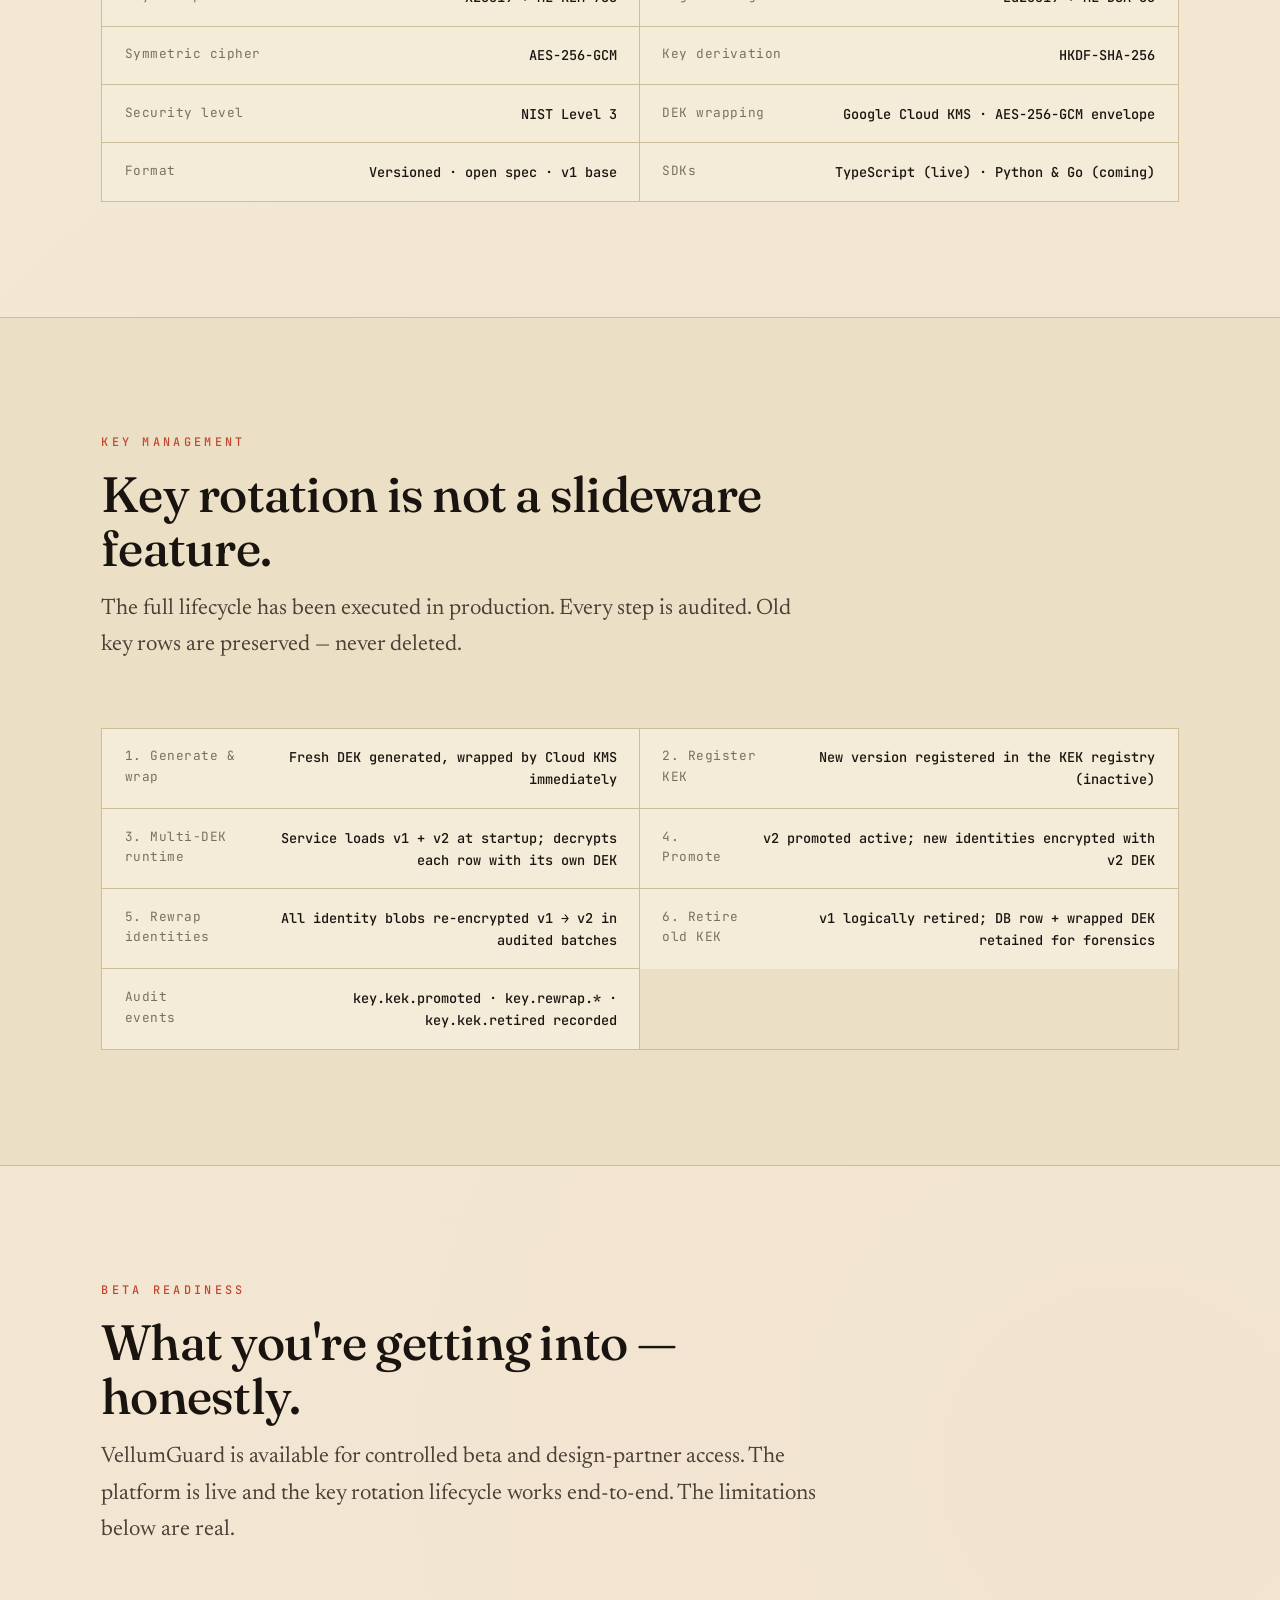
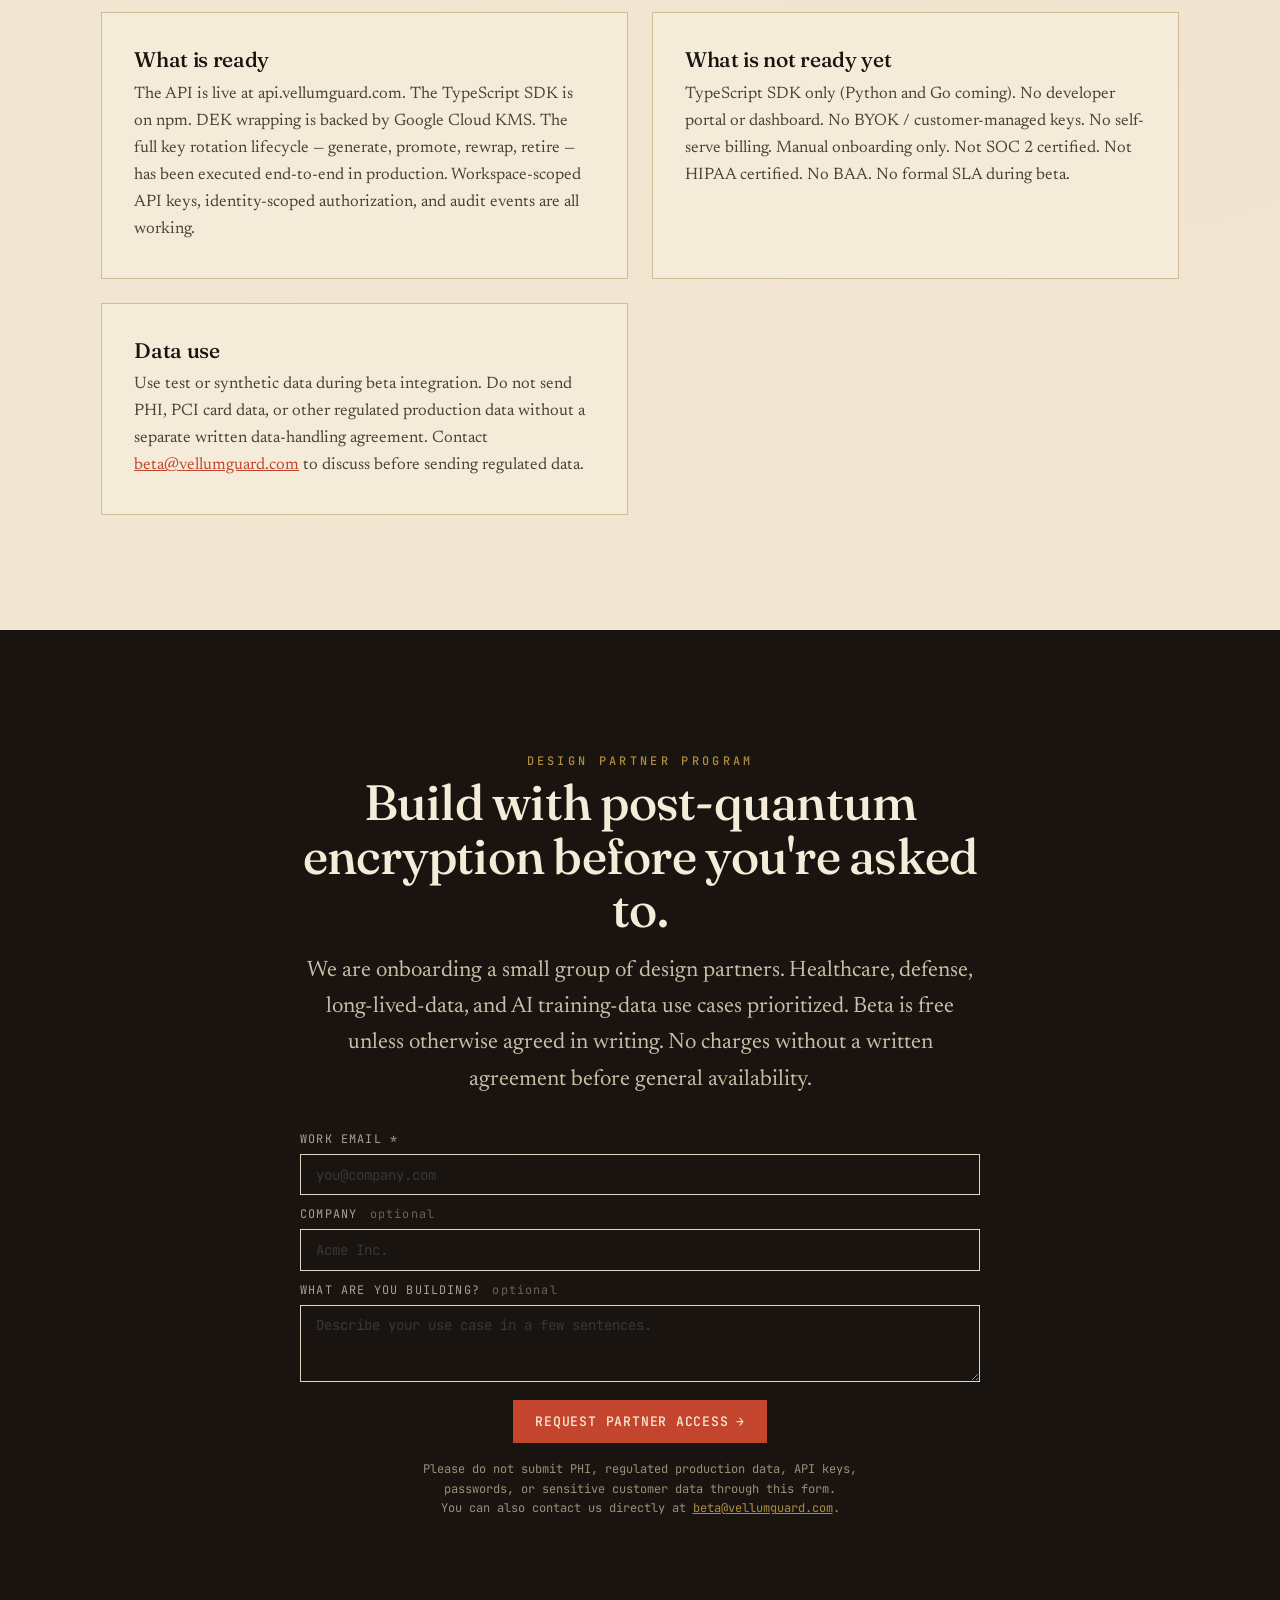
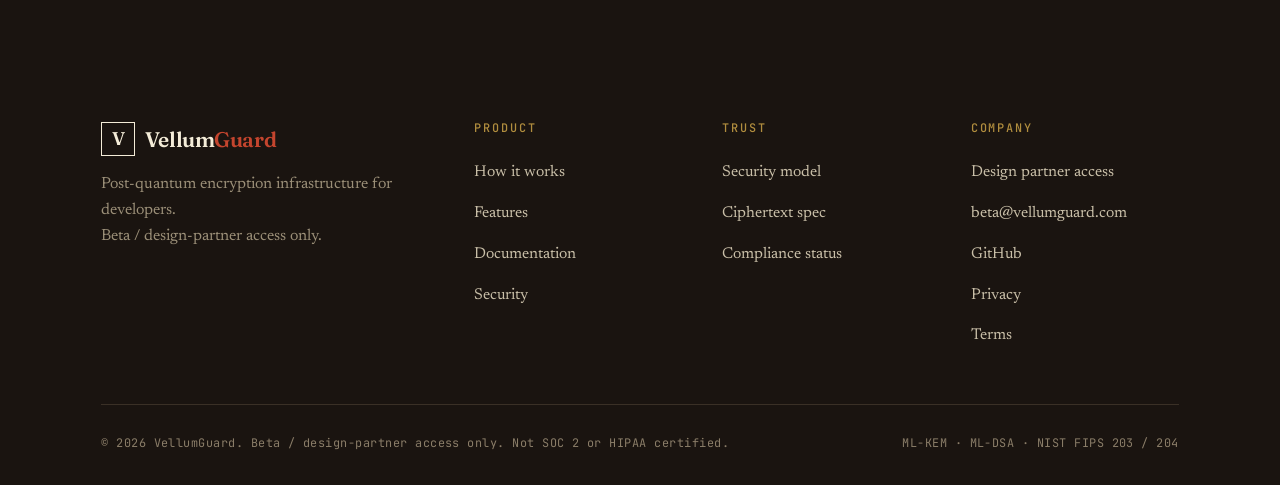
==== commit 392d02ce: "Rewrite homepage copy to be founder-led and problem-first - Hero: leads with the problem (key manage" ====
--- a/index.html
+++ b/index.html
@@ -3,13 +3,13 @@
 <head>
 <meta charset="UTF-8" />
 <meta name="viewport" content="width=device-width, initial-scale=1" />
-<title>VellumGuard — Post-quantum encryption infrastructure for developers</title>
-<meta name="description" content="VellumGuard is a hosted KMS for post-quantum encryption. Hybrid classical + post-quantum crypto, Cloud KMS-backed key wrapping, and a proven key rotation lifecycle. Beta / design-partner access." />
-<meta property="og:title" content="VellumGuard — Post-quantum encryption infrastructure" />
-<meta property="og:description" content="Hybrid post-quantum encryption as a hosted service. Cloud KMS-backed DEK wrapping, workspace-scoped API keys, and a proven rotation lifecycle. Built for data that has to outlive the quantum era." />
+<title>VellumGuard — Post-quantum encryption for long-lived sensitive data</title>
+<meta name="description" content="VellumGuard is a hosted encryption and key-management service for applications handling sensitive records. Hybrid post-quantum crypto, key rotation, and an audit trail — without building it yourself. Controlled beta." />
+<meta property="og:title" content="VellumGuard — Encryption for data that stays sensitive for years" />
+<meta property="og:description" content="A hosted key management and encryption service with hybrid post-quantum crypto, Cloud KMS-backed key wrapping, and a full rotation lifecycle. For healthcare, SaaS, AI, and long-lived sensitive data. Controlled beta and design-partner access." />
 <meta property="og:type" content="website" />
 <link rel="icon" href="assets/favicon.svg" type="image/svg+xml" />
-<link rel="stylesheet" href="css/style.css" />
+<link rel="stylesheet" href="css/style.css?v=2" />
 </head>
 <body>
 
@@ -35,15 +35,16 @@
 <section class="hero">
   <div class="wrap hero-grid">
     <div>
-      <p class="hero-folio reveal">Folio I · Post-quantum encryption infrastructure</p>
+      <p class="hero-folio reveal">Folio I · Controlled beta</p>
       <h1 class="reveal" data-d="1">
-        Post-quantum encryption<br />
-        for the <span class="rubric">quantum era.</span>
+        Encryption for data that stays<br />
+        sensitive for <span class="rubric">years, not months.</span>
       </h1>
       <p class="lead hero-lead reveal" data-d="2">
-        VellumGuard gives developers a hosted key-management and encryption layer
-        for long-lived sensitive data — with hybrid post-quantum cryptography,
-        auditability, and a proven Cloud KMS-backed key rotation lifecycle.
+        Most teams skip application-layer encryption because getting key management
+        right is hard. VellumGuard handles that — hybrid post-quantum crypto, key
+        rotation, and an audit trail, as a hosted service. TypeScript SDK on npm.
+        API live. Controlled beta.
       </p>
       <div class="hero-actions reveal" data-d="3">
         <a href="#start" class="btn btn-solid">Request Design Partner Access <span class="btn-arrow">→</span></a>
@@ -107,43 +108,93 @@
     <div class="sec-head reveal">
       <span class="eyebrow">The problem worth solving</span>
       <h2>A quantum computer doesn't have to exist yet to be a threat.</h2>
-      <p class="lead">Encrypted data captured today can be stored and broken later. For
-        records that stay sensitive for decades, the clock is already running.</p>
+      <p class="lead">Encrypted data captured today can be stored and decrypted later —
+        once quantum hardware arrives. If your records need to stay confidential for
+        10 years or more, you are already behind.</p>
     </div>
     <div class="problem-grid">
       <div class="problem-card reveal" data-d="1">
         <div class="problem-num">01</div>
         <h3>The standards landed</h3>
-        <p>NIST finalized post-quantum cryptography standards in 2024. Security
-          questionnaires now ask for a post-quantum roadmap — and "we're looking into it"
-          is no longer an answer.</p>
+        <p>NIST published the post-quantum cryptography standards in 2024. Security
+          questionnaires now ask for a migration plan. "We're looking into it" is no
+          longer a complete answer.</p>
       </div>
       <div class="problem-card reveal" data-d="2">
         <div class="problem-num">02</div>
         <h3>The tools are brutal</h3>
-        <p>Cloud KMS products are infrastructure-grade and PQ-incomplete. Rolling your own
-          with low-level libraries means becoming a cryptographer — and owning key
-          distribution, rotation, and audit.</p>
+        <p>Cloud KMS products don't support post-quantum yet. Rolling your own means
+          choosing algorithms, building key distribution, managing rotation, and logging
+          everything — before writing a line of your actual application.</p>
       </div>
       <div class="problem-card reveal" data-d="3">
         <div class="problem-num">03</div>
         <h3>The data is long-lived</h3>
-        <p>Healthcare records, government and defense data, intellectual property, AI
-          training data — anything with a multi-decade sensitivity horizon is exactly what
-          a future quantum adversary would target.</p>
+        <p>Healthcare records, research data, AI training sets, government files —
+          anything with a 10-plus-year sensitivity window is exactly what a future quantum
+          adversary would target first. The encryption you apply today is what you will be
+          relying on then.</p>
+      </div>
+    </div>
+  </div>
+</section>
+
+<!-- ===================== USE CASES ===================== -->
+<section class="band band-tint" id="use-cases">
+  <div class="wrap">
+    <div class="sec-head reveal">
+      <span class="eyebrow">Who uses VellumGuard</span>
+      <h2>Built for records that can't expire.</h2>
+    </div>
+    <div class="feat-grid">
+      <div class="feat reveal" data-d="1">
+        <h3>Healthcare and research records</h3>
+        <p>Encrypt patient notes, clinical records, or research data at the application
+          layer. When quantum-resistant encryption becomes a regulatory requirement,
+          you will have already shipped it.</p>
+      </div>
+      <div class="feat reveal" data-d="2">
+        <h3>SaaS products with tenant data</h3>
+        <p>Add encryption to your product without building crypto infrastructure from
+          scratch. Workspace-scoped API keys give each customer isolated key material
+          and a separate audit log.</p>
+      </div>
+      <div class="feat reveal" data-d="1">
+        <h3>AI training and evaluation data</h3>
+        <p>Training sets that include personal information, proprietary examples, or
+          sensitive content need protection that holds up over the model's lifetime —
+          not just during the training run.</p>
+      </div>
+      <div class="feat reveal" data-d="2">
+        <h3>Pre-compliance readiness</h3>
+        <p>Start your post-quantum migration before the procurement questionnaire
+          arrives. VellumGuard gives your security team something concrete to show
+          while the standards are still being adopted.</p>
+      </div>
+      <div class="feat reveal" data-d="1">
+        <h3>Government and defense-adjacent systems</h3>
+        <p>CNSA 2.0 requires post-quantum migration for national security systems
+          by 2035. If your customers include federal agencies, you are already in scope.
+          We support that planning work now.</p>
+      </div>
+      <div class="feat reveal" data-d="2">
+        <h3>Any application-level encryption need</h3>
+        <p>If you have been meaning to encrypt a specific data class — messages,
+          documents, model weights, financial records — and kept deferring because
+          key management is hard, this is the direct path.</p>
       </div>
     </div>
   </div>
 </section>
 
 <!-- ===================== TRACTION ===================== -->
-<section class="band band-tint" id="status">
+<section class="band" id="status">
   <div class="wrap">
     <div class="sec-head reveal">
       <span class="eyebrow">Platform status</span>
-      <h2>Live platform. Proven rotation lifecycle.</h2>
-      <p class="lead">The infrastructure is running. The key rotation lifecycle has been
-        executed end-to-end in production.</p>
+      <h2>What's actually running today.</h2>
+      <p class="lead">The API is live. The TypeScript SDK is on npm. The full key rotation
+        lifecycle has been executed in production — not just documented.</p>
     </div>
     <div class="spec reveal">
       <div class="spec-row"><span class="spec-k">Hosted KMS API</span><span class="spec-v">Live · https://api.vellumguard.com</span></div>
@@ -164,13 +215,13 @@
   <div class="wrap">
     <div class="sec-head reveal">
       <span class="eyebrow">How it works</span>
-      <h2>From plaintext to post-quantum in three moves.</h2>
+      <h2>From plaintext to post-quantum in three steps.</h2>
     </div>
     <div class="steps">
       <div class="step reveal" data-d="1">
         <div class="step-k">Step i</div>
         <h3>Install the SDK, call encrypt</h3>
-        <p>One npm package. Address encrypted data to your own user IDs — not raw keys.
+        <p>One npm install. Address encrypted data to your user IDs — not raw keys.
           The SDK calls the hosted KMS to resolve each identity's public key and returns
           a sealed ciphertext. No key bytes, no algorithm choices.</p>
       </div>
@@ -314,16 +365,19 @@
   <div class="wrap">
     <div class="sec-head reveal">
       <span class="eyebrow">Beta readiness</span>
-      <h2>What you are getting into — honestly.</h2>
+      <h2>What you're getting into — honestly.</h2>
       <p class="lead">VellumGuard is available for controlled beta and design-partner
-        access. The platform is live. The limitations below are real.</p>
+        access. The platform is live and the key rotation lifecycle works end-to-end.
+        The limitations below are real.</p>
     </div>
     <div class="feat-grid">
       <div class="feat reveal" data-d="1">
         <h3>What is ready</h3>
-        <p>Hosted KMS API, TypeScript SDK, Cloud KMS DEK wrapping, full key rotation
-          lifecycle, workspace-scoped API keys, identity-scoped authorization, audit and
-          security events, backup restore verified, uptime monitoring configured.</p>
+        <p>The API is live at api.vellumguard.com. The TypeScript SDK is on npm. DEK
+          wrapping is backed by Google Cloud KMS. The full key rotation lifecycle —
+          generate, promote, rewrap, retire — has been executed end-to-end in production.
+          Workspace-scoped API keys, identity-scoped authorization, and audit events are
+          all working.</p>
       </div>
       <div class="feat reveal" data-d="2">
         <h3>What is not ready yet</h3>
@@ -347,10 +401,11 @@
   <div class="wrap">
     <div class="cta-box reveal">
       <span class="eyebrow">Design partner program</span>
-      <h2>Build with post-quantum encryption — before your competitors have to.</h2>
+      <h2>Build with post-quantum encryption before you're asked to.</h2>
       <p class="lead">We are onboarding a small group of design partners. Healthcare,
-        defense, and long-lived-data use cases prioritized. Beta is free unless
-        otherwise agreed in writing.</p>
+        defense, long-lived-data, and AI training-data use cases prioritized. Beta is
+        free unless otherwise agreed in writing. No charges without a written agreement
+        before general availability.</p>
       <form class="cta-form" novalidate>
         <input type="hidden" name="source" value="vellumguard-website" />
         <input type="hidden" name="form"   value="design-partner-access" />
@@ -429,6 +484,6 @@
   </div>
 </footer>
 
-<script src="js/main.js"></script>
+<script src="js/main.js?v=2"></script>
 </body>
 </html>
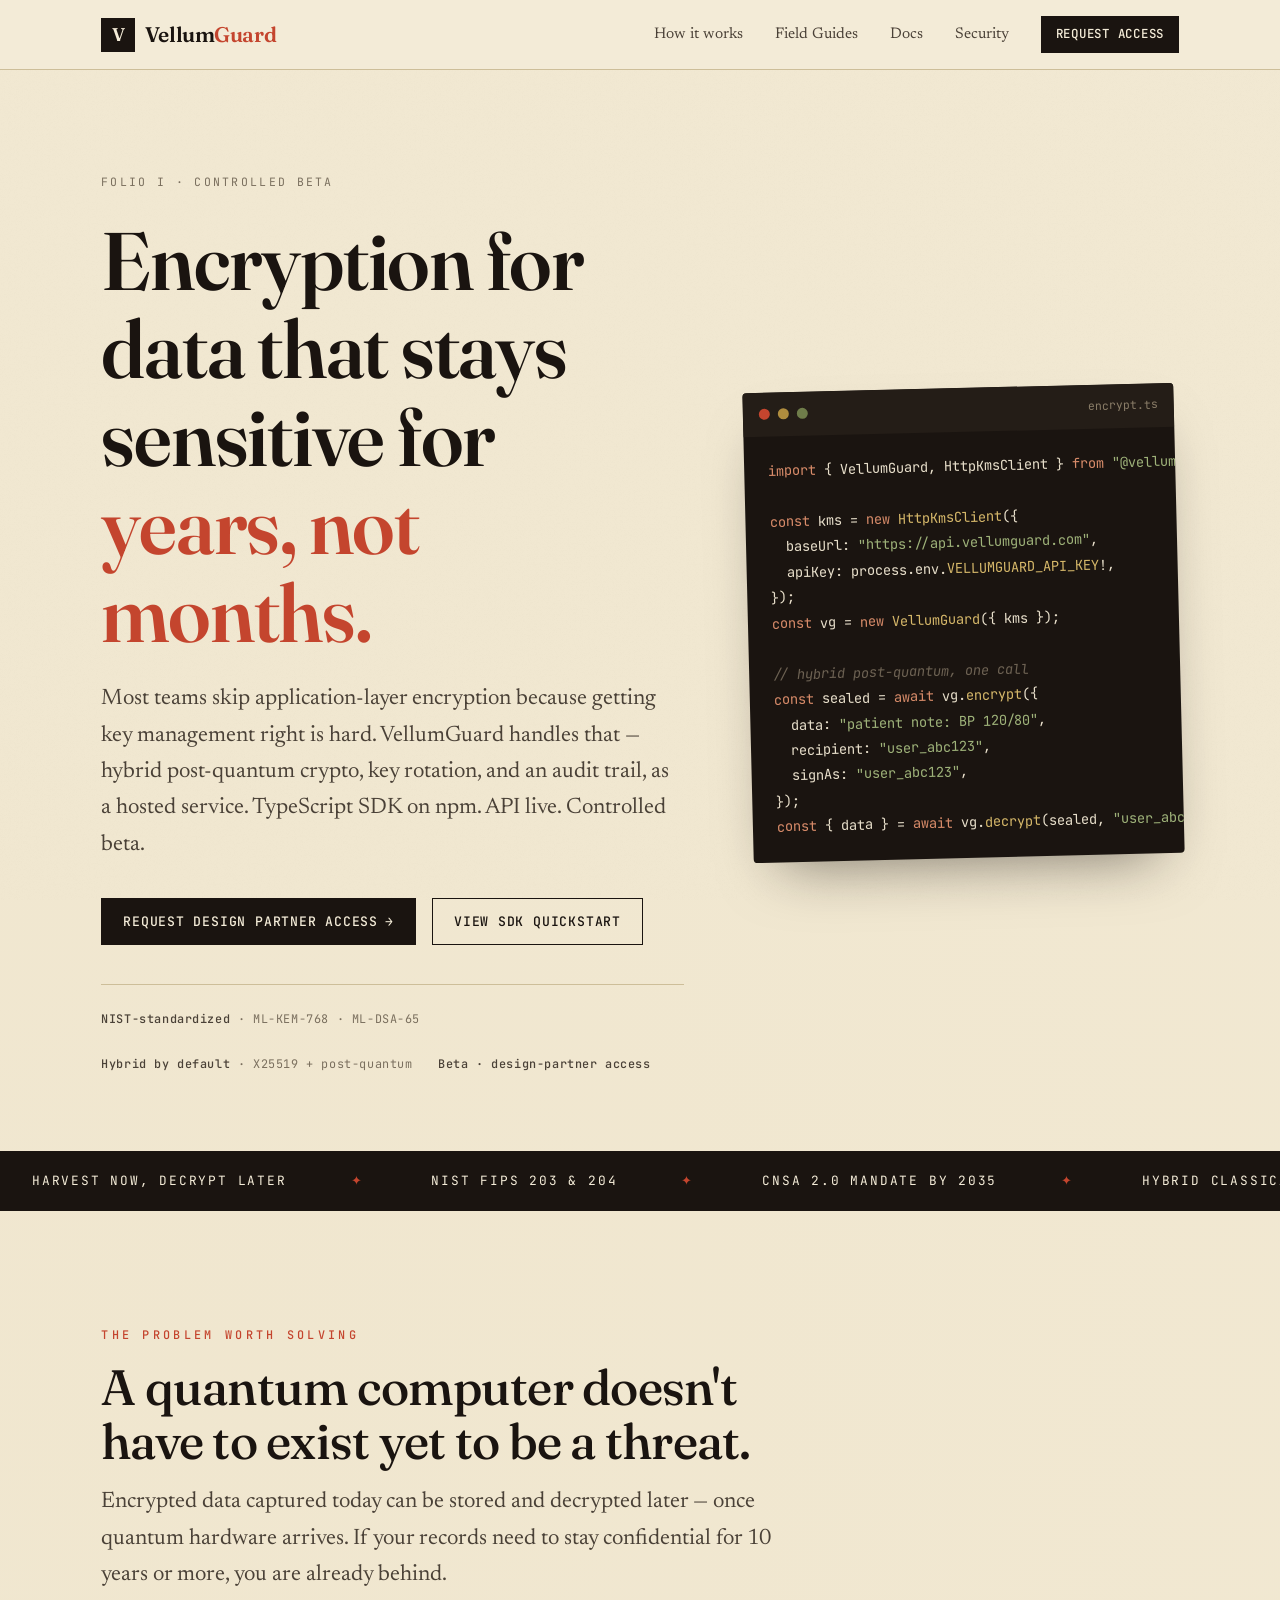
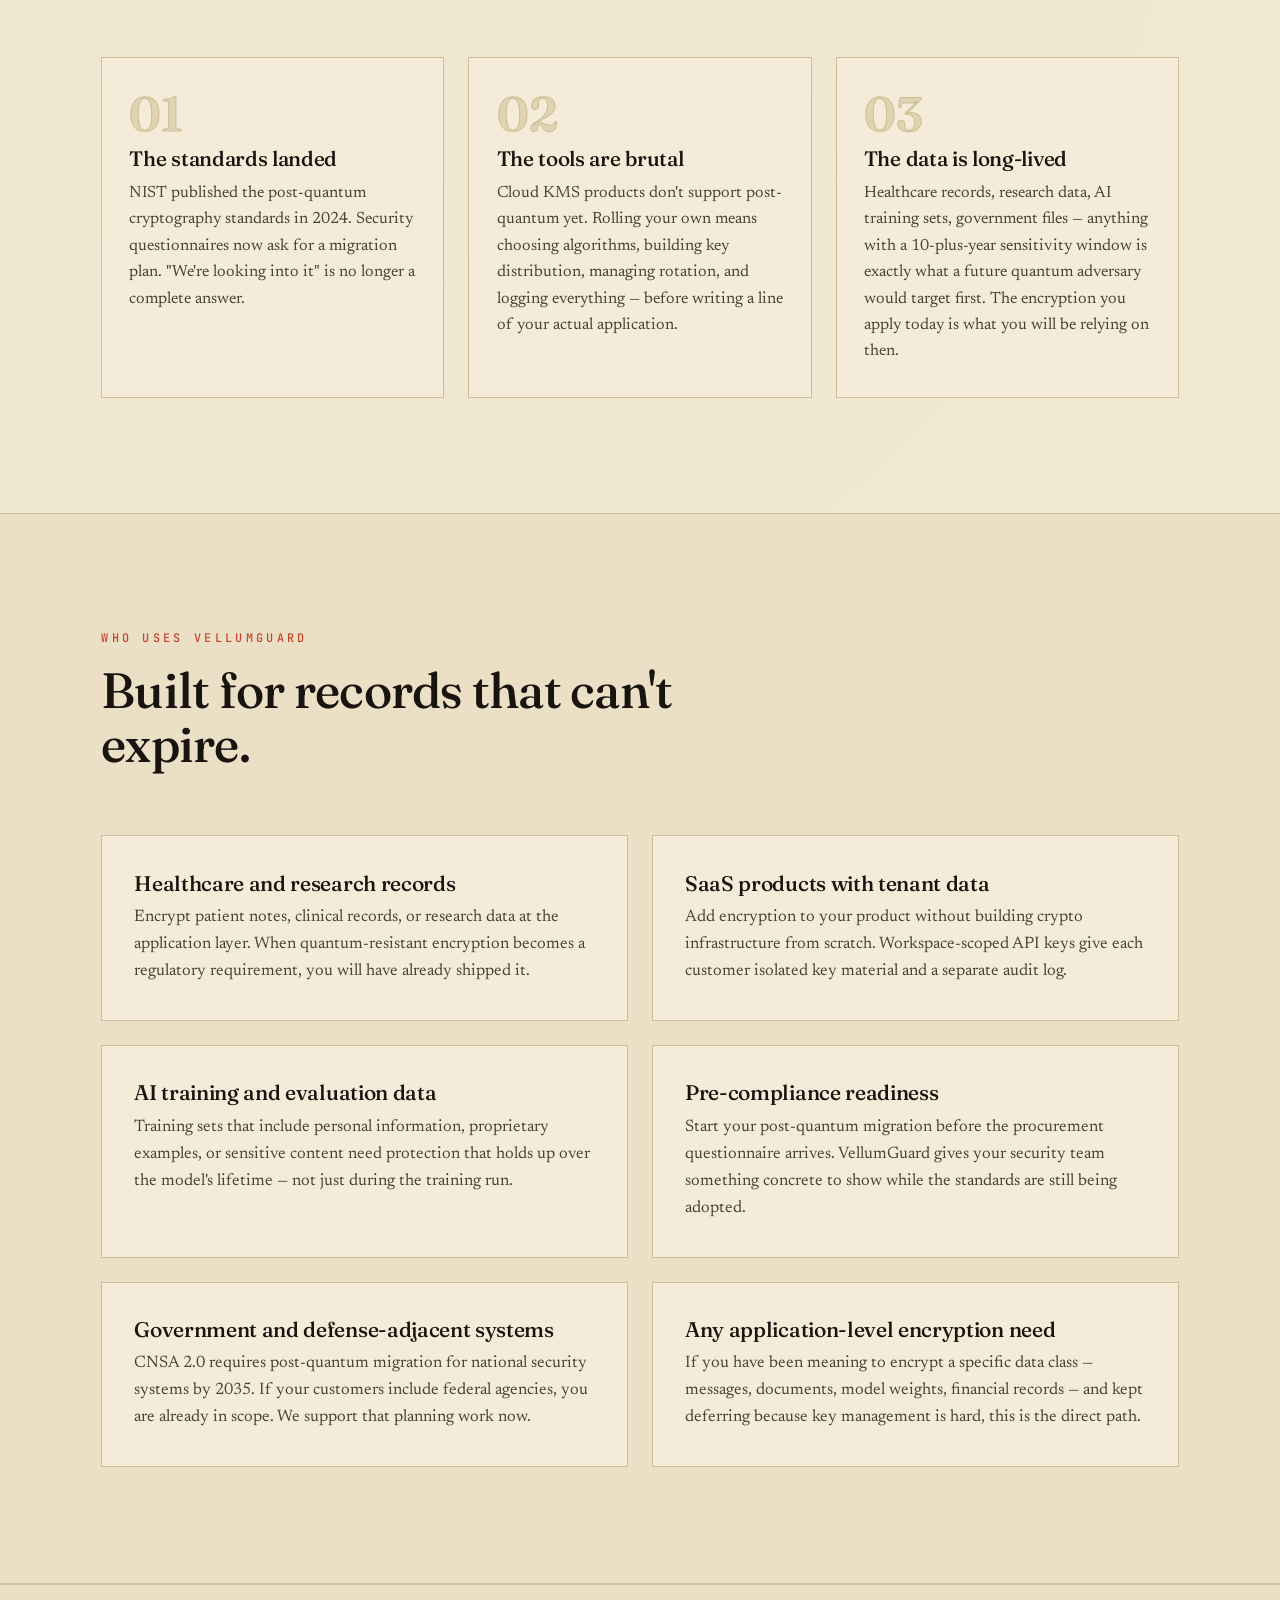
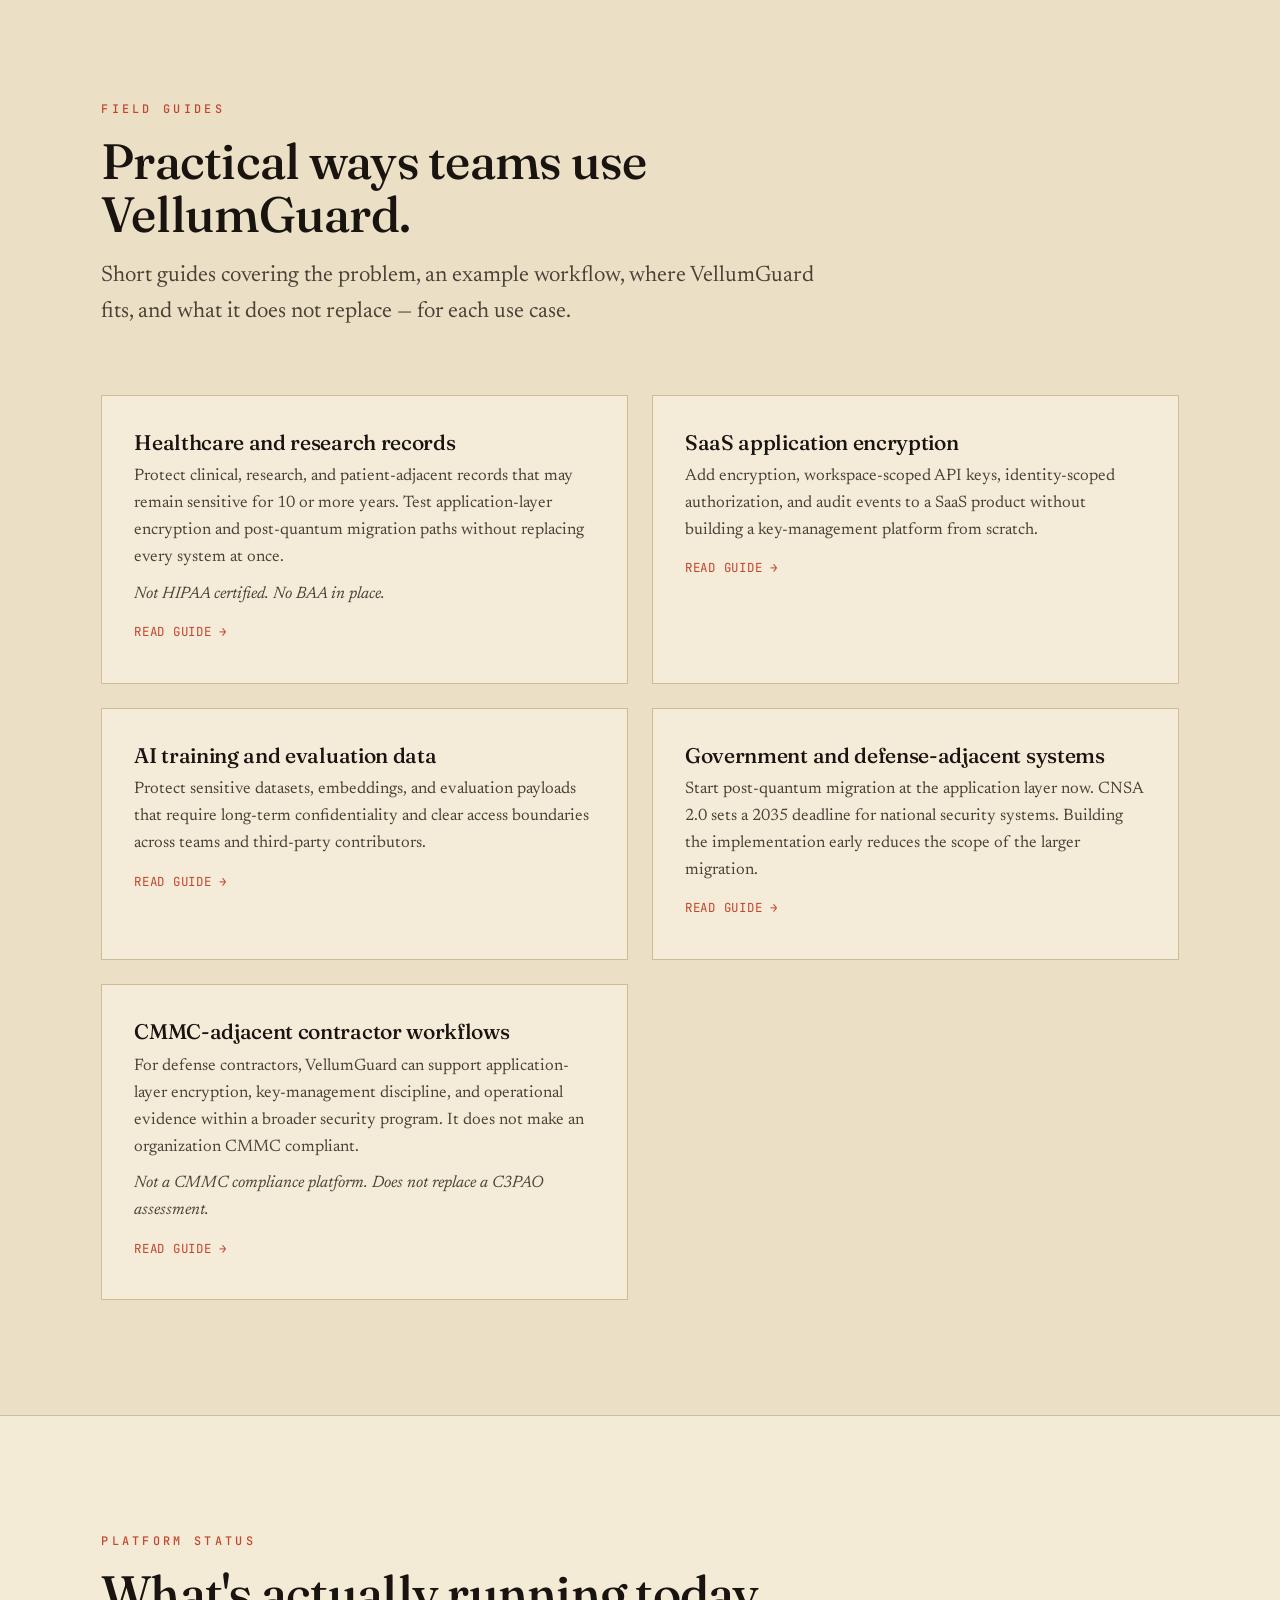
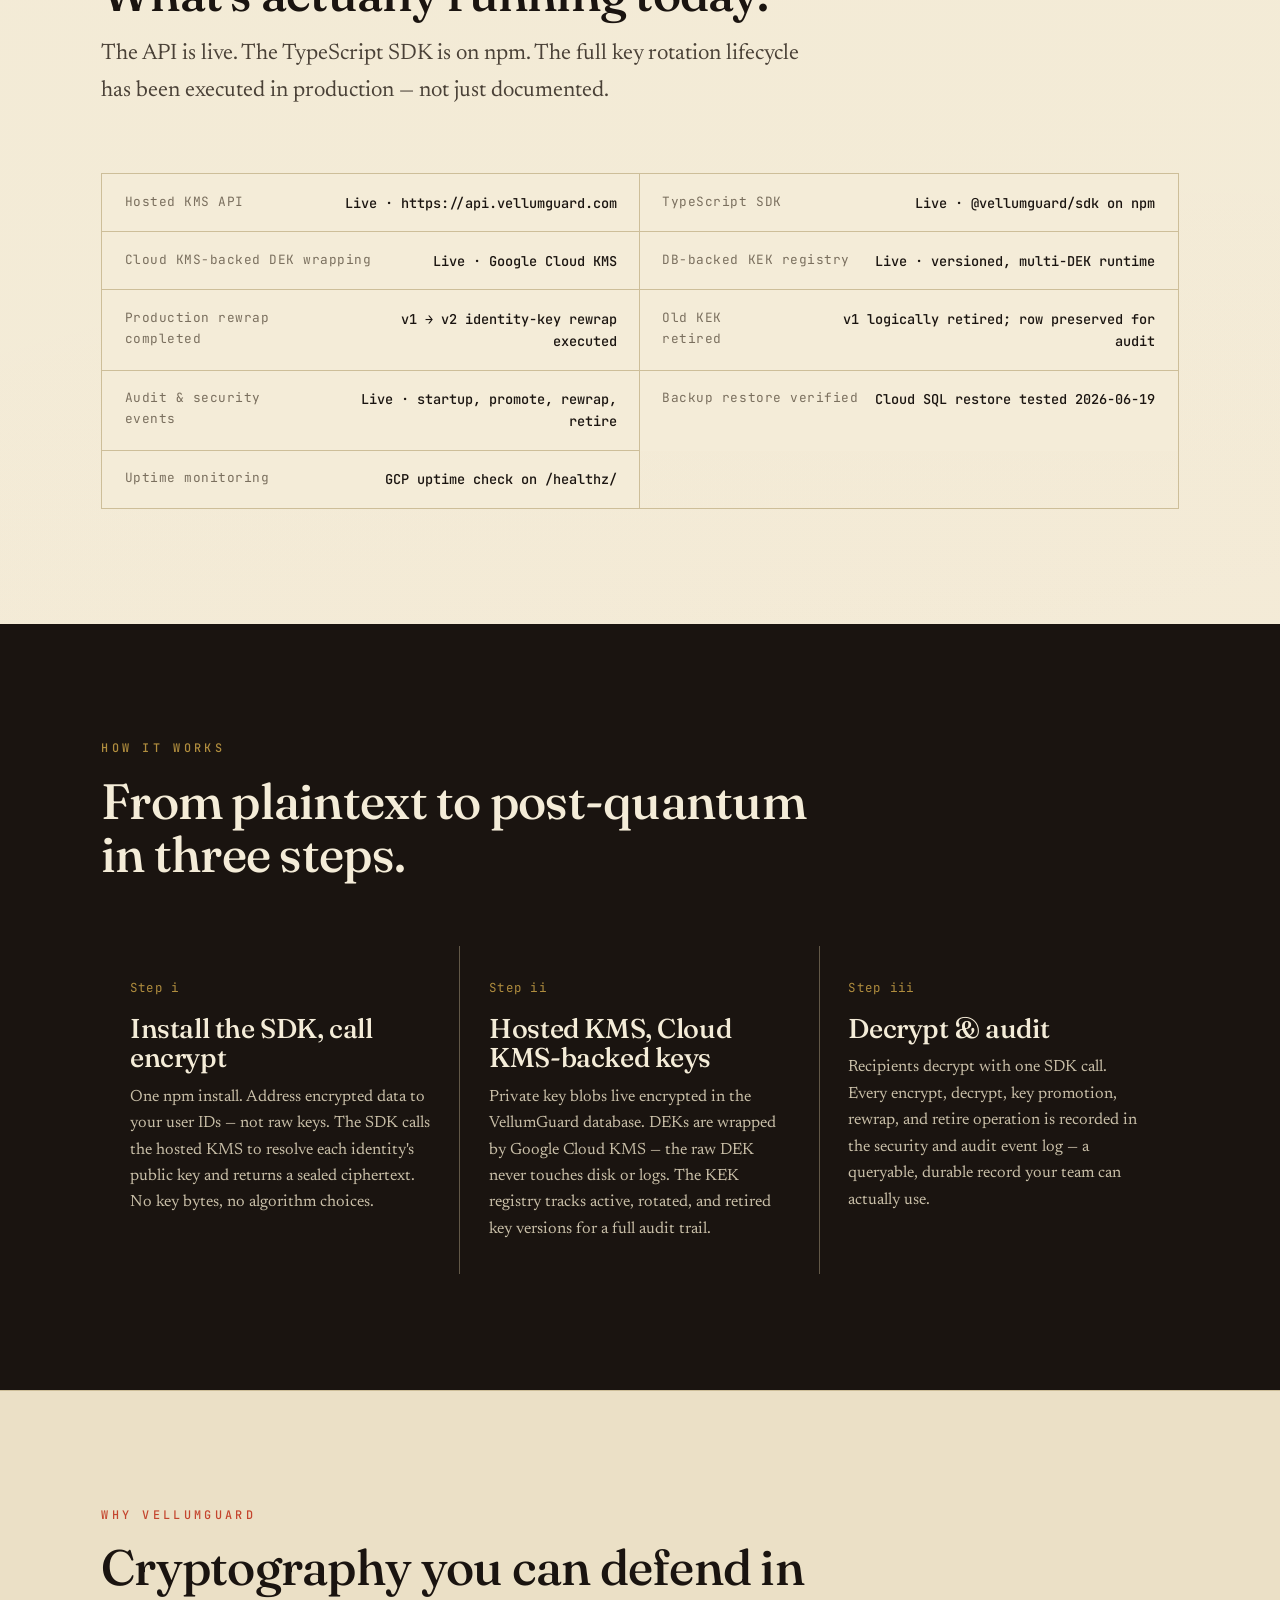
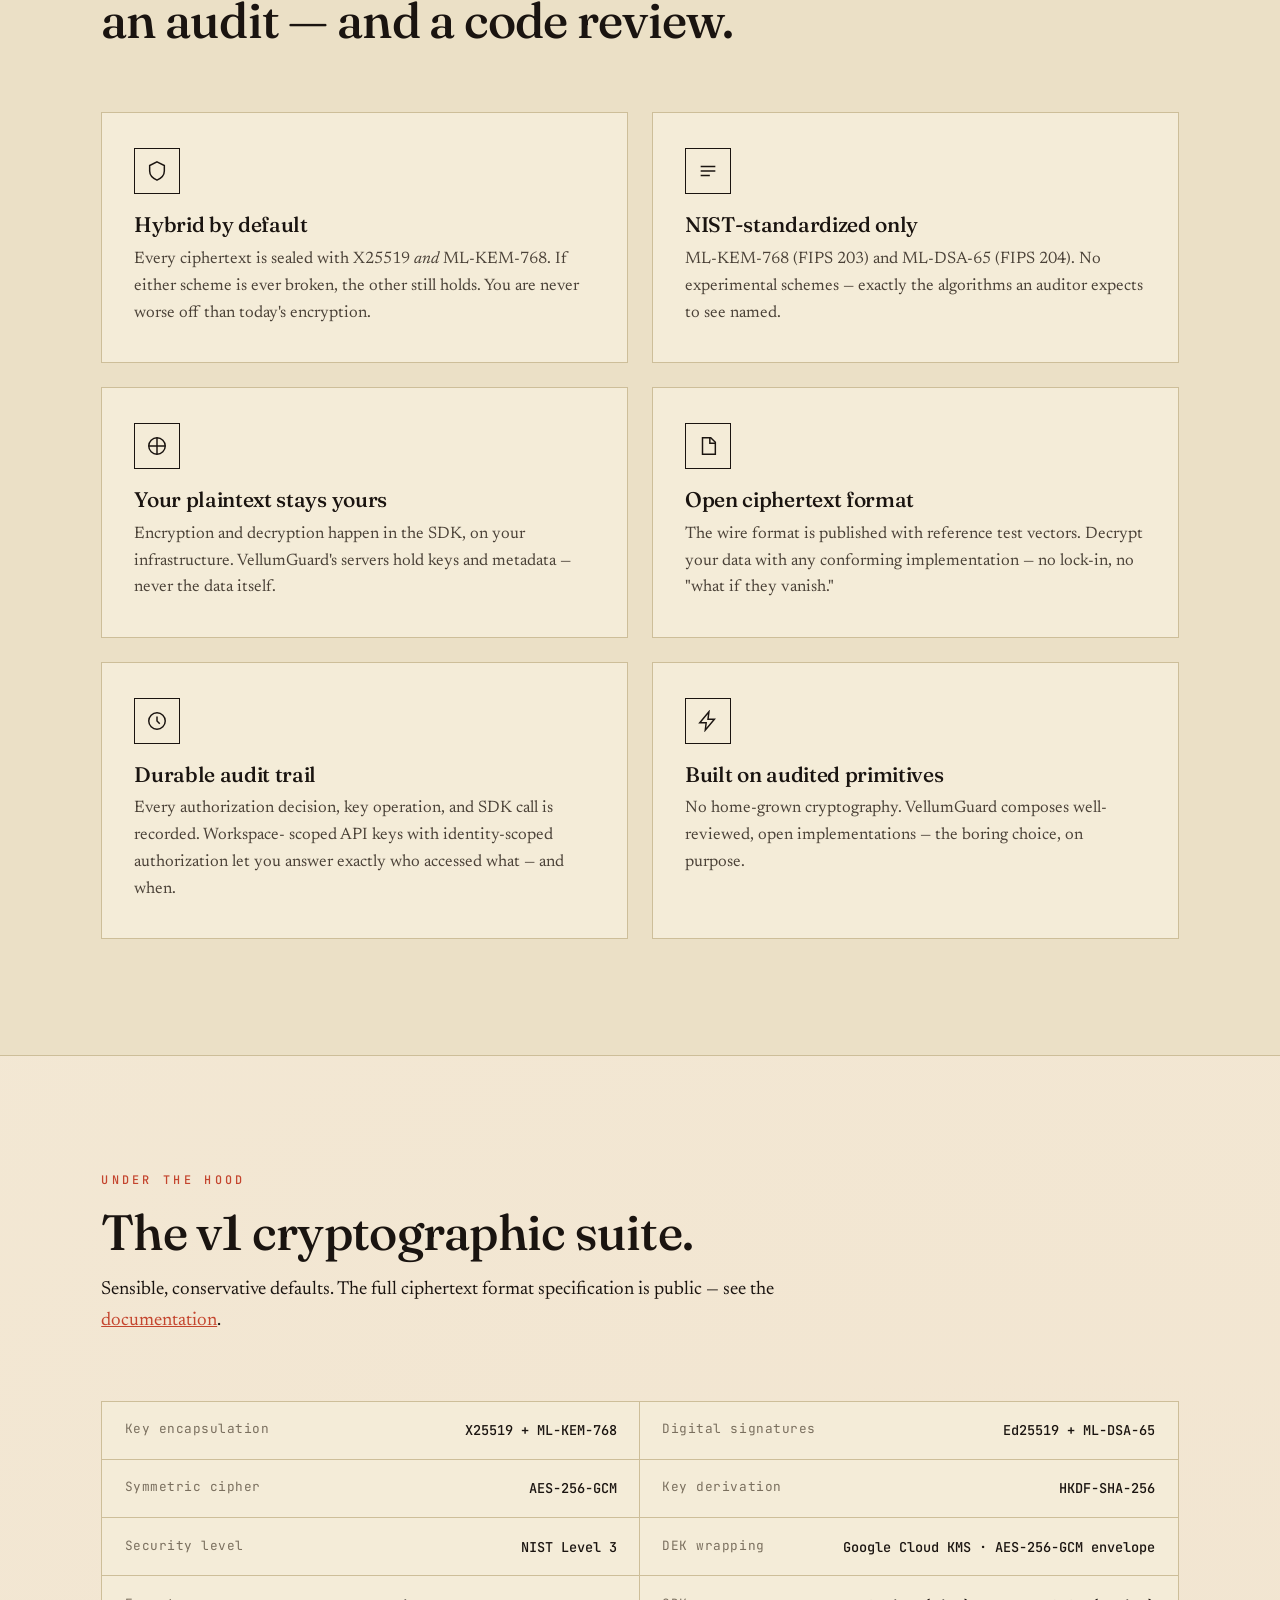
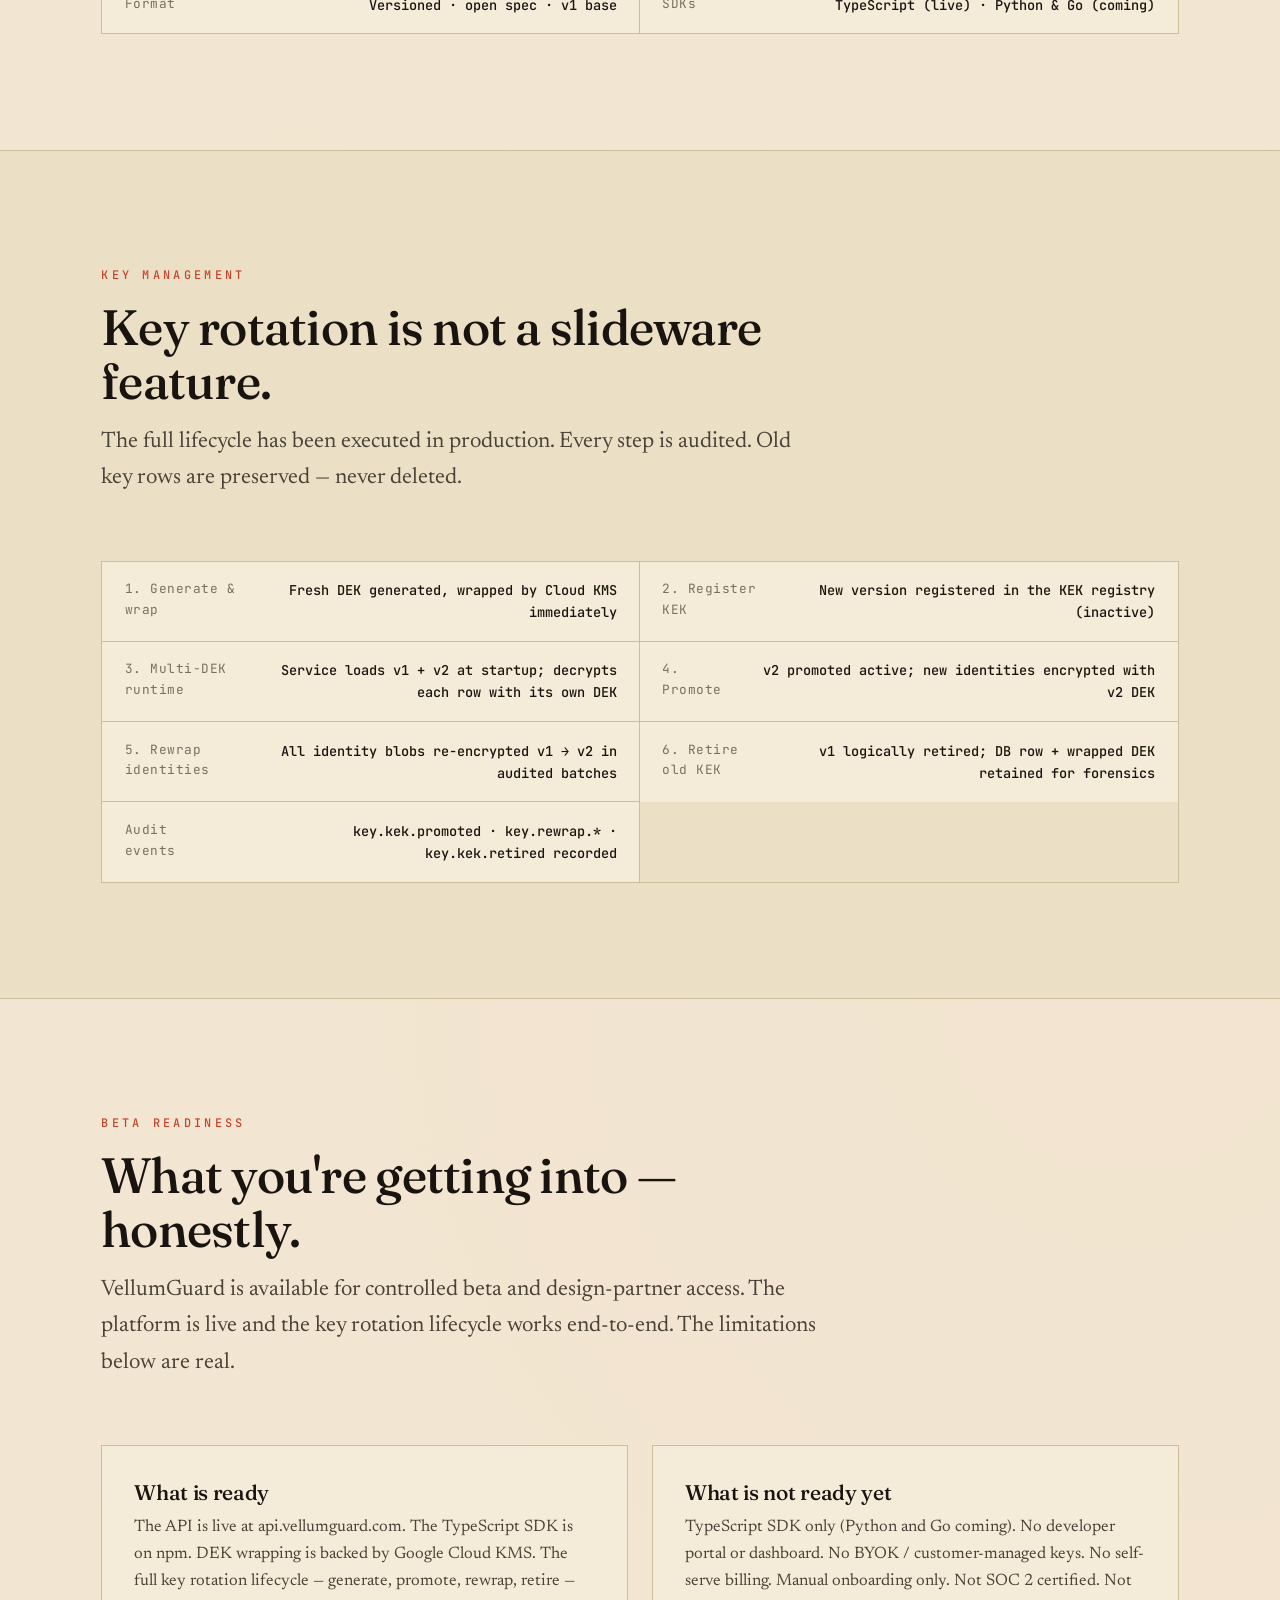
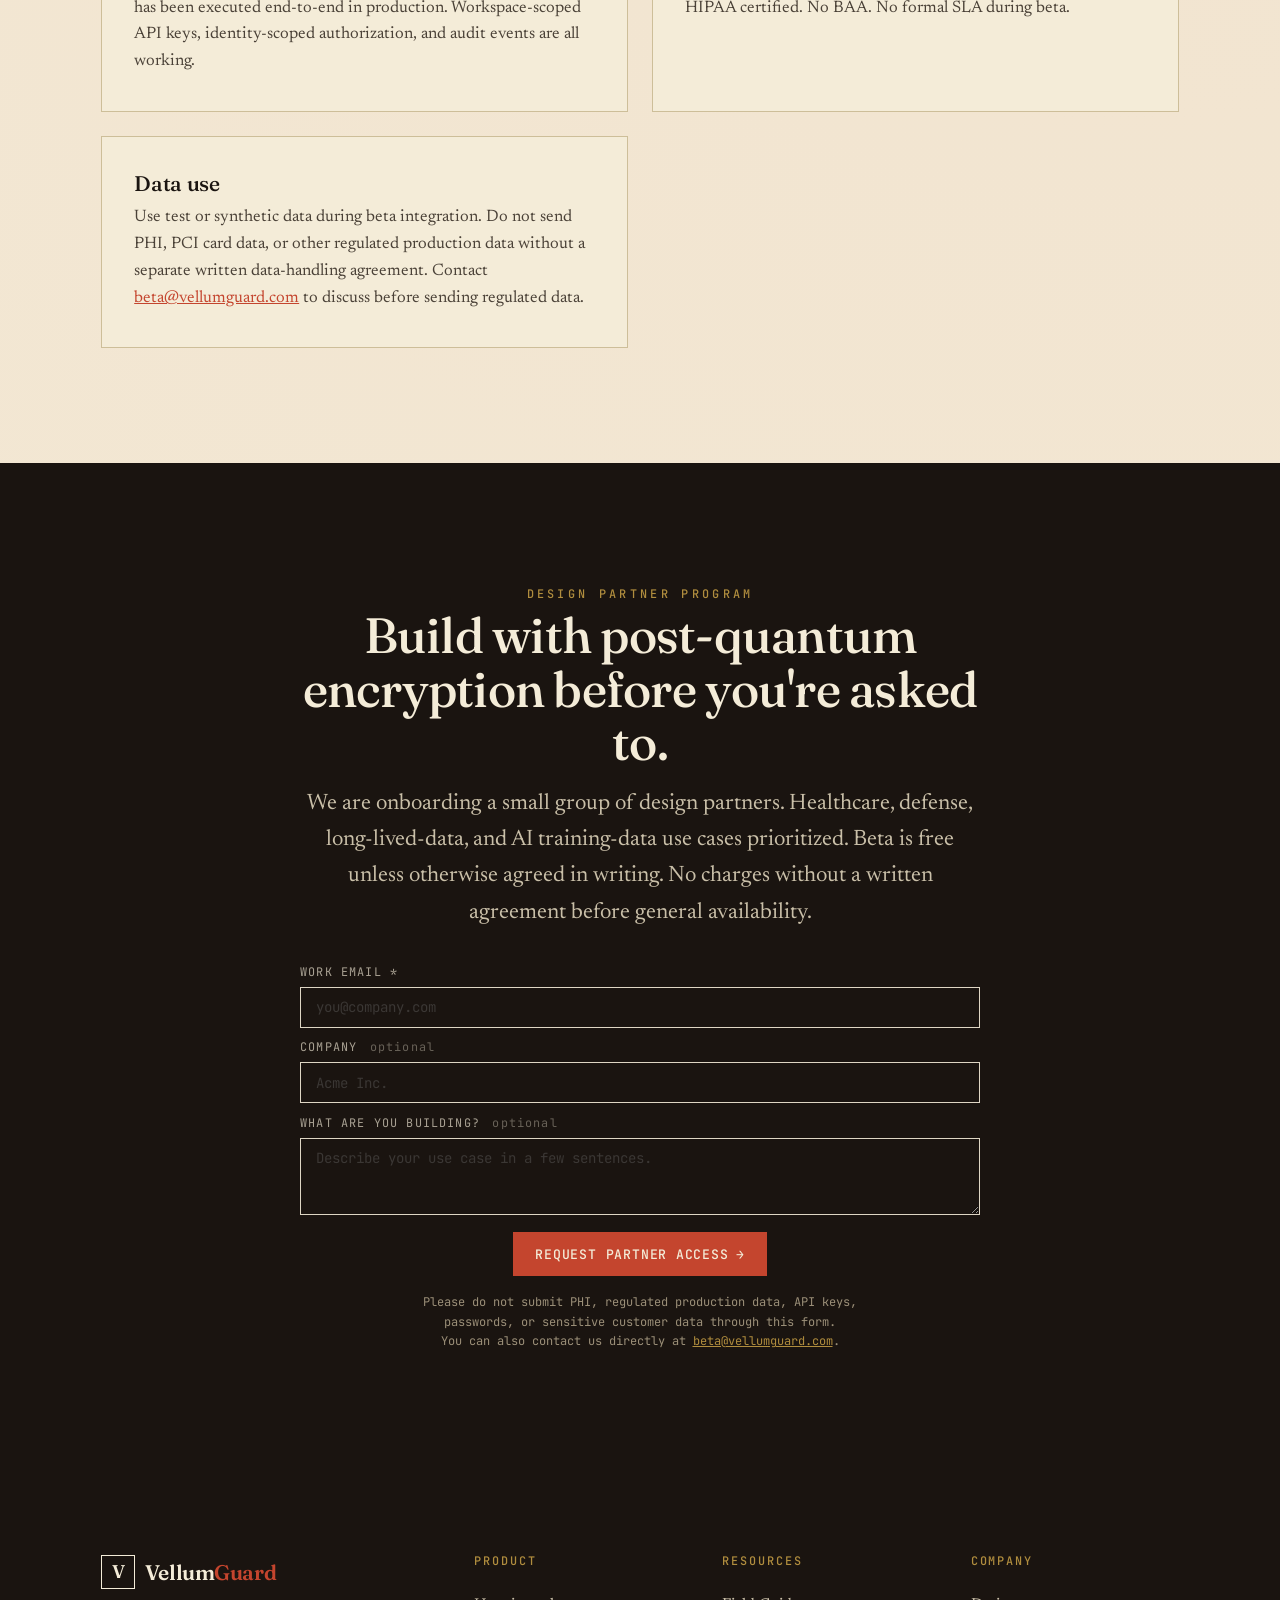
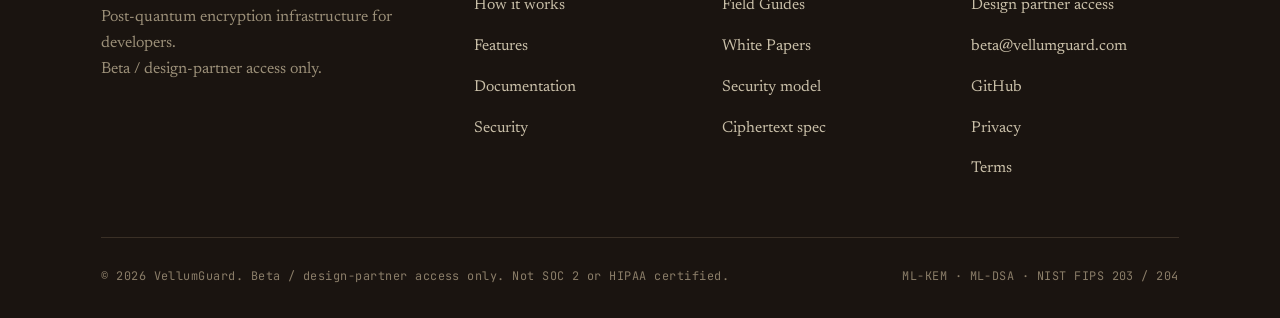
==== commit d06a62ec: "Add Field Guides, White Papers, and CMMC-adjacent use cases New pages: - /field-guides — listing of " ====
--- a/index.html
+++ b/index.html
@@ -9,7 +9,7 @@
 <meta property="og:description" content="A hosted key management and encryption service with hybrid post-quantum crypto, Cloud KMS-backed key wrapping, and a full rotation lifecycle. For healthcare, SaaS, AI, and long-lived sensitive data. Controlled beta and design-partner access." />
 <meta property="og:type" content="website" />
 <link rel="icon" href="assets/favicon.svg" type="image/svg+xml" />
-<link rel="stylesheet" href="css/style.css?v=2" />
+<link rel="stylesheet" href="css/style.css?v=3" />
 </head>
 <body>
 
@@ -23,7 +23,7 @@
     <button class="nav-toggle" aria-label="Menu"><span></span><span></span><span></span></button>
     <ul class="nav-links">
       <li><a href="#how">How it works</a></li>
-      <li><a href="#features">Why VellumGuard</a></li>
+      <li><a href="/field-guides">Field Guides</a></li>
       <li><a href="/docs">Docs</a></li>
       <li><a href="/security">Security</a></li>
       <li><a href="#start" class="nav-cta btn btn-solid" style="padding:.6em 1.1em;">Request access</a></li>
@@ -182,6 +182,57 @@
         <p>If you have been meaning to encrypt a specific data class — messages,
           documents, model weights, financial records — and kept deferring because
           key management is hard, this is the direct path.</p>
+      </div>
+    </div>
+  </div>
+</section>
+
+<!-- ===================== FIELD GUIDES ===================== -->
+<section class="band band-tint" id="field-guides">
+  <div class="wrap">
+    <div class="sec-head reveal">
+      <span class="eyebrow">Field Guides</span>
+      <h2>Practical ways teams use VellumGuard.</h2>
+      <p class="lead">Short guides covering the problem, an example workflow, where
+        VellumGuard fits, and what it does not replace — for each use case.</p>
+    </div>
+    <div class="feat-grid">
+      <div class="feat reveal" data-d="1">
+        <h3>Healthcare and research records</h3>
+        <p>Protect clinical, research, and patient-adjacent records that may remain
+          sensitive for 10 or more years. Test application-layer encryption and
+          post-quantum migration paths without replacing every system at once.</p>
+        <p class="feat-caveat">Not HIPAA certified. No BAA in place.</p>
+        <a class="feat-link" href="/field-guides/healthcare-research-records">Read guide →</a>
+      </div>
+      <div class="feat reveal" data-d="2">
+        <h3>SaaS application encryption</h3>
+        <p>Add encryption, workspace-scoped API keys, identity-scoped authorization,
+          and audit events to a SaaS product without building a key-management platform
+          from scratch.</p>
+        <a class="feat-link" href="/field-guides/saas-application-encryption">Read guide →</a>
+      </div>
+      <div class="feat reveal" data-d="1">
+        <h3>AI training and evaluation data</h3>
+        <p>Protect sensitive datasets, embeddings, and evaluation payloads that require
+          long-term confidentiality and clear access boundaries across teams and
+          third-party contributors.</p>
+        <a class="feat-link" href="/field-guides/ai-training-data">Read guide →</a>
+      </div>
+      <div class="feat reveal" data-d="2">
+        <h3>Government and defense-adjacent systems</h3>
+        <p>Start post-quantum migration at the application layer now. CNSA 2.0 sets
+          a 2035 deadline for national security systems. Building the implementation
+          early reduces the scope of the larger migration.</p>
+        <a class="feat-link" href="/field-guides/government-defense-data">Read guide →</a>
+      </div>
+      <div class="feat reveal" data-d="1">
+        <h3>CMMC-adjacent contractor workflows</h3>
+        <p>For defense contractors, VellumGuard can support application-layer
+          encryption, key-management discipline, and operational evidence within a
+          broader security program. It does not make an organization CMMC compliant.</p>
+        <p class="feat-caveat">Not a CMMC compliance platform. Does not replace a C3PAO assessment.</p>
+        <a class="feat-link" href="/field-guides/cmmc-contractor-workflows">Read guide →</a>
       </div>
     </div>
   </div>
@@ -459,17 +510,18 @@
         </ul>
       </div>
       <div>
-        <h4>Trust</h4>
+        <h4>Resources</h4>
         <ul>
+          <li><a href="/field-guides">Field Guides</a></li>
+          <li><a href="/white-papers">White Papers</a></li>
           <li><a href="/security">Security model</a></li>
           <li><a href="/docs#format">Ciphertext spec</a></li>
-          <li><a href="/security#compliance">Compliance status</a></li>
         </ul>
       </div>
       <div>
         <h4>Company</h4>
         <ul>
-          <li><a href="#start">Design partner access</a></li>
+          <li><a href="/beta">Design partner access</a></li>
           <li><a href="mailto:beta@vellumguard.com">beta@vellumguard.com</a></li>
           <li><a href="https://github.com/vellumguard">GitHub</a></li>
           <li><a href="/privacy">Privacy</a></li>
@@ -484,6 +536,6 @@
   </div>
 </footer>
 
-<script src="js/main.js?v=2"></script>
+<script src="js/main.js?v=3"></script>
 </body>
 </html>
--- a/css/style.css
+++ b/css/style.css
@@ -289,6 +289,26 @@
 .feat-icon svg { width: 22px; height: 22px; }
 .feat h3 { margin-bottom: 0.6rem; font-size: 1.32rem; }
 .feat p { font-size: 1.04rem; color: var(--ink-soft); }
+
+/* ---------- field guide / card link ---------- */
+.feat-link {
+  display: inline-block; margin-top: .9rem;
+  font-family: var(--mono); font-size: .78rem; letter-spacing: .06em;
+  text-transform: uppercase; color: var(--rubric); text-decoration: none;
+  transition: opacity .15s ease;
+}
+.feat-link:hover { opacity: .7; }
+.feat-caveat { margin-top: .6rem; font-size: .9rem; color: var(--ink-faint); font-style: italic; }
+
+/* ---------- badges (live / coming-soon) ---------- */
+.badge {
+  display: inline-block; font-family: var(--mono); font-size: .68rem;
+  letter-spacing: .1em; text-transform: uppercase;
+  padding: .2em .65em; border: 1px solid var(--line);
+  color: var(--ink-faint); margin-bottom: .8rem; vertical-align: middle;
+}
+.badge-live  { border-color: var(--gild); color: var(--gild); }
+.badge-soon  { border-color: var(--ink-faint); color: var(--ink-faint); }
 
 /* ---------- spec table ---------- */
 .spec { display: grid; grid-template-columns: repeat(2, 1fr); gap: 0; border: 1px solid var(--line); }
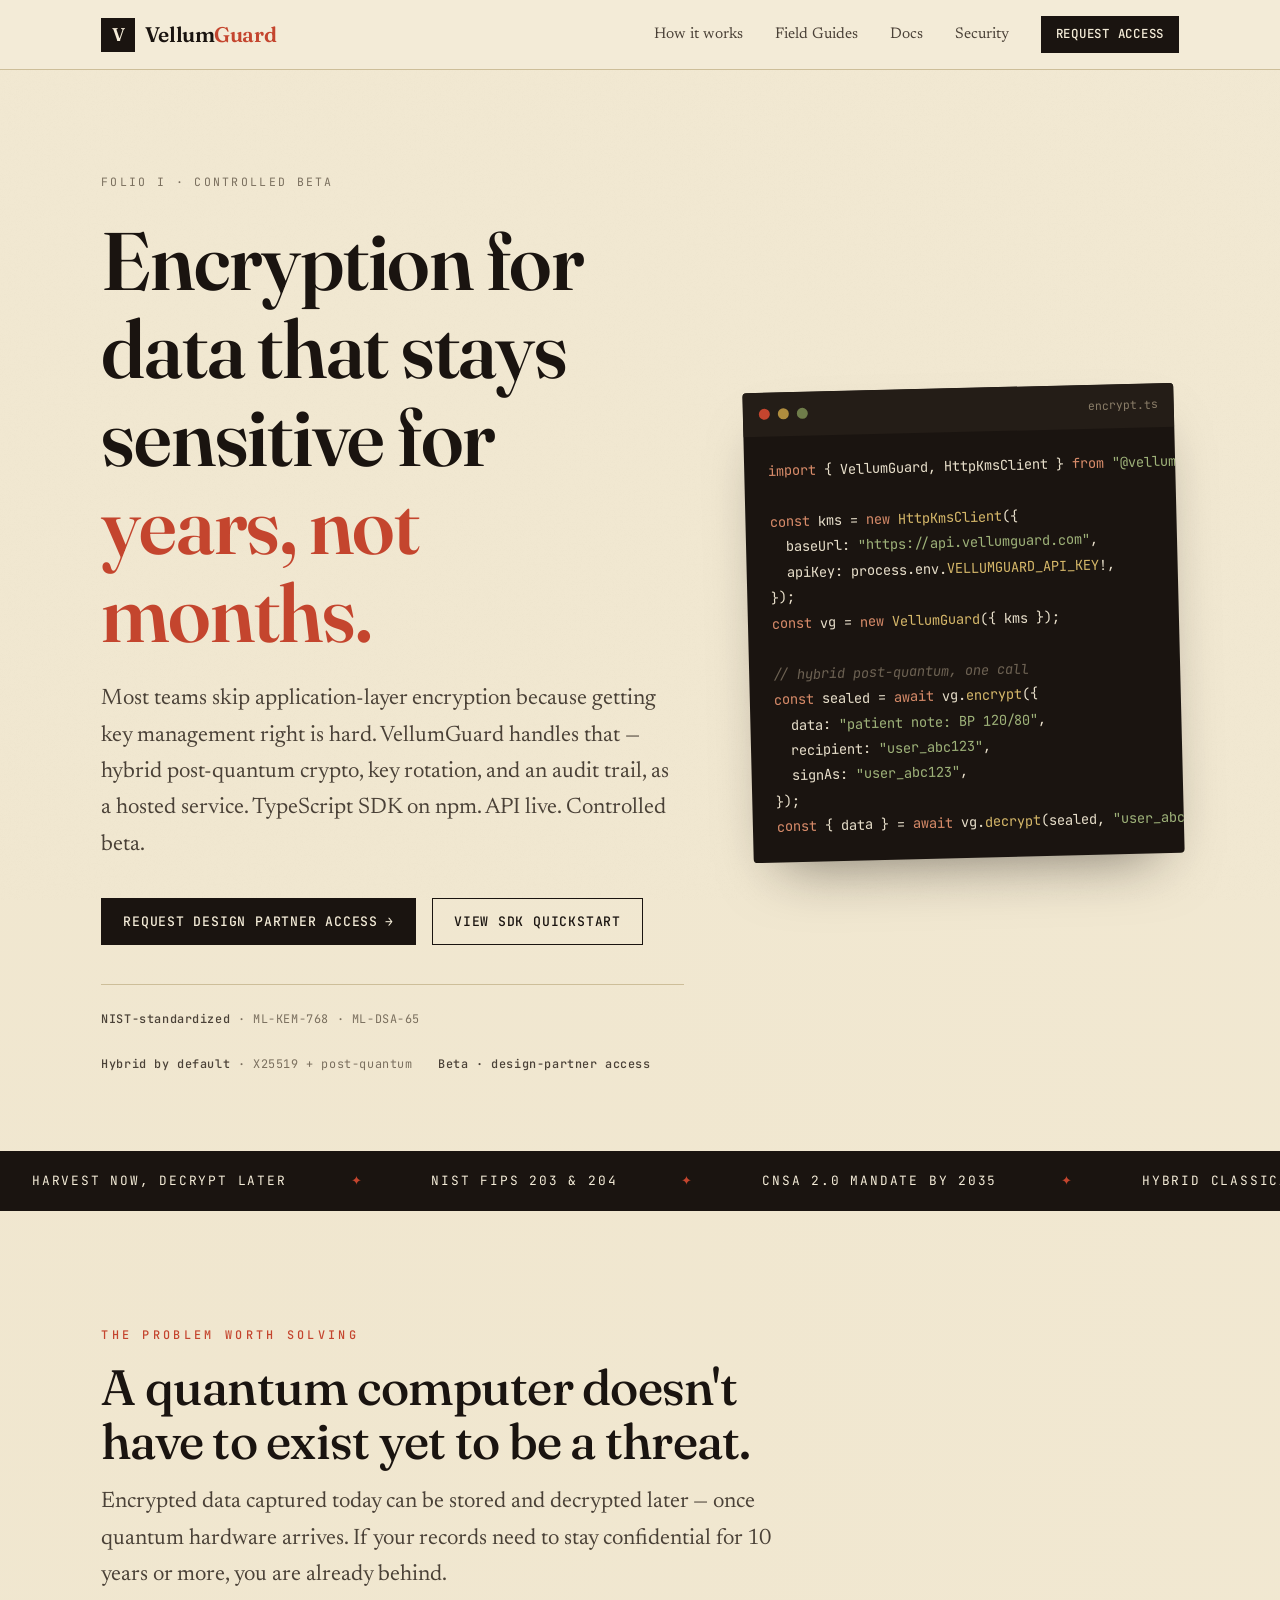
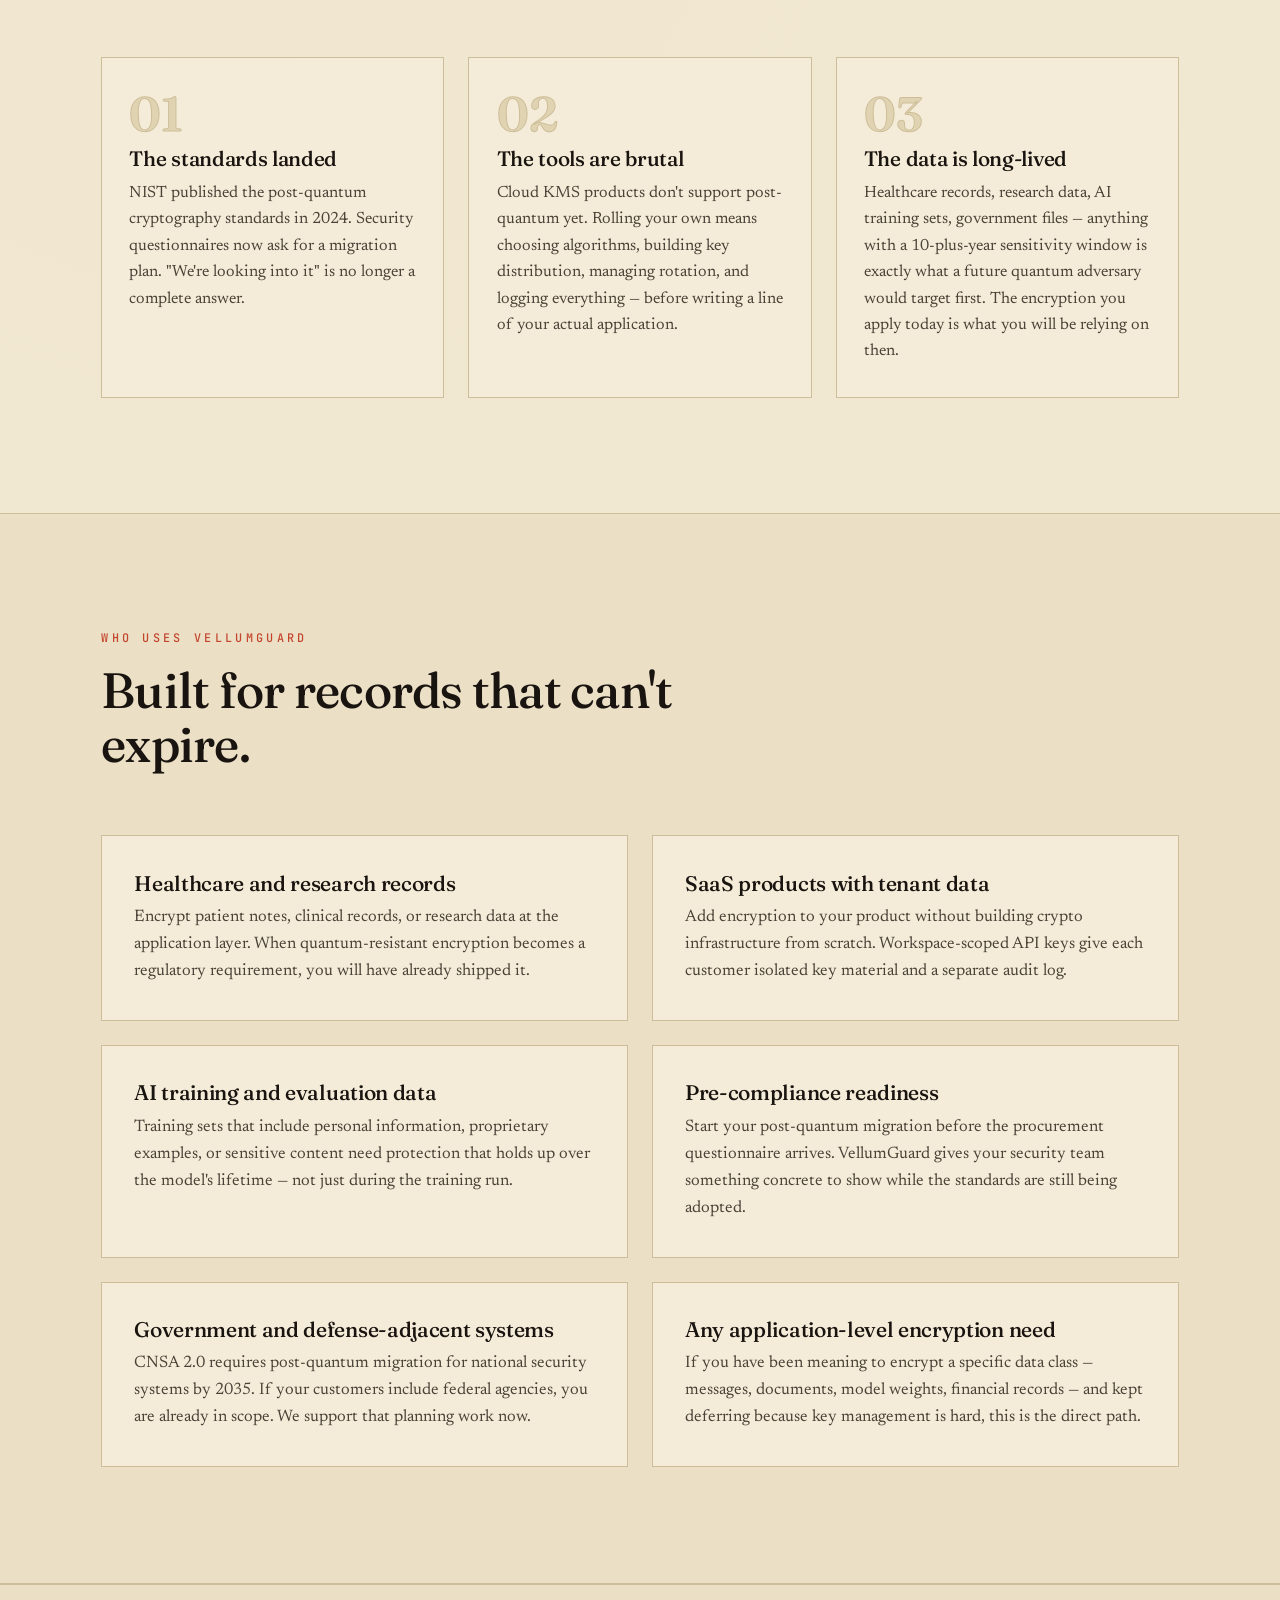
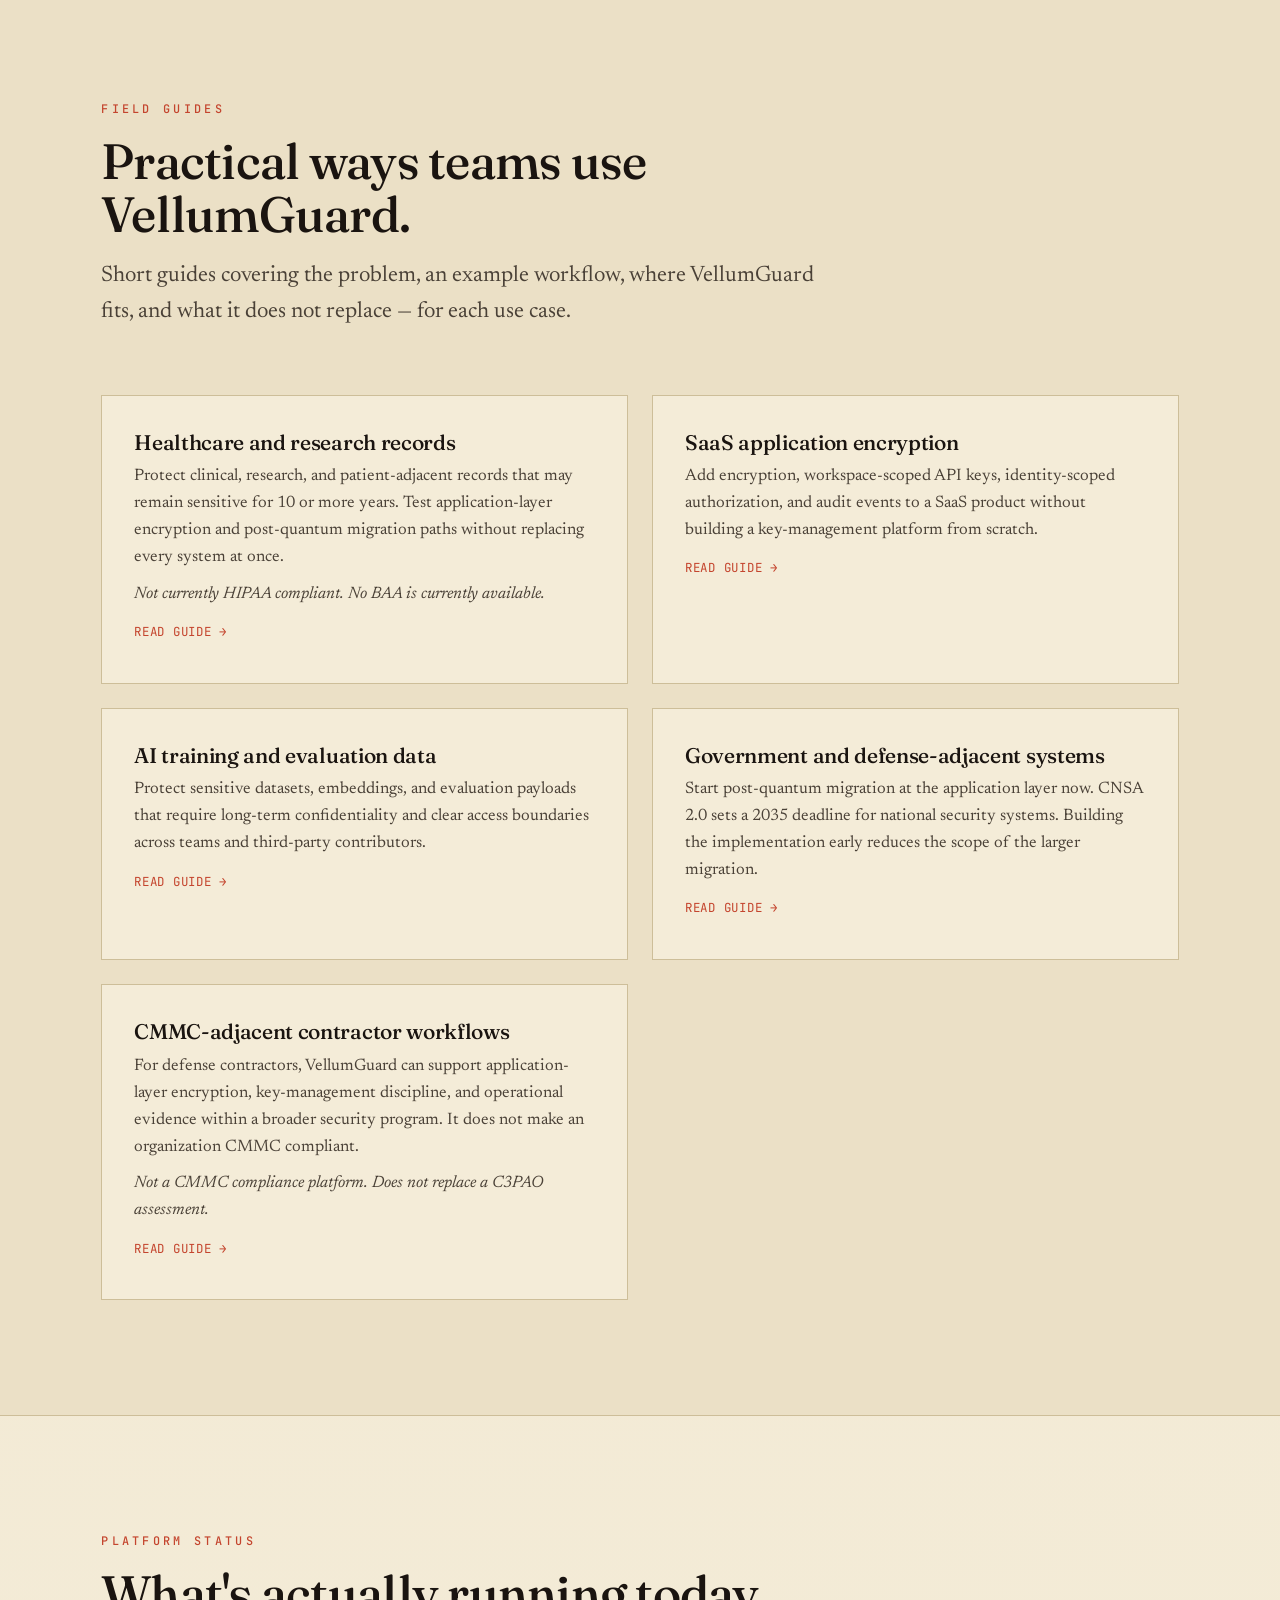
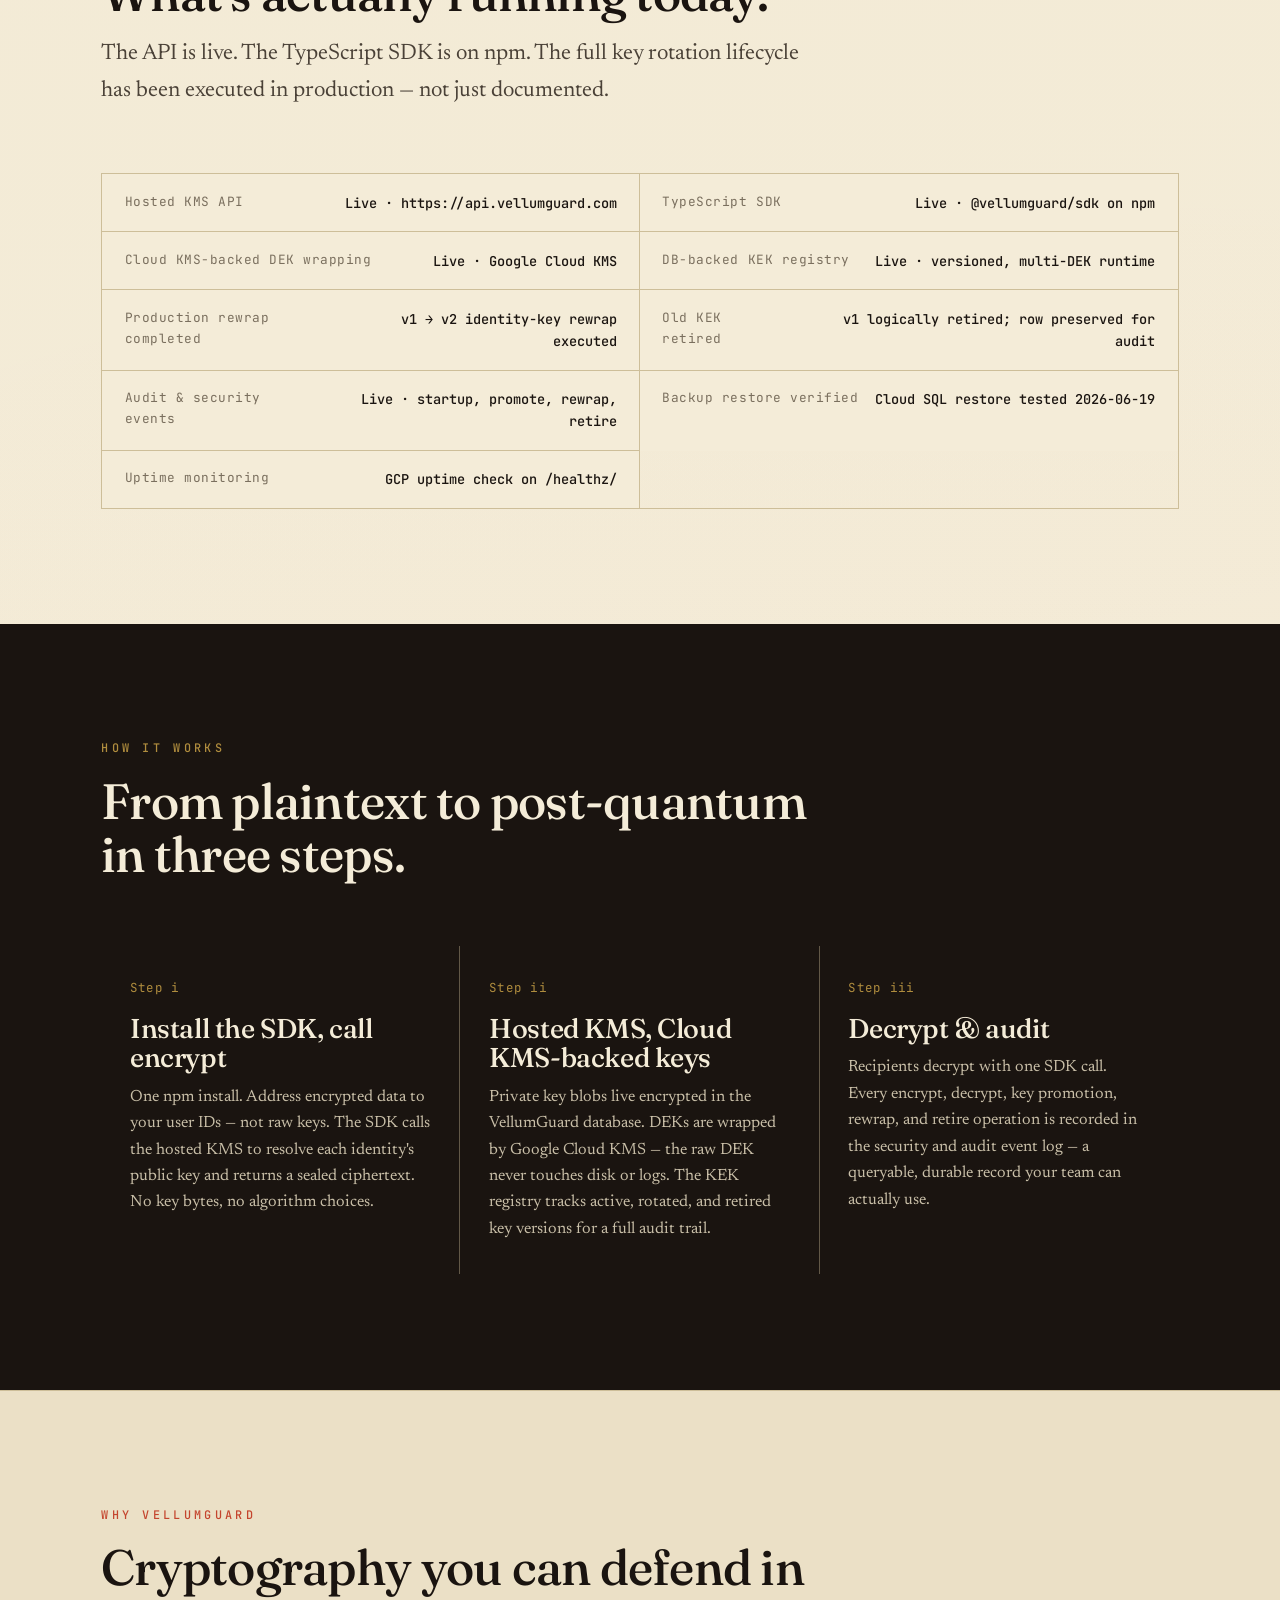
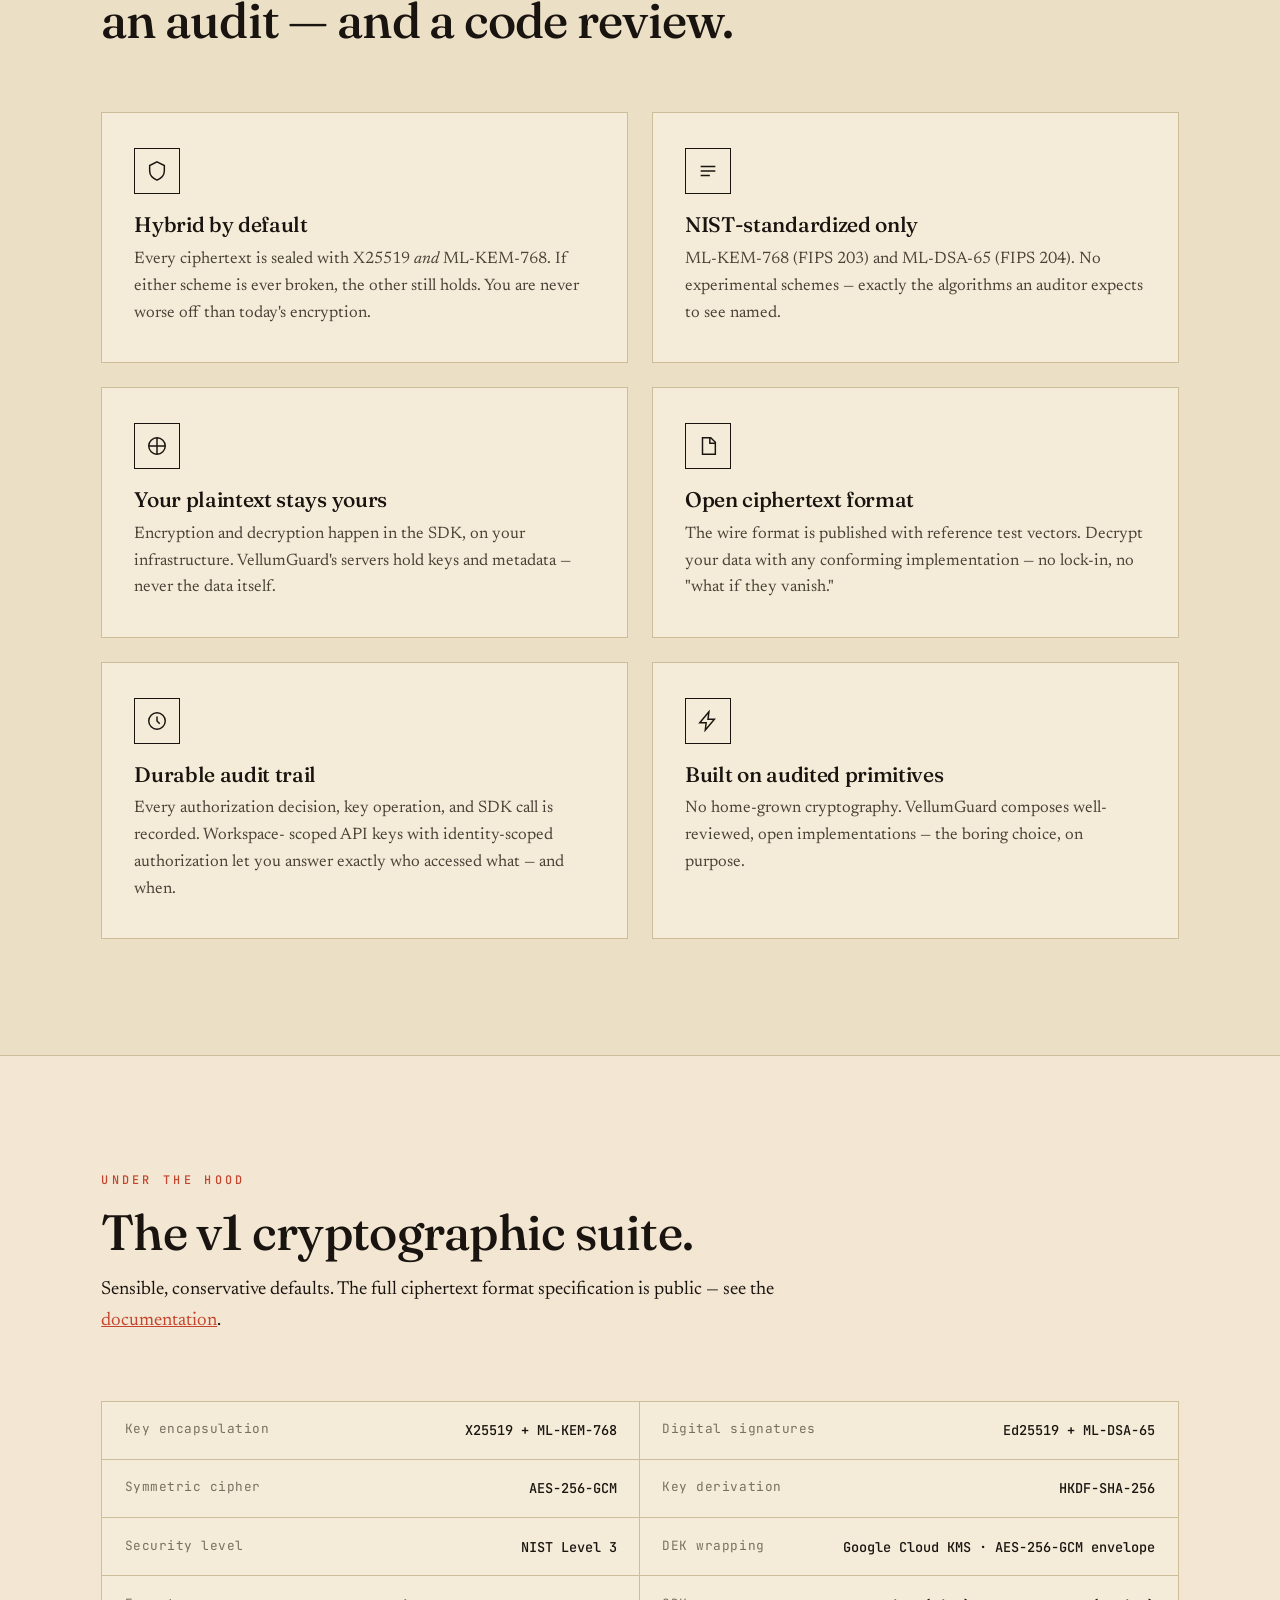
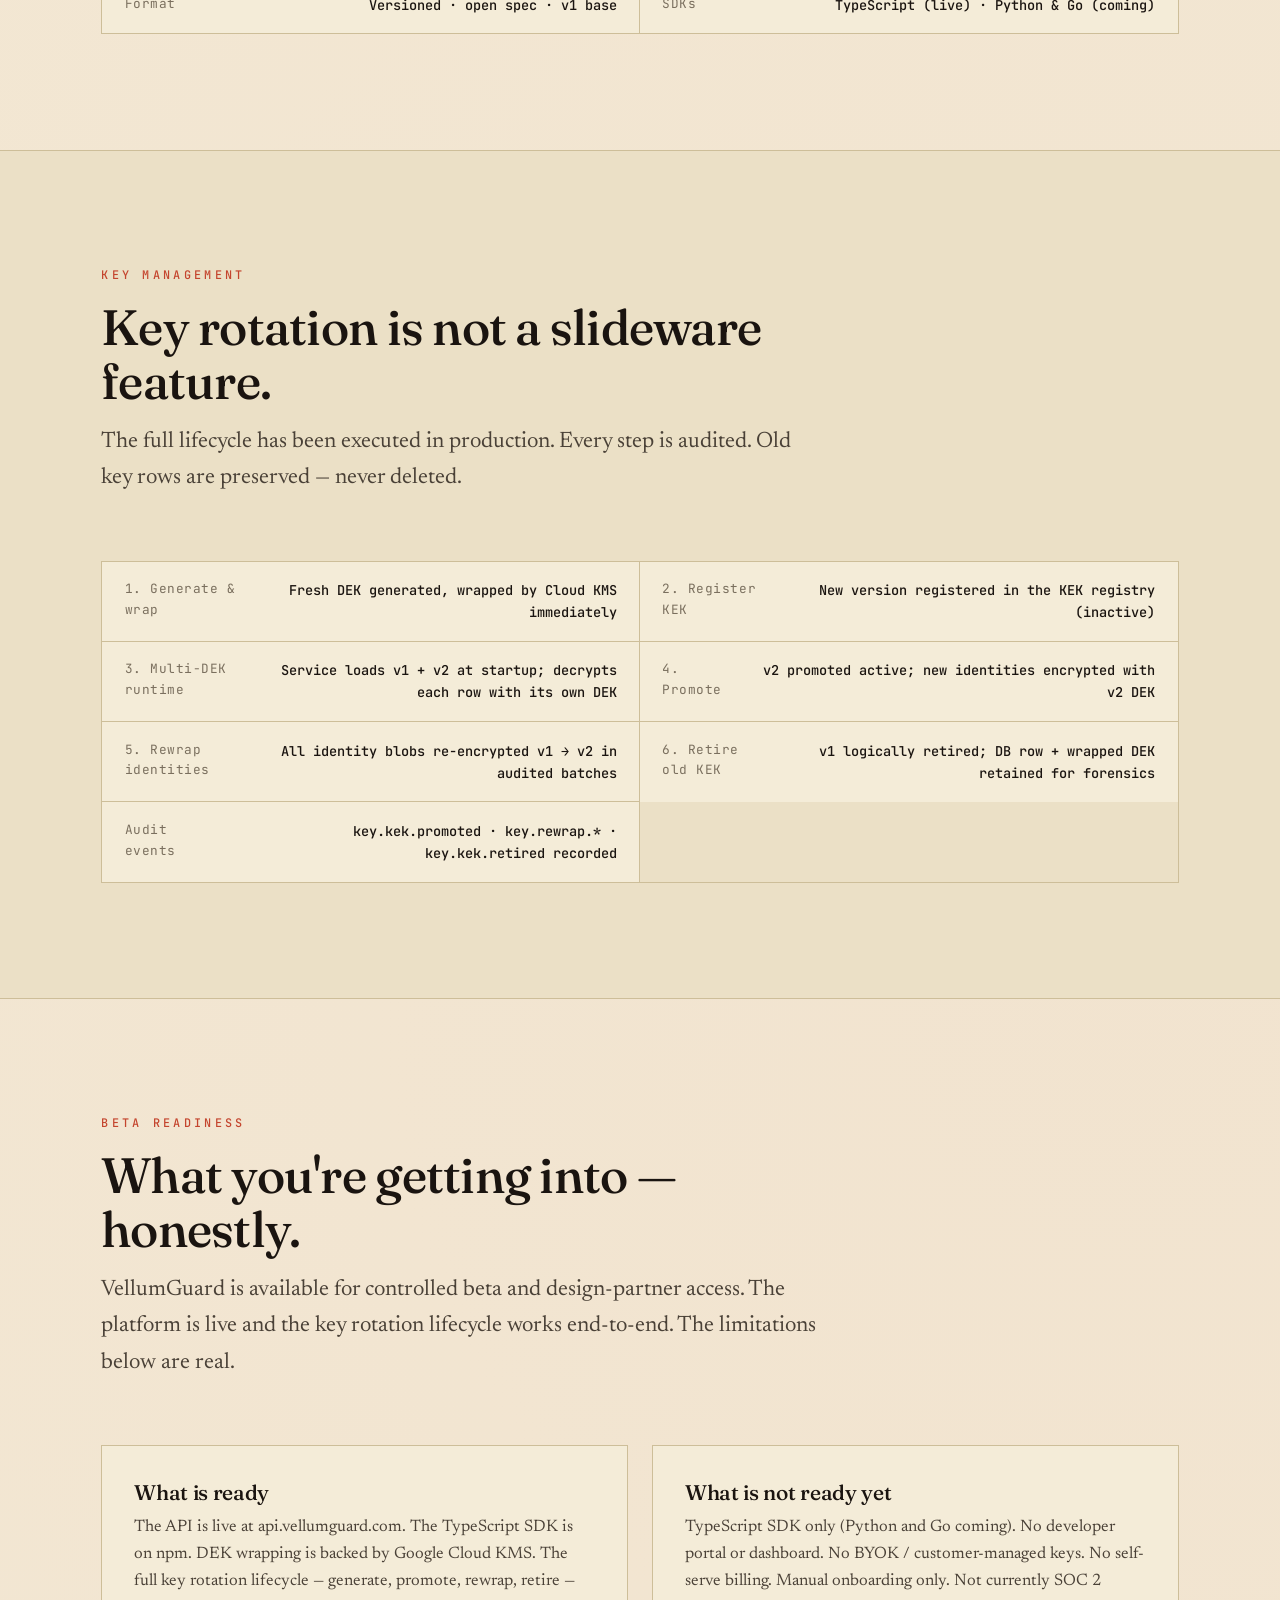
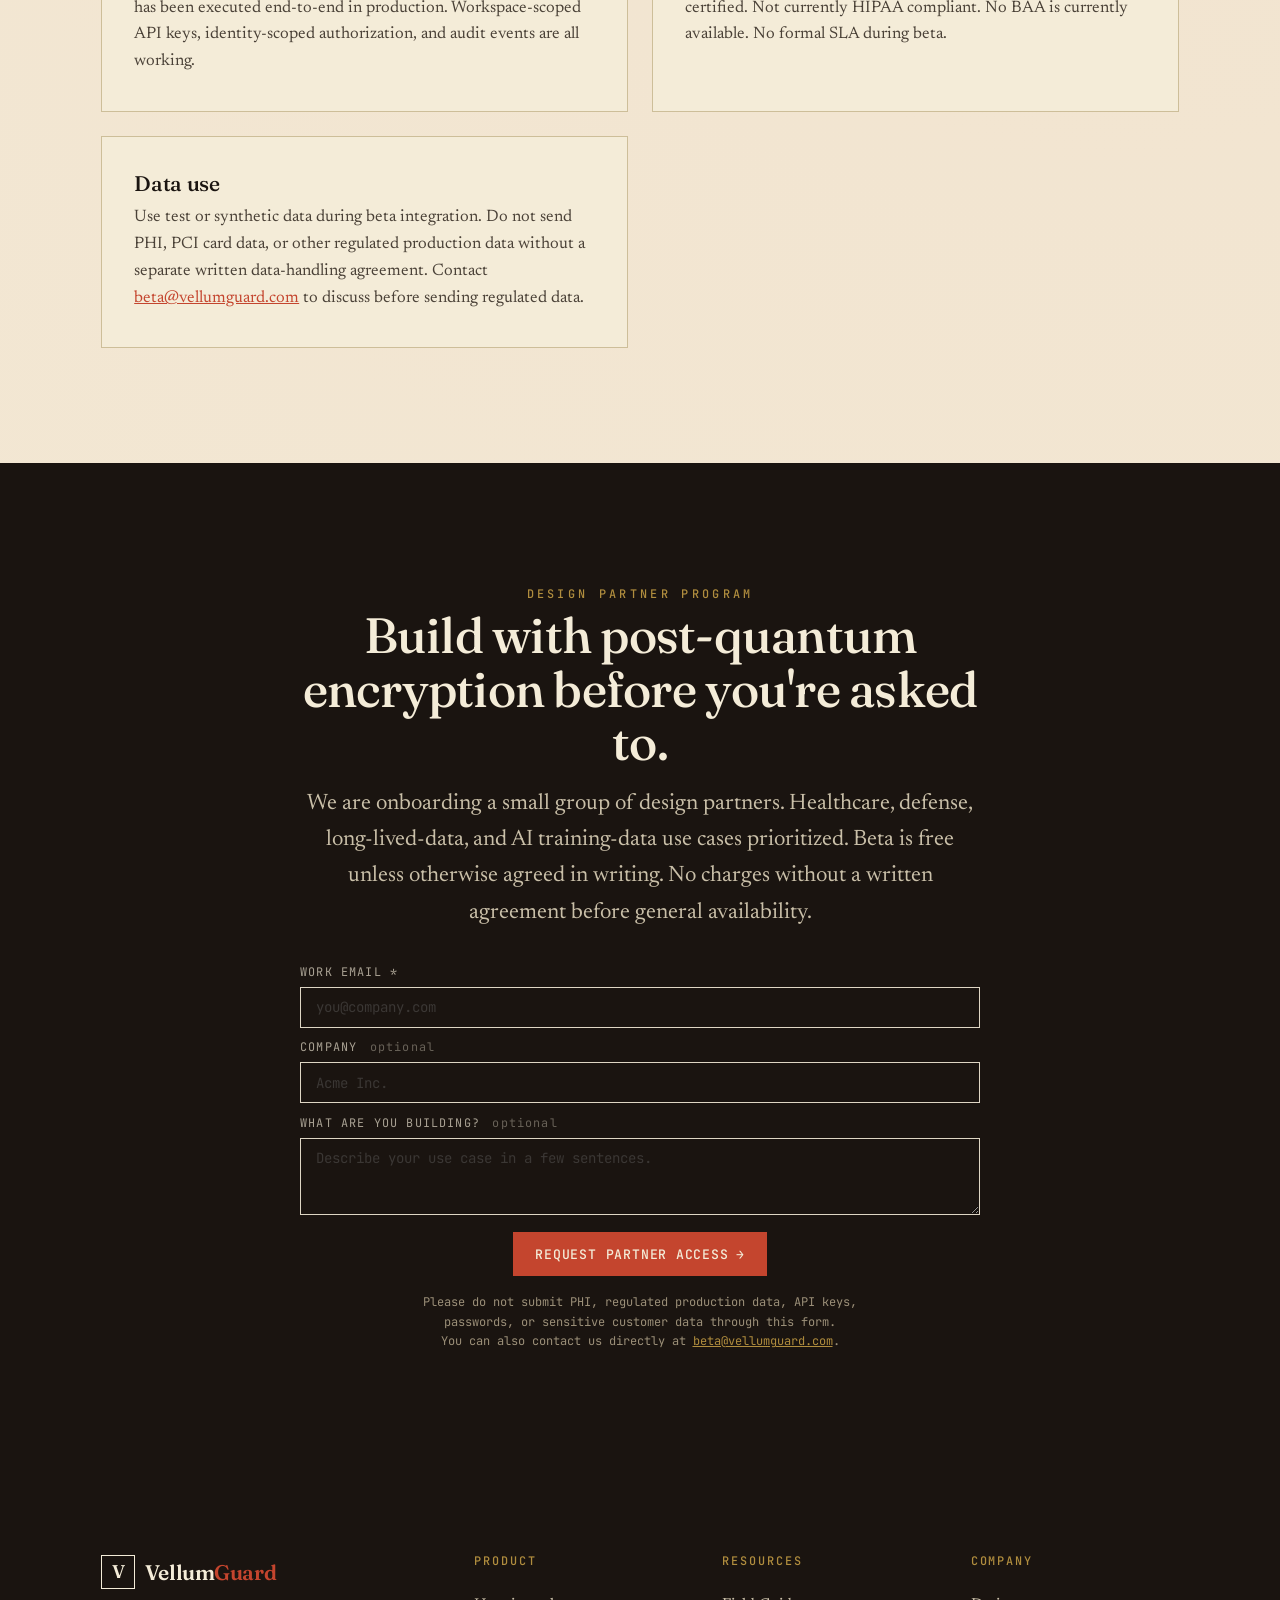
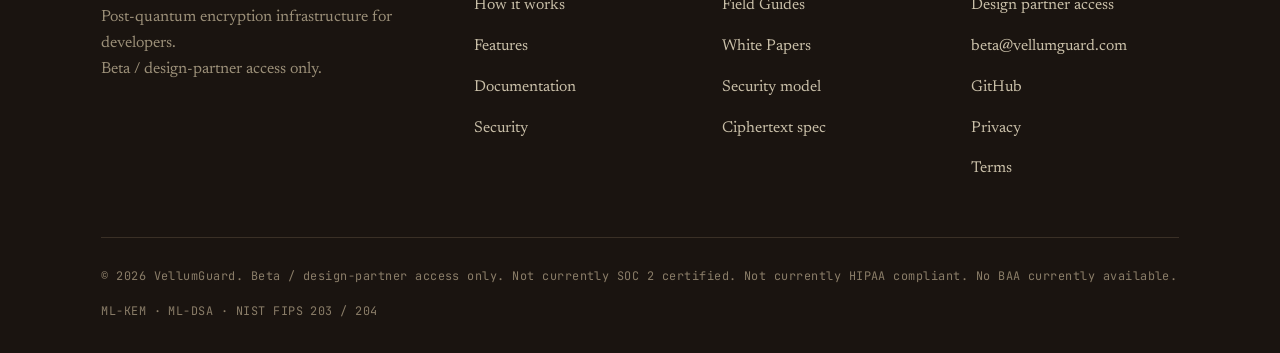
==== commit 5d2d1621: "soc2 compliance" ====
--- a/index.html
+++ b/index.html
@@ -202,7 +202,7 @@
         <p>Protect clinical, research, and patient-adjacent records that may remain
           sensitive for 10 or more years. Test application-layer encryption and
           post-quantum migration paths without replacing every system at once.</p>
-        <p class="feat-caveat">Not HIPAA certified. No BAA in place.</p>
+        <p class="feat-caveat">Not currently HIPAA compliant. No BAA is currently available.</p>
         <a class="feat-link" href="/field-guides/healthcare-research-records">Read guide →</a>
       </div>
       <div class="feat reveal" data-d="2">
@@ -434,7 +434,8 @@
         <h3>What is not ready yet</h3>
         <p>TypeScript SDK only (Python and Go coming). No developer portal or dashboard.
           No BYOK / customer-managed keys. No self-serve billing. Manual onboarding only.
-          Not SOC&nbsp;2 certified. Not HIPAA certified. No BAA. No formal SLA during beta.</p>
+          Not currently SOC&nbsp;2 certified. Not currently HIPAA compliant. No BAA is
+          currently available. No formal SLA during beta.</p>
       </div>
       <div class="feat reveal" data-d="1">
         <h3>Data use</h3>
@@ -530,7 +531,7 @@
       </div>
     </div>
     <div class="foot-bot">
-      <span>© <span id="year">2026</span> VellumGuard. Beta / design-partner access only. Not SOC 2 or HIPAA certified.</span>
+      <span>© <span id="year">2026</span> VellumGuard. Beta / design-partner access only. Not currently SOC 2 certified. Not currently HIPAA compliant. No BAA currently available.</span>
       <span>ML-KEM · ML-DSA · NIST FIPS 203 / 204</span>
     </div>
   </div>
